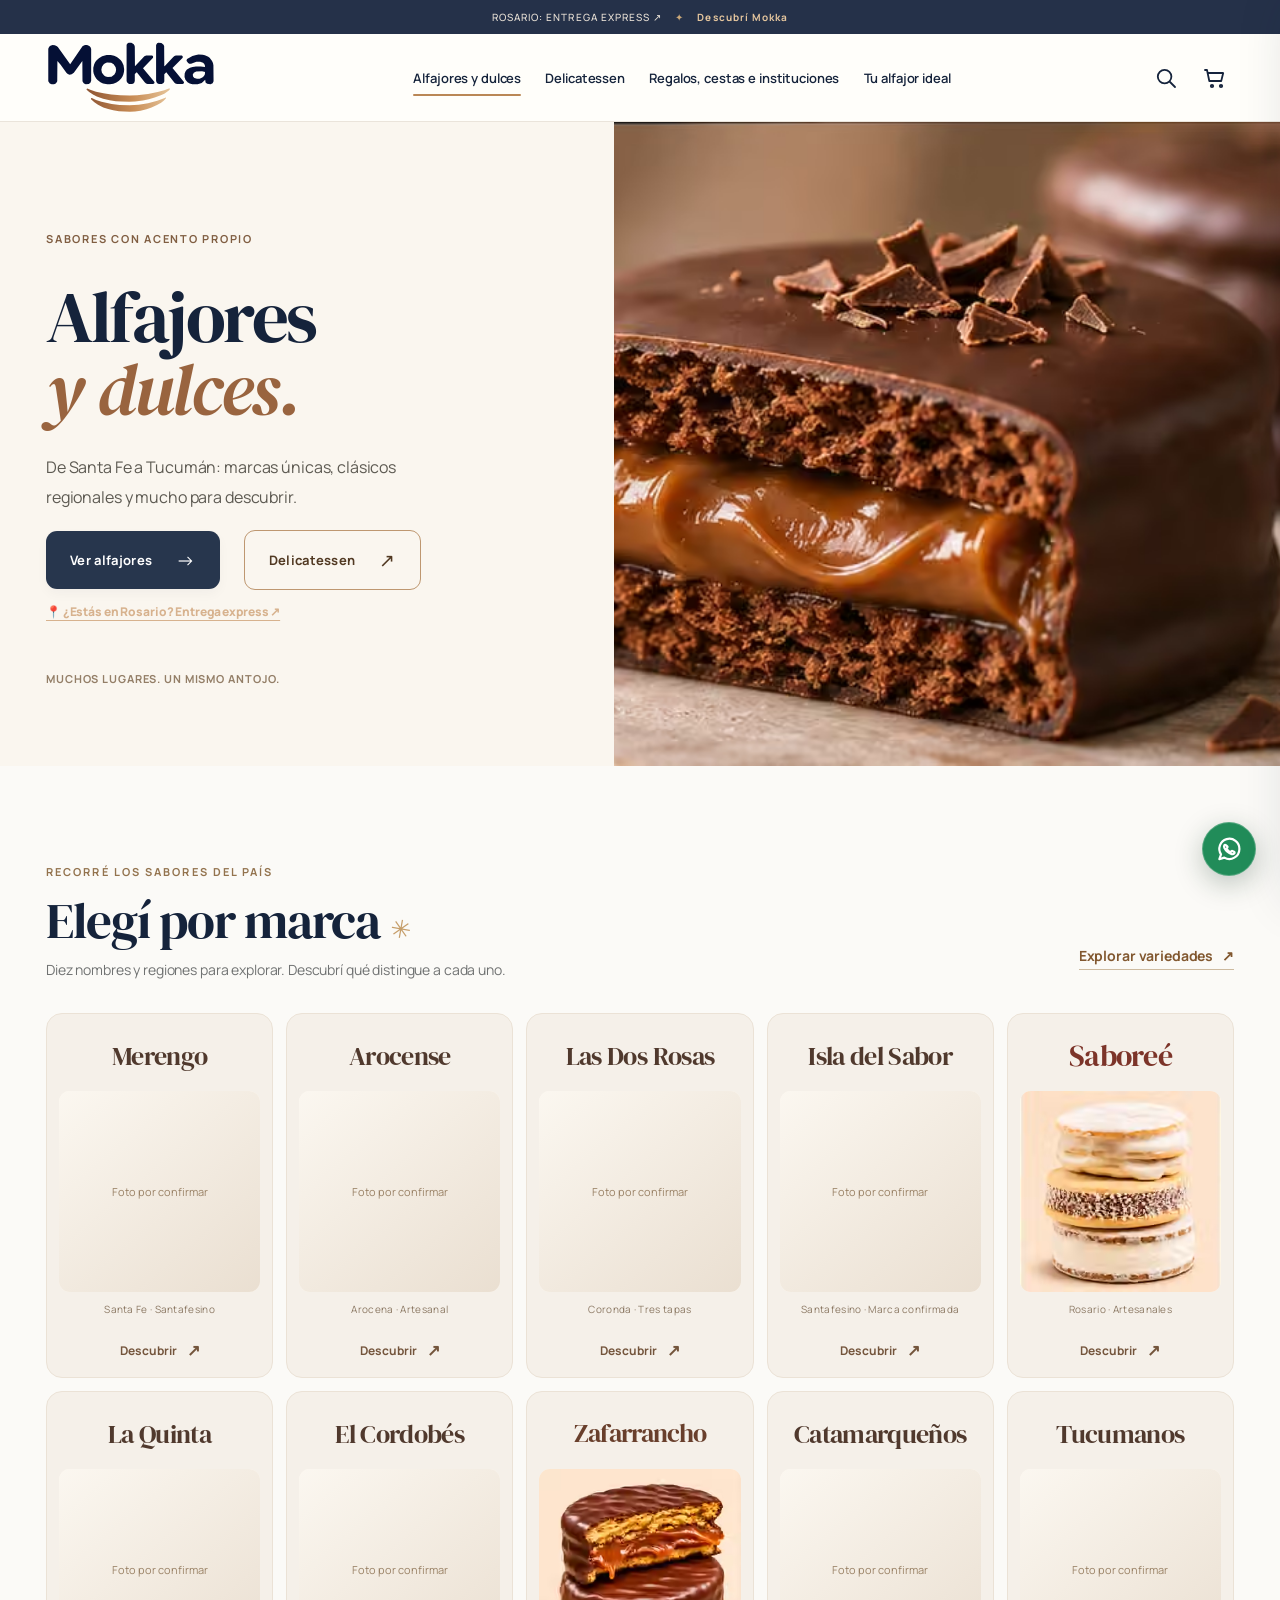
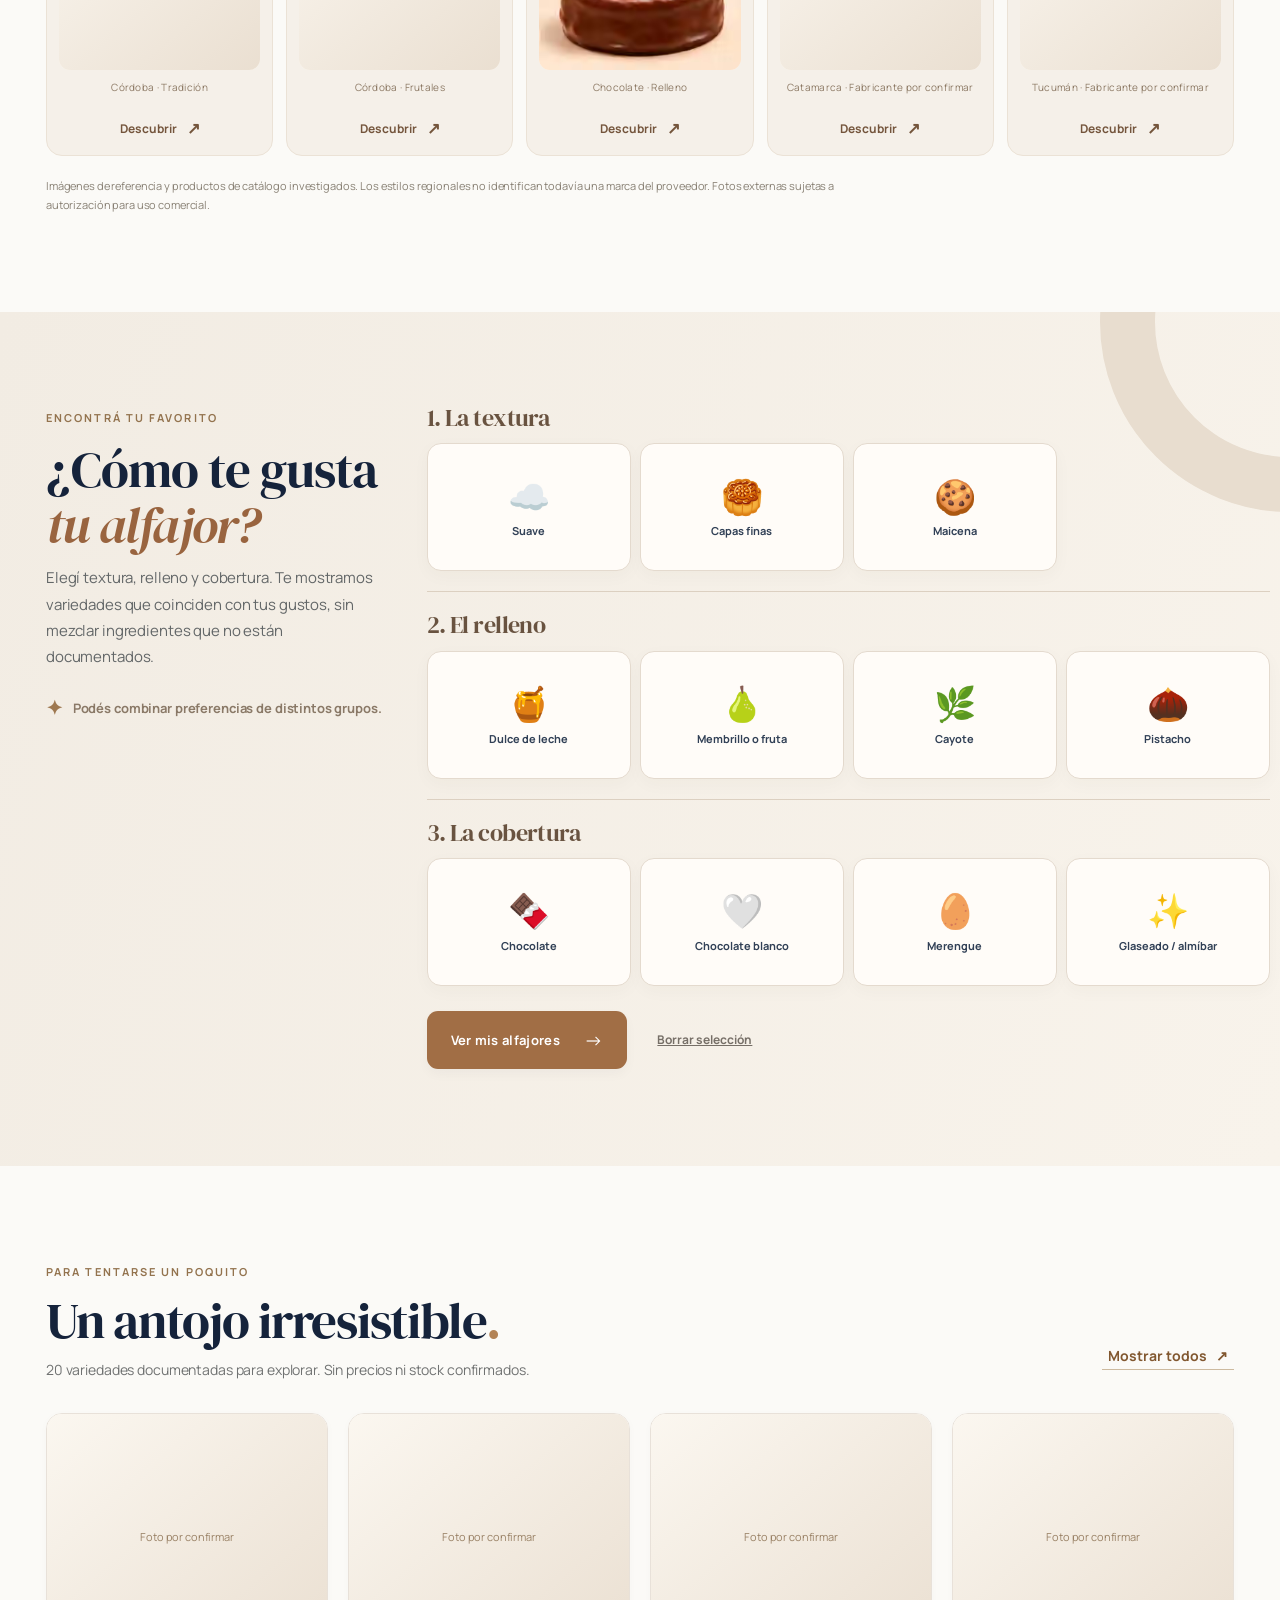
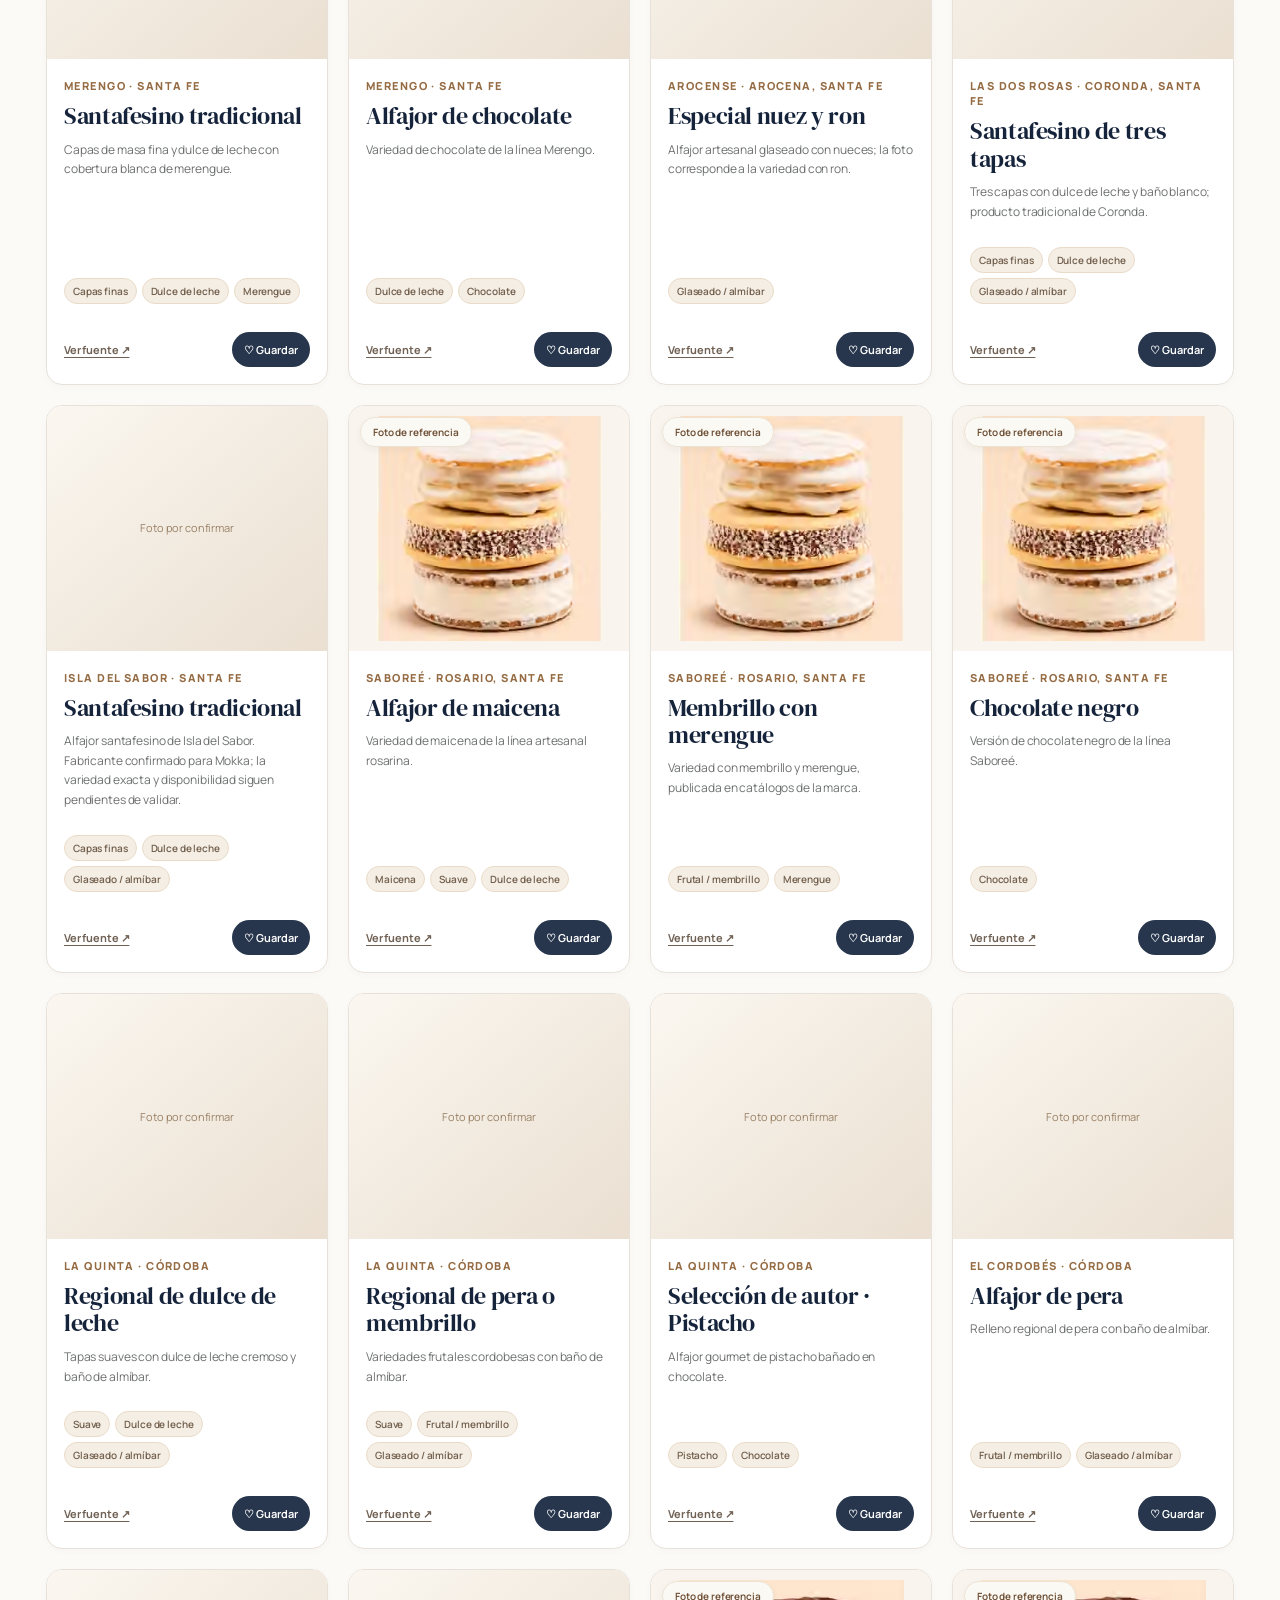
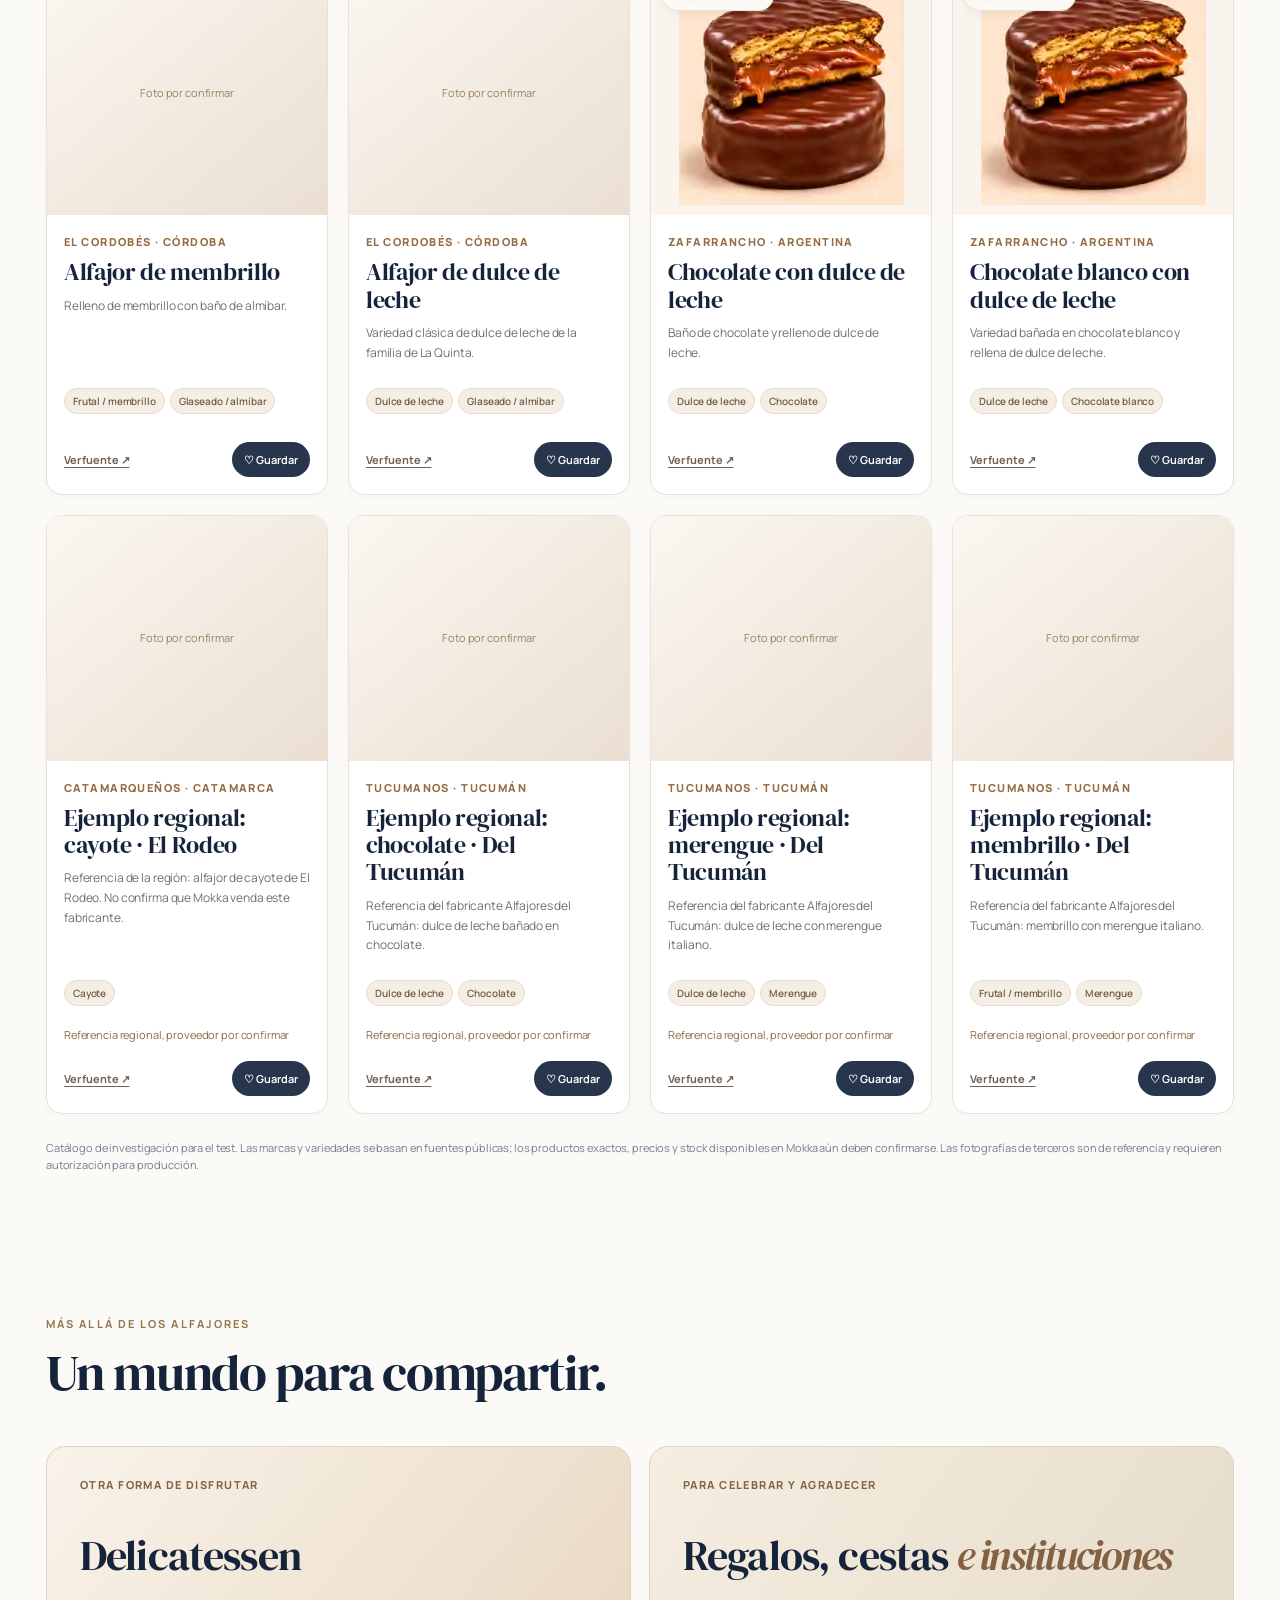
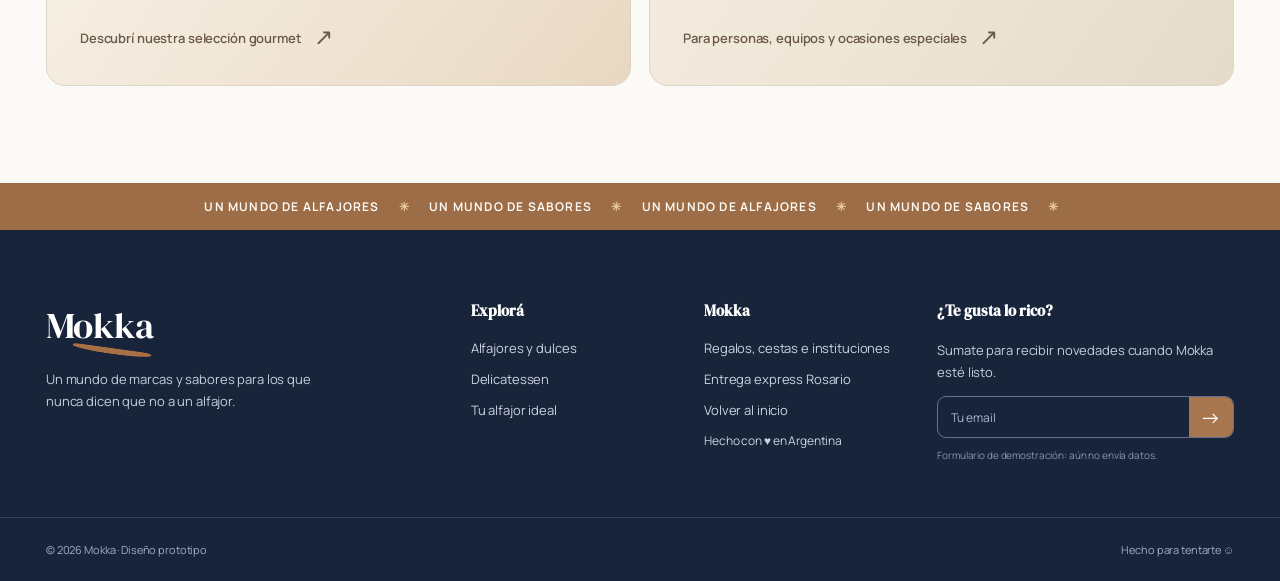
==== index.html @ 33eb1a37 "Keep national desktop header compact; surface Rosario delivery via hero and announcement" ====
<!doctype html>
<html lang="es-AR">
<head>
  <meta charset="utf-8">
  <meta name="viewport" content="width=device-width,initial-scale=1">
  <meta name="theme-color" content="#fbfaf7">
  <meta name="description" content="Mokka: una selección especial de alfajores, marcas y delicatessen. Descubrí tu alfajor ideal.">
  <title>Mokka — Alfajores y dulces</title>
  <link rel="preconnect" href="https://fonts.googleapis.com">
  <link rel="preconnect" href="https://fonts.gstatic.com" crossorigin>
  <link href="https://fonts.googleapis.com/css2?family=Manrope:wght@400;500;600;700;800&family=DM+Serif+Display:ital@0;1&display=swap" rel="stylesheet">
  <link rel="stylesheet" href="styles.css">
  <script src="app.js" defer></script>
</head>
<body>
  <div class="announcement"><a class="announce-local-link" href="rosario.html">ROSARIO: ENTREGA EXPRESS <span aria-hidden="true">↗</span></a> <span class="star">✦</span> <strong>Descubrí Mokka</strong></div>
  <header class="site-header" id="inicio">
    <div class="nav-shell wrap">
      <a class="brand" href="#inicio" aria-label="Mokka, ir al inicio">
        <img src="assets/mokka-logo-premium.svg" alt="Mokka" width="184" height="94">
      </a>
      <nav class="desktop-nav" aria-label="Navegación principal">
        <a href="index.html" class="active" aria-current="page">Alfajores y dulces</a>
        <a href="delicatessen.html">Delicatessen</a>
        <a href="regalos.html">Regalos, cestas e instituciones</a>
        <a href="#descubri">Tu alfajor ideal</a>
      </nav>
      <div class="nav-actions">
        <button class="icon-btn" id="search-toggle" type="button" title="Buscar alfajores" aria-label="Buscar alfajores">
          <svg viewBox="0 0 24 24" fill="none"><circle cx="10.6" cy="10.6" r="6.8"/><path d="m16 16 5 5"/></svg>
        </button>
        <button class="icon-btn cart-toggle" type="button" aria-label="Abrir carrito">
          <svg viewBox="0 0 24 24" fill="none"><path d="M2 4h2l2.3 11h11.9l2-8H5"/><circle cx="9" cy="20" r="1.2"/><circle cx="18" cy="20" r="1.2"/></svg>
          <span id="cart-count" class="cart-count">0</span>
        </button>
        <button id="menu-toggle" class="icon-btn menu-btn" aria-label="Abrir menú" type="button"><svg viewBox="0 0 24 24" fill="none"><path d="M3 6h18M3 12h18M3 18h18"/></svg></button>
      </div>
    </div>
    <div id="search-box" class="search-box" hidden><div class="wrap"><label for="site-search">¿Qué alfajor estás buscando?</label><input id="site-search" type="search" placeholder="Marca, chocolate, merengue, relleno..."><button id="search-close" type="button" aria-label="Cerrar búsqueda">×</button></div></div>
    <nav id="mobile-nav" class="mobile-nav" aria-label="Navegación móvil" hidden>
      <a href="index.html" aria-current="page">Alfajores y dulces</a><a href="delicatessen.html">Delicatessen</a><a href="regalos.html">Regalos, cestas e instituciones</a><a href="rosario.html">Entrega express Rosario</a><a href="#marcas">Marcas</a><a href="#descubri">Tu alfajor ideal</a><a href="rosario.html">Entrega express Rosario</a>
    </nav>
  </header>
  <main>
    <section class="hero" aria-label="Bienvenidos a Mokka">
      <div class="hero-text">
        <div class="hero-text-inner">
          <div class="eyebrow">SABORES CON ACENTO PROPIO</div>
          <h1>Alfajores<br><em>y dulces.</em></h1>
          <p>De Santa Fe a Tucumán: marcas únicas, clásicos regionales y mucho para descubrir.</p>
          <div class="hero-buttons">
            <a href="#marcas" class="btn btn-hot">Ver alfajores <span aria-hidden="true">→</span></a>
            <a class="btn btn-hero-secondary" href="delicatessen.html">Delicatessen <span aria-hidden="true">↗</span></a>
          </div>
          <a class="hero-local-link" href="rosario.html">📍 ¿Estás en Rosario? Entrega express ↗</a>
        </div>
        <div class="hero-foot">Muchos lugares. Un mismo antojo.</div>
      </div>
      <div class="hero-image">
        <img src="assets/hero/alfajor-editorial.avif" alt="Primer plano de un alfajor de chocolate cortado, con dulce de leche cremoso y virutas de chocolate" width="720" height="405" fetchpriority="high">
      </div>
      <div class="hero-bottom-wave" aria-hidden="true"></div>
    </section>

    <section class="brands-section wrap section" id="marcas">
  <div class="section-heading"><div><span class="eyebrow mini">RECORRÉ LOS SABORES DEL PAÍS</span><h2>Elegí por marca <span class="wiggle">✳</span></h2><p>Diez nombres y regiones para explorar. Descubrí qué distingue a cada uno.</p></div><a href="#alfajores" class="link-arrow" id="all-brands">Explorar variedades <span>↗</span></a></div>
  <div class="brands-grid" id="brand-grid">
    <button type="button" class="brand-card brand-merengo" data-brand="Merengo" aria-label="Explorar Merengo"><span class="brand-title">Merengo</span><span class="brand-photo"><img src="https://acdn-us.mitiendanube.com/stores/001/390/554/products/121-bcd2af953701cf7c6916035891072508-480-0.png" loading="lazy" alt="Alfajores Merengo santafesinos" onerror="this.style.display='none';this.parentElement.classList.add('photo-unavailable')"></span><span class="brand-origin">Santa Fe · Santafesino</span><span class="brand-link">Descubrir <b>↗</b></span></button>
    <button type="button" class="brand-card brand-arocense" data-brand="Arocense" aria-label="Explorar Arocense"><span class="brand-title">Arocense</span><span class="brand-photo"><img src="https://elsantafesino.com/wp-content/uploads/ALFAJOR-AROCENSE-1.jpg" loading="lazy" alt="Alfajor Arocense artesanal con nuez y ron" onerror="this.style.display='none';this.parentElement.classList.add('photo-unavailable')"></span><span class="brand-origin">Arocena · Artesanal</span><span class="brand-link">Descubrir <b>↗</b></span></button>
    <button type="button" class="brand-card brand-dos-rosas" data-brand="Las Dos Rosas" aria-label="Explorar Las Dos Rosas"><span class="brand-title">Las Dos Rosas</span><span class="brand-photo"><img src="https://acdn-us.mitiendanube.com/stores/006/727/377/products/diseno-sin-titulo-53-15e15ef16d153cd4ef17627929345099-480-0.webp" loading="lazy" alt="Las Dos Rosas alfajores santafesinos" onerror="this.style.display='none';this.parentElement.classList.add('photo-unavailable')"></span><span class="brand-origin">Coronda · Tres tapas</span><span class="brand-link">Descubrir <b>↗</b></span></button>
    <button type="button" class="brand-card brand-la-isla" data-brand="Isla del Sabor" aria-label="Explorar Isla del Sabor"><span class="brand-title">Isla del Sabor</span><span class="brand-photo"><img src="https://acdn.mitiendanube.com/stores/001/147/879/products/9-cd84f162d2a1f80b1b17072577643518-640-0.png" loading="lazy" alt="La Isla del Sabor alfajores santafesinos" onerror="this.style.display='none';this.parentElement.classList.add('photo-unavailable')"></span><span class="brand-origin">Santafesino · Marca confirmada</span><span class="brand-link">Descubrir <b>↗</b></span></button>
    <button type="button" class="brand-card brand-saboree" data-brand="Saboreé" aria-label="Explorar Saboreé"><span class="brand-title">Saboreé</span><span class="brand-photo"><img src="assets/brands/saboree/alfajores.avif" loading="lazy" alt="Alfajores surtidos Saboreé" onerror="this.style.display='none';this.parentElement.classList.add('photo-unavailable')"></span><span class="brand-origin">Rosario · Artesanales</span><span class="brand-link">Descubrir <b>↗</b></span></button>
    <button type="button" class="brand-card brand-la-quinta" data-brand="La Quinta" aria-label="Explorar La Quinta"><span class="brand-title">La Quinta</span><span class="brand-photo"><img src="https://www.alfajor-argentino.com.ar/116/alfajor-la-quinta-chocolate-blanco.jpg" loading="lazy" alt="Alfajor La Quinta Córdoba" onerror="this.style.display='none';this.parentElement.classList.add('photo-unavailable')"></span><span class="brand-origin">Córdoba · Tradición</span><span class="brand-link">Descubrir <b>↗</b></span></button>
    <button type="button" class="brand-card brand-el-cordobes" data-brand="El Cordobés" aria-label="Explorar El Cordobés"><span class="brand-title">El Cordobés</span><span class="brand-photo"><img src="https://www.alfajoreslaquinta.com/wp-content/uploads/pera.jpg" loading="lazy" alt="El Cordobés alfajor de pera" onerror="this.style.display='none';this.parentElement.classList.add('photo-unavailable')"></span><span class="brand-origin">Córdoba · Frutales</span><span class="brand-link">Descubrir <b>↗</b></span></button>
    <button type="button" class="brand-card brand-zafarrancho" data-brand="Zafarrancho" aria-label="Explorar Zafarrancho"><span class="brand-title">Zafarrancho</span><span class="brand-photo"><img src="assets/brands/zafarrancho/alfajor.avif" loading="lazy" alt="Alfajor Zafarrancho de chocolate" onerror="this.style.display='none';this.parentElement.classList.add('photo-unavailable')"></span><span class="brand-origin">Chocolate · Relleno</span><span class="brand-link">Descubrir <b>↗</b></span></button>
    <button type="button" class="brand-card brand-catamarquenos" data-brand="Catamarqueños" aria-label="Explorar Catamarqueños"><span class="brand-title">Catamarqueños</span><span class="brand-photo"><img src="https://cdn.tasteatlas.com/images/products/53d347e7f9244415a2e5afdc189068c3.jpg?mw=670" loading="lazy" alt="Alfajor de cayote El Rodeo como referencia de Catamarca" onerror="this.style.display='none';this.parentElement.classList.add('photo-unavailable')"></span><span class="brand-origin">Catamarca · Fabricante por confirmar</span><span class="brand-link">Descubrir <b>↗</b></span></button>
    <button type="button" class="brand-card brand-tucumanos" data-brand="Tucumanos" aria-label="Explorar Tucumanos"><span class="brand-title">Tucumanos</span><span class="brand-photo"><img src="https://alfajoresdeltucuman.com.ar/img/productos/pack-chocolate.webp" loading="lazy" alt="Alfajor de dulce de leche y chocolate Alfajores del Tucumán como referencia" onerror="this.style.display='none';this.parentElement.classList.add('photo-unavailable')"></span><span class="brand-origin">Tucumán · Fabricante por confirmar</span><span class="brand-link">Descubrir <b>↗</b></span></button>
  </div><p class="brand-disclaimer">Imágenes de referencia y productos de catálogo investigados. Los estilos regionales no identifican todavía una marca del proveedor. Fotos externas sujetas a autorización para uso comercial.</p>
</section>

    <section class="quiz-section section" id="descubri">
  <div class="wrap quiz-layout">
    <div class="quiz-top"><span class="eyebrow mini">ENCONTRÁ TU FAVORITO</span><h2>¿Cómo te gusta <br><em>tu alfajor?</em></h2><p>Elegí textura, relleno y cobertura. Te mostramos variedades que coinciden con tus gustos, sin mezclar ingredientes que no están documentados.</p><div class="quiz-tip"><span>✦</span> Podés combinar preferencias de distintos grupos.</div></div>
    <div class="quiz-content">
      <div class="quiz-group"><h3>1. La textura</h3><div class="preference-grid" role="group" aria-label="Textura preferida">
        <button class="preference" type="button" data-group="textura" data-preference="suave" aria-pressed="false"><span class="preference-emoji">☁️</span><strong>Suave</strong><span class="option-check">✓</span></button>
        <button class="preference" type="button" data-group="textura" data-preference="capas" aria-pressed="false"><span class="preference-emoji">🥮</span><strong>Capas finas</strong><span class="option-check">✓</span></button>
        <button class="preference" type="button" data-group="textura" data-preference="maicena" aria-pressed="false"><span class="preference-emoji">🍪</span><strong>Maicena</strong><span class="option-check">✓</span></button>
      </div></div>
      <div class="quiz-group"><h3>2. El relleno</h3><div class="preference-grid" role="group" aria-label="Relleno preferido">
        <button class="preference" type="button" data-group="relleno" data-preference="ddl" aria-pressed="false"><span class="preference-emoji">🍯</span><strong>Dulce de leche</strong><span class="option-check">✓</span></button>
        <button class="preference" type="button" data-group="relleno" data-preference="membrillo" aria-pressed="false"><span class="preference-emoji">🍐</span><strong>Membrillo o fruta</strong><span class="option-check">✓</span></button>
        <button class="preference" type="button" data-group="relleno" data-preference="cayote" aria-pressed="false"><span class="preference-emoji">🌿</span><strong>Cayote</strong><span class="option-check">✓</span></button>
        <button class="preference" type="button" data-group="relleno" data-preference="pistacho" aria-pressed="false"><span class="preference-emoji">🌰</span><strong>Pistacho</strong><span class="option-check">✓</span></button>
      </div></div>
      <div class="quiz-group"><h3>3. La cobertura</h3><div class="preference-grid" role="group" aria-label="Cobertura preferida">
        <button class="preference" type="button" data-group="cobertura" data-preference="chocolate" aria-pressed="false"><span class="preference-emoji">🍫</span><strong>Chocolate</strong><span class="option-check">✓</span></button>
        <button class="preference" type="button" data-group="cobertura" data-preference="blanco" aria-pressed="false"><span class="preference-emoji">🤍</span><strong>Chocolate blanco</strong><span class="option-check">✓</span></button>
        <button class="preference" type="button" data-group="cobertura" data-preference="merengue" aria-pressed="false"><span class="preference-emoji">🥚</span><strong>Merengue</strong><span class="option-check">✓</span></button>
        <button class="preference" type="button" data-group="cobertura" data-preference="glaseado" aria-pressed="false"><span class="preference-emoji">✨</span><strong>Glaseado / almíbar</strong><span class="option-check">✓</span></button>
      </div></div>
      <div class="quiz-cta"><button id="see-matches" type="button" class="btn btn-navy">Ver mis alfajores <span>→</span></button><button id="clear-preferences" type="button" class="muted-link">Borrar selección</button></div>
    </div>
  </div>
</section>

    <section class="products-section wrap section" id="alfajores">
      <div class="section-heading"><div><span class="eyebrow mini">PARA TENTARSE UN POQUITO</span><h2>Un antojo irresistible<span class="period">.</span></h2><p id="catalog-subtitle">Variedades documentadas de cada productor, todavía sin stock ni precios confirmados.</p></div><button type="button" class="link-arrow" id="reset-filters">Mostrar todos <span>↗</span></button></div>
      <div id="active-filter" class="active-filter" hidden></div>
      <div id="products-grid" class="products-grid" aria-live="polite"></div>
      <p class="demo-disclaimer">Catálogo de investigación para el test. Las marcas y variedades se basan en fuentes públicas; los productos exactos, precios y stock disponibles en Mokka aún deben confirmarse. Las fotografías de terceros son de referencia y requieren autorización para producción.</p>
    </section>

    <section class="site-crosslinks wrap section" aria-label="Más para descubrir">
      <div class="section-heading"><div><span class="eyebrow mini">MÁS ALLÁ DE LOS ALFAJORES</span><h2>Un mundo para compartir.</h2></div></div>
      <div class="crosslinks-grid">
        <a class="crosslink-card crosslink-deli" href="delicatessen.html"><span class="crosslink-kicker">OTRA FORMA DE DISFRUTAR</span><strong>Delicatessen</strong><span>Descubrí nuestra selección gourmet <b aria-hidden="true">↗</b></span></a>
        <a class="crosslink-card crosslink-gifts" href="regalos.html"><span class="crosslink-kicker">PARA CELEBRAR Y AGRADECER</span><strong>Regalos, cestas <em>e instituciones</em></strong><span>Para personas, equipos y ocasiones especiales <b aria-hidden="true">↗</b></span></a>
      </div>
    </section>

    <section class="marquee" aria-label="Nuestro mundo"><div>UN MUNDO DE ALFAJORES <span>✳</span> UN MUNDO DE SABORES <span>✳</span> UN MUNDO DE ALFAJORES <span>✳</span> UN MUNDO DE SABORES <span>✳</span></div></section>
  </main>
  <footer class="footer">
    <div class="wrap footer-grid">
      <div class="footer-about"><div class="footer-logo">Mokka<span class="footer-smile"></span></div><p>Un mundo de marcas y sabores para los que nunca dicen que no a un alfajor.</p></div>
      <div><h3>Explorá</h3><a href="index.html">Alfajores y dulces</a><a href="delicatessen.html">Delicatessen</a><a href="#descubri">Tu alfajor ideal</a></div>
      <div><h3>Mokka</h3><a href="regalos.html">Regalos, cestas e instituciones</a><a href="rosario.html">Entrega express Rosario</a><a href="#inicio">Volver al inicio</a><span class="footer-note">Hecho con ♥ en Argentina</span></div>
      <div class="footer-news"><h3>¿Te gusta lo rico?</h3><p>Sumate para recibir novedades cuando Mokka esté listo.</p><form id="newsletter"><input type="email" required placeholder="Tu email" aria-label="Tu email"><button type="submit" aria-label="Enviar email">→</button></form><small id="news-status">Formulario de demostración: aún no envía datos.</small></div>
    </div><div class="wrap footer-bottom"><span>© 2026 Mokka · Diseño prototipo</span><span>Hecho para tentarte ☺</span></div>
  </footer>

  <div id="cart-backdrop" class="cart-backdrop" hidden></div>
  <aside id="cart-drawer" class="cart-drawer" aria-label="Carrito de demostración" aria-hidden="true">
    <div class="drawer-top"><div><span class="eyebrow mini">GUARDÁ TUS FAVORITOS</span><h2>Tu selección <span>♥</span></h2></div><button id="cart-close" aria-label="Cerrar carrito" type="button">×</button></div>
    <div id="cart-items" class="cart-items"></div>
    <div class="drawer-bottom"><div class="drawer-total"><span>Variedades seleccionadas</span><strong id="cart-total">0</strong></div><button id="demo-checkout" class="btn btn-hot" type="button">Continuar <span>→</span></button><p>Solo lista de interés para este test: sin compras ni pagos.</p></div>
  </aside>
  <div id="toast" class="toast" role="status" aria-live="polite"></div>
  <a class="whatsapp-float" href="https://wa.me/543402528810?text=Hola%2C%20quisiera%20consultar%20por%20los%20alfajores%20y%20dulces%20de%20Mokka." target="_blank" rel="noopener noreferrer" aria-label="Consultar por WhatsApp sobre Alfajores y dulces" title="Escribinos por WhatsApp">
    <svg class="whatsapp-icon" viewBox="0 0 24 24" aria-hidden="true" fill="none" stroke="currentColor" stroke-width="1.8" stroke-linecap="round" stroke-linejoin="round"><path d="M20.2 11.6a8.3 8.3 0 0 1-12.5 7.1L3.6 20l1.4-4A8.3 8.3 0 1 1 20.2 11.6Z"/><path d="M9 8.4c-.5-.5-.9-.4-1.2 0-.4.6-.5 1.3-.1 2.2 1.4 2.8 3.3 4.3 6.2 5.2.8.3 1.6 0 2.1-.6.4-.5.2-1-.3-1.3l-1.4-.7c-.3-.1-.5 0-.8.3l-.7.7c-1.5-.6-2.5-1.6-3.2-3l.6-.8c.2-.3.2-.6.1-.8L9 8.4Z"/></svg>
    <span class="whatsapp-label">WhatsApp</span>
  </a>
</body>
</html>
---- styles.css ----
:root{--ink:#15233B;--accent:#A76F43;--gold:#C89B64;--cream:#FBF9F5;--light:#F5EEE5;--muted:#6D706F;--border:#E9E2D9;--radius:18px}
*{box-sizing:border-box}html{scroll-behavior:smooth;scroll-padding-top:104px}body{margin:0;background:#FBFAF7;color:var(--ink);font-family:"DM Sans",Arial,sans-serif;-webkit-font-smoothing:antialiased}button,input{font:inherit}button{cursor:pointer}a{color:inherit;text-decoration:none}img{max-width:100%;display:block}h1,h2,h3,p{margin-top:0}h1,h2,h3{font-family:"DM Sans",Arial,sans-serif;letter-spacing:-.045em}h2{font-size:clamp(32px,3.4vw,52px);line-height:1.07;margin-bottom:12px;font-weight:900}em{font-style:normal;color:var(--accent)}.wrap{max-width:1320px;margin:0 auto;padding:0 46px}.section{padding-top:102px;padding-bottom:105px}.period{color:var(--accent)}.eyebrow{font-size:12px;letter-spacing:.2em;font-weight:800}.eyebrow.mini{font-size:11px;letter-spacing:.17em;color:#956638}.announcement{background:#15233B;color:white;text-align:center;padding:9px 10px;font-weight:600;font-size:10px;letter-spacing:.14em}.announcement .star{color:#C89B64;margin:0 10px}.announcement strong{color:#E8CDA6}.site-header{height:88px;background:white;position:sticky;top:0;z-index:40;box-shadow:0 1px 0 #e8e5df}.nav-shell{height:100%;display:flex;align-items:center;justify-content:space-between;gap:20px}.brand{width:170px;display:flex;align-items:center;align-self:stretch;flex-shrink:0}.brand img{width:174px;height:78px;object-fit:contain}.desktop-nav{display:flex;align-items:center;gap:38px;font-weight:800;font-size:14px}.desktop-nav a{position:relative;padding:36px 0}.desktop-nav a:after{content:"";height:3px;border-radius:10px;background:linear-gradient(90deg,var(--accent),var(--gold));position:absolute;left:0;right:0;bottom:26px;transform:scaleX(0);transition:transform .2s}.desktop-nav a:hover:after,.desktop-nav a.active:after{transform:scaleX(1)}.nav-actions{display:flex;align-items:center;gap:12px}.icon-btn{position:relative;width:37px;height:37px;background:transparent;border:0;display:grid;place-items:center;color:var(--ink);padding:5px}.icon-btn svg{width:24px;height:24px;stroke:currentColor;stroke-width:1.8;stroke-linecap:round;stroke-linejoin:round}.cart-count{position:absolute;right:-5px;top:-3px;background:var(--accent);color:white;min-width:19px;height:19px;border-radius:50%;display:grid;place-items:center;font-size:10px;font-weight:800}.menu-btn{display:none}.search-box{background:white;border-top:1px solid var(--border);box-shadow:0 20px 30px #1c103212;padding:24px 0}.search-box .wrap{display:flex;align-items:center;gap:18px}.search-box label{font-size:12px;font-weight:800;white-space:nowrap}.search-box input{border:1px solid #ded5d2;border-radius:99px;padding:13px 18px;flex:1;min-width:0;outline-color:var(--accent)}.search-box button{font-size:28px;border:0;background:none;color:var(--ink)}.mobile-nav{background:white;border-top:1px solid var(--border);padding:16px 28px;box-shadow:0 20px 30px #1c103212}.mobile-nav a{display:block;padding:11px 0;font-weight:800}.hero{min-height:590px;position:relative;display:grid;grid-template-columns:46% 54%;background:#F1E8DC;overflow:hidden}.hero-text{z-index:2;padding:92px 7% 84px max(46px,calc((100vw - 1228px)/2));background:linear-gradient(110deg,#FAF7F1 28%,#F1E8DC 100%);position:relative;display:flex;flex-direction:column;align-items:flex-start}.hero-text h1{font-size:clamp(50px,5.25vw,86px);line-height:1.01;letter-spacing:-.055em;font-weight:900;margin:26px 0 26px;white-space:nowrap}.hero-text p{max-width:430px;font-size:18px;line-height:1.65;color:#283652}.accent-dot{display:inline-block;background:var(--accent);border-radius:50%;height:7px;width:7px;margin-right:8px;vertical-align:2px}.hero-buttons{display:flex;align-items:center;gap:24px;flex-wrap:wrap;margin-top:17px}.btn{border:0;border-radius:100px;display:inline-flex;align-items:center;justify-content:center;gap:20px;padding:16px 28px;font-weight:800;font-size:15px;white-space:nowrap;transition:transform .2s,box-shadow .2s}.btn:hover{transform:translateY(-2px);box-shadow:0 10px 25px #A76F4330}.btn span{font-size:19px;font-weight:400}.btn-hot{background:var(--accent);color:white}.btn-navy{background:var(--ink);color:white}.text-link{font-weight:800;font-size:14px;border-bottom:1px solid;padding-bottom:5px}.text-link span,.link-arrow span{margin-left:6px}.hero-foot{margin-top:auto;padding-top:50px;font-size:12px;color:#707083;font-weight:700}.sparkle{color:var(--accent);font-size:23px;vertical-align:-4px;margin-right:8px}.hero-image{position:relative;overflow:hidden;background:#C9B098}.hero-image img{width:100%;height:100%;object-fit:cover;object-position:center;filter:saturate(1.08)}.hero-image:before{content:"";position:absolute;inset:0;background:linear-gradient(90deg,#F1E8DC29,transparent 34%);z-index:1;pointer-events:none}.floating-stamp{position:absolute;z-index:2;right:8%;bottom:14%;width:118px;height:118px;background:#F5E9D8;color:var(--accent);border-radius:50%;transform:rotate(13deg);display:flex;flex-direction:column;align-items:center;justify-content:center;box-shadow:0 8px 28px #2b130f20}.floating-stamp span{font-weight:900;font-size:11px;letter-spacing:.15em}.floating-stamp strong{font-family:"DM Sans",Arial,sans-serif;letter-spacing:-.05em;font-size:29px;font-weight:900}.hero-bottom-wave{position:absolute;bottom:-1px;left:0;right:0;height:40px;background:#FBFAF7;clip-path:ellipse(60% 90% at 50% 100%);z-index:3}.section-heading{display:flex;justify-content:space-between;align-items:end;gap:25px;margin-bottom:34px}.section-heading h2{margin-top:11px}.section-heading p{color:var(--muted);margin:0;font-size:15px}.link-arrow{background:none;border:0;color:var(--accent);font-size:14px;text-decoration:underline;font-weight:800;white-space:nowrap;margin-bottom:9px}.wiggle{font-size:33px;color:#C79B68;display:inline-block;transform:rotate(10deg)}.brands-grid{display:grid;grid-template-columns:repeat(4,minmax(0,1fr));gap:17px}.brand-card{border:0;text-align:center;border-radius:24px;background:#F7F1E9;padding:23px 12px 18px;min-height:330px;display:flex;flex-direction:column;align-items:center;justify-content:space-between;overflow:hidden;transition:transform .2s,box-shadow .2s}.brand-card:hover{transform:translateY(-6px);box-shadow:0 14px 28px #15233B14}.brand-merengo{background:#F5EFE6}.brand-zafarrancho{background:#F4EBDD}.brand-quinta{background:#f5eee6}.brand-entredos{background:#ebf3ec}.brand-havanna{background:#F2EADF}.brand-title{font-size:31px;line-height:1.1;min-height:50px;display:flex;align-items:center;justify-content:center;letter-spacing:-.055em;font-weight:900;color:#55211c}.brand-title.cursive{font-family:Georgia,serif;font-style:italic;letter-spacing:-.08em}.brand-zafarrancho .brand-title{color:#bd2320;font-size:26px}.brand-entredos .brand-title{color:#142c3c}.brand-havanna .brand-title{font-size:25px;letter-spacing:.03em}.brand-photo{display:block;height:170px;width:100%;border-radius:17px;overflow:hidden;mix-blend-mode:multiply}.brand-photo img{width:100%;height:100%;object-fit:cover;transition:transform .3s}.brand-card:hover img{transform:scale(1.07)}.brand-link{font-weight:800;font-size:12px;display:flex;gap:10px;align-items:center}.brand-link b{font-size:16px}.quiz-section{background:linear-gradient(111deg,#F6F0E8 0%,#F6F1E9 100%);position:relative;overflow:hidden}.quiz-section:before{content:"";position:absolute;width:330px;height:330px;border:55px solid #E7D9C7;border-radius:50%;right:-240px;top:-180px}.quiz-layout{display:grid;grid-template-columns:29% 71%;gap:36px;position:relative}.quiz-top h2{font-size:clamp(35px,3.5vw,57px);margin-top:14px}.quiz-top p{font-size:15px;line-height:1.75;color:#36415f;max-width:340px}.quiz-tip{font-size:13px;color:#816C57;font-weight:700;margin-top:24px}.quiz-tip span{color:var(--accent);font-size:20px;vertical-align:-2px;margin-right:7px}.preference-grid{display:grid;grid-template-columns:repeat(5,minmax(0,1fr));gap:11px}.preference{background:#FAF7F1;border:2px solid transparent;position:relative;border-radius:22px;min-height:164px;padding:16px 8px;display:flex;flex-direction:column;justify-content:center;align-items:center;gap:13px;transition:transform .16s,border-color .16s,background .16s}.preference:hover{transform:translateY(-3px)}.preference[aria-pressed=true]{border-color:var(--accent);background:white}.preference-emoji{font-size:50px;line-height:1.2}.preference strong{font-size:13px;line-height:1.3;text-align:center;font-weight:900}.option-check{position:absolute;right:-8px;top:-10px;background:var(--accent);color:white;border-radius:50%;height:26px;width:26px;place-items:center;font-weight:900;display:none}.preference[aria-pressed=true] .option-check{display:grid}.quiz-cta{display:flex;align-items:center;gap:24px;margin-top:26px}.muted-link{background:none;border:0;color:#776A5A;text-decoration:underline;font-weight:700;font-size:12px}.products-section{padding-bottom:115px}.products-grid{display:grid;grid-template-columns:repeat(4,minmax(0,1fr));gap:24px}.product-card{border:1px solid var(--border);border-radius:20px;background:white;overflow:hidden;display:flex;flex-direction:column;transition:box-shadow .2s,transform .2s}.product-card:hover{transform:translateY(-4px);box-shadow:0 14px 30px #15233B13}.product-photo{height:245px;overflow:hidden;position:relative;background:#F5EEE6}.product-photo img{width:100%;height:100%;object-fit:cover;transition:transform .3s}.product-card:hover img{transform:scale(1.05)}.product-tag{position:absolute;top:13px;left:13px;background:#fffdf7;color:var(--ink);border-radius:99px;padding:7px 12px;font-size:10px;font-weight:800;box-shadow:0 3px 9px #0000000c}.product-body{padding:20px 18px 18px;display:flex;flex-direction:column;flex:1}.product-brand{font-size:11px;letter-spacing:.1em;color:var(--accent);font-weight:900;text-transform:uppercase}.product-title{font-size:20px;line-height:1.18;margin:9px 0 10px;font-weight:900}.product-desc{font-size:12px;line-height:1.5;color:var(--muted);flex:1}.product-bottom{display:flex;align-items:center;justify-content:space-between;gap:8px;margin-top:15px}.product-bottom strong{font-size:18px}.add-cart{background:var(--ink);color:white;border:0;border-radius:99px;padding:10px 13px;font-size:12px;font-weight:800}.add-cart:hover{background:var(--accent)}.demo-disclaimer{color:#777b8a;font-size:11px;line-height:1.6;margin:25px 0 0}.active-filter{font-size:12px;font-weight:800;background:#F6EEE4;color:#845B39;padding:8px 15px;border-radius:99px;width:max-content;margin:-10px 0 20px}.empty-products{grid-column:1/-1;padding:55px;border:1px dashed #CCB99F;border-radius:25px;text-align:center;color:#525a70}.gift-section{background:#F5EEE3;padding:0}.gift-layout{display:grid;grid-template-columns:1fr 1fr;align-items:stretch;min-height:465px;padding:0}.gift-photo{min-height:465px;overflow:hidden}.gift-photo img{width:100%;height:100%;object-fit:cover}.gift-text{padding:70px 8%;display:flex;flex-direction:column;align-items:flex-start;justify-content:center}.gift-text h2{font-size:clamp(38px,4vw,61px);max-width:500px;margin:13px 0 23px}.gift-text p{max-width:460px;line-height:1.8;color:#40506b;font-size:16px;margin-bottom:30px}.tiny-note{color:#8E7560;font-size:12px;margin-top:25px;font-weight:800}.marquee{background:#A76F43;color:white;overflow:hidden;font-family:"DM Sans",Arial,sans-serif;font-weight:900;font-size:22px;letter-spacing:.035em;white-space:nowrap;padding:17px 0}.marquee div{width:max-content;margin:auto}.marquee span{color:#E3C598;margin:0 16px}.footer{background:#15233B;color:white;padding:70px 0 24px}.footer-grid{display:grid;grid-template-columns:2fr 1fr 1fr 1.55fr;gap:42px}.footer h3{font-size:15px;letter-spacing:0;font-weight:900;margin:0 0 18px}.footer p{color:#c6cee0;line-height:1.7;font-size:13px}.footer a,.footer-note{display:block;color:#cbd2e5;font-size:13px;margin-bottom:13px}.footer a:hover{color:white}.footer-logo{font-family:"DM Sans",Arial,sans-serif;font-weight:900;font-size:37px;position:relative;display:inline-block;margin:0 0 18px;letter-spacing:-.05em}.footer-smile{height:8px;width:80px;position:absolute;bottom:-4px;left:26px;border-bottom:6px solid var(--accent);border-radius:50%;transform:rotate(8deg)}.footer-about p{max-width:290px}.footer-news form{display:flex;border:1px solid #647091;border-radius:9px;height:42px;overflow:hidden}.footer-news input{min-width:0;flex:1;background:transparent;color:white;border:0;padding:0 13px;outline:0;font-size:12px}.footer-news input::placeholder{color:#abb7d5}.footer-news button{background:var(--accent);color:white;border:0;width:44px;font-size:21px}.footer-news small{display:block;font-size:10px;color:#8894b4;margin-top:10px}.footer-bottom{border-top:1px solid #344066;margin-top:55px;padding-top:24px;display:flex;align-items:center;justify-content:space-between;font-size:11px;color:#9facc9}.footer-note{font-size:12px}.cart-backdrop{position:fixed;inset:0;background:#15233B7c;z-index:60}.cart-drawer{position:fixed;top:0;bottom:0;right:0;width:min(465px,100%);z-index:61;background:white;display:flex;flex-direction:column;transform:translateX(104%);transition:transform .26s ease;box-shadow:-10px 0 50px #15233B23}.cart-drawer.open{transform:translateX(0)}.drawer-top{display:flex;justify-content:space-between;align-items:center;border-bottom:1px solid #eee;padding:30px}.drawer-top h2{font-size:28px;margin:8px 0 0}.drawer-top h2 span{color:var(--accent)}.drawer-top button{background:none;border:0;font-size:31px}.cart-items{padding:20px 30px;flex:1;overflow:auto}.cart-line{display:flex;justify-content:space-between;gap:12px;padding:17px 0;border-bottom:1px solid #eee}.cart-line strong{font-size:15px}.cart-line small{display:block;color:#70758a;margin:7px 0}.cart-line button{background:none;border:0;color:var(--accent);font-weight:800;font-size:12px}.drawer-bottom{padding:25px 30px 32px;border-top:1px solid #eee}.drawer-total{display:flex;justify-content:space-between;margin-bottom:17px}.drawer-total strong{font-size:22px}.drawer-bottom .btn{width:100%}.drawer-bottom p{font-size:11px;color:#71778c;margin:14px 0 0;text-align:center}.toast{position:fixed;bottom:30px;left:50%;transform:translate(-50%,90px);background:#15233B;color:white;border-radius:99px;padding:13px 22px;z-index:75;font-size:13px;font-weight:800;box-shadow:0 10px 35px #15233B30;opacity:0;transition:all .2s;pointer-events:none}.toast.show{opacity:1;transform:translate(-50%,0)}[hidden]{display:none!important}
@media(max-width:1180px){.wrap{padding:0 28px}.desktop-nav{gap:22px}.hero-text{padding-left:50px;padding-right:20px}.hero-text h1{font-size:clamp(48px,5.1vw,70px)}.quiz-layout{grid-template-columns:1fr}.quiz-top p{max-width:700px}.preference-grid{max-width:100%}.product-photo{height:210px}.brand-photo{height:140px}.brand-card{min-height:305px}}
@media(max-width:850px){.site-header{height:76px}.brand{width:150px}.brand img{width:150px;height:70px}.desktop-nav{display:none}.menu-btn{display:grid}.hero{grid-template-columns:1fr;min-height:0}.hero-text{padding:55px 28px 42px}.hero-text h1{font-size:clamp(46px,8.5vw,75px);white-space:normal;margin:18px 0}.hero-image{height:410px}.hero-foot{padding-top:35px}.hero-bottom-wave{height:22px}.section{padding-top:70px;padding-bottom:70px}.brands-grid{grid-template-columns:repeat(3,minmax(0,1fr))}.preference-grid{grid-template-columns:repeat(3,minmax(0,1fr))}.products-grid{grid-template-columns:repeat(2,minmax(0,1fr))}.gift-layout{grid-template-columns:1fr}.gift-photo{min-height:380px;height:380px}.gift-text{padding:60px 28px}.footer-grid{grid-template-columns:repeat(2,1fr)}}
@media(max-width:560px){.announcement{font-size:9px;letter-spacing:.045em}.wrap{padding:0 19px}.site-header{height:66px}.brand{width:129px}.brand img{width:129px;height:59px}.nav-actions{gap:5px}.icon-btn{width:33px;height:33px}.hero-text{padding:41px 23px 37px}.hero-text h1{font-size:clamp(43px,10vw,62px);margin:17px 0}.hero-text p{font-size:15px}.hero-buttons{gap:18px}.btn{padding:14px 22px;font-size:13px}.hero-foot{padding-top:27px;font-size:11px}.hero-image{height:325px}.floating-stamp{width:90px;height:90px;right:6%;bottom:10%}.floating-stamp strong{font-size:24px}.section{padding-top:55px;padding-bottom:65px}.section-heading{align-items:start;flex-direction:column;gap:16px}.section-heading h2{font-size:34px}.brands-grid{grid-template-columns:repeat(2,minmax(0,1fr));gap:11px}.brand-card{min-height:265px;padding:18px 8px 14px;border-radius:19px}.brand-title{font-size:25px;min-height:45px}.brand-zafarrancho .brand-title{font-size:21px}.brand-photo{height:132px}.brand-link{font-size:11px}.quiz-layout{gap:19px}.quiz-top h2{font-size:39px}.preference-grid{grid-template-columns:repeat(2,minmax(0,1fr));gap:10px}.preference{min-height:135px}.preference-emoji{font-size:36px}.preference strong{font-size:12px}.quiz-cta{gap:12px;flex-wrap:wrap}.products-grid{gap:12px}.product-photo{height:165px}.product-body{padding:12px}.product-title{font-size:16px}.product-desc{font-size:11px}.product-bottom{align-items:flex-start;flex-direction:column}.product-bottom strong{font-size:15px}.add-cart{width:100%;padding:9px}.gift-photo{min-height:270px;height:270px}.gift-text h2{font-size:39px}.gift-text{padding:48px 22px}.footer{padding-top:55px}.footer-grid{grid-template-columns:1fr 1fr;gap:30px 18px}.footer-about,.footer-news{grid-column:span 2}.footer-bottom{gap:10px;flex-direction:column;align-items:flex-start}.search-box .wrap{flex-wrap:wrap}.search-box label{width:100%}.search-box input{flex:1}.cart-items{padding:15px 22px}.drawer-top,.drawer-bottom{padding:22px}}
@media(prefers-reduced-motion:reduce){*,*:before,*:after{scroll-behavior:auto!important;transition:none!important}}


.deli-section{padding-top:0}.deli-block{background:#e9edf3;border-radius:30px;min-height:240px;display:grid;grid-template-columns:250px 1fr auto;gap:32px;align-items:center;padding:35px 45px}.deli-icon{font-size:76px;white-space:nowrap}.deli-icon span{font-size:30px;color:var(--accent)}.deli-block h2{font-size:clamp(29px,3vw,44px);margin:11px 0}.deli-block p{font-size:14px;line-height:1.65;max-width:560px;margin:0;color:#4b5570}.deli-coming{color:#876039;font-size:11px;letter-spacing:.12em;font-weight:900;align-self:start;white-space:nowrap}.brand-card.selected{outline:3px solid var(--accent);outline-offset:2px}
@media(max-width:1000px){.deli-block{grid-template-columns:140px 1fr;gap:20px}.deli-coming{grid-column:2;align-self:auto}.deli-icon{font-size:46px}}
@media(max-width:560px){.deli-block{grid-template-columns:1fr;padding:27px 24px;border-radius:24px;gap:12px}.deli-icon{font-size:46px}.deli-coming{grid-column:auto}}

.brand-saboree{background:#fff2e8}.brand-saboree .brand-title{color:#7c3429;font-family:Georgia,serif;font-size:30px}.brand-santafesino{background:#fcf3e9}.brand-santafesino .brand-title{font-family:Georgia,serif;font-size:26px;color:#945237}


/* MOKKA / premium 2026 theme
   Warm ivory, toasted caramel and espresso accents — original layout and mechanics retained. */
body{background:#FBFAF7;color:var(--ink);font-weight:400}
h1,h2,h3{font-family:"DM Sans",Arial,sans-serif;letter-spacing:-.045em}
h2{font-weight:800;letter-spacing:-.045em}
em{color:#94643B;font-family:"Fraunces",Georgia,serif;font-style:italic;font-weight:500;letter-spacing:-.065em}
a:focus-visible,button:focus-visible,input:focus-visible{outline:2px solid #9C714A;outline-offset:4px}
.announcement{background:#253149;color:#EAE2D7;letter-spacing:.105em;font-weight:500;padding:10px}
.announcement strong{color:#E5C69E;font-weight:700}
.announcement .star{color:#CBA879}
.site-header{background:#fffefa;box-shadow:none;border-bottom:1px solid #EAE4DB}
.desktop-nav{font-weight:650;gap:31px}
.desktop-nav a:after{height:2px;background:#BA8756;bottom:27px}
.brand img{filter:none}
.cart-count{background:#A8764A}
.hero{min-height:600px;background:#F3EBE0}
.hero-text{background:linear-gradient(110deg,#FCFAF6 17%,#F5EEE5 100%);padding-top:100px;padding-bottom:84px}
.hero-text h1{font-weight:800;line-height:1.06;letter-spacing:-.055em;font-size:clamp(48px,5.1vw,80px);margin:29px 0 26px}
.hero-text p{color:#515B65;line-height:1.75;font-size:17px}
.hero-foot{color:#827666;font-size:12px}
.eyebrow{color:#6F5D4D;font-weight:700;letter-spacing:.165em}
.eyebrow.mini{color:#93734E}
.accent-dot{background:#B38356}
.sparkle,.period{color:#B38356}
.btn{border-radius:11px;padding:16px 24px;gap:24px;font-weight:650;letter-spacing:.005em;box-shadow:0 5px 12px #15233B09}
.btn:hover{box-shadow:0 14px 24px #15233B1a;transform:translateY(-2px)}
.btn-hot{background:#27364D;color:#fff}
.btn-hot:hover{background:#182943}
.btn-navy{background:#A16E45;color:#fff}
.btn-navy:hover{background:#86552F}
.text-link{border-bottom-color:#BFA98C;font-weight:650}
.hero-image{background:#CDAF94}
.hero-image img{filter:saturate(.97) contrast(1.02)}
.floating-stamp{background:#FAF6EE;color:#765333;width:102px;height:102px;transform:rotate(8deg);box-shadow:0 9px 28px #4A30231F;border:1px solid #E7DAC6}
.floating-stamp strong{font-size:25px;font-weight:700}
.hero-bottom-wave{background:#FBFAF7;height:27px}
.section{padding-top:93px;padding-bottom:97px}
.section-heading h2{font-weight:800}
.section-heading p{color:#707272}
.wiggle{color:#C69E6A;font-size:25px}
.link-arrow{color:#81572F;text-decoration:none;border-bottom:1px solid #CDBA9F;padding-bottom:4px;font-weight:700}
.brands-grid{gap:18px}
.brand-card,.brand-merengo,.brand-zafarrancho,.brand-quinta,.brand-entredos,.brand-havanna,.brand-saboree,.brand-santafesino{background:#F5F0E9;border:1px solid #EBE2D6;border-radius:16px;padding:23px 12px 16px}
.brand-card:hover{box-shadow:0 15px 28px #18294312;transform:translateY(-3px);border-color:#CDBCA4}
.brand-card.selected{outline:2px solid #A77A4D;outline-offset:3px}
.brand-title{color:#50392D;font-weight:800}
.brand-zafarrancho .brand-title{color:#693F2C}
.brand-entredos .brand-title{color:#303F40}
.brand-photo{border-radius:10px;mix-blend-mode:normal}
.brand-link{font-weight:650;color:#6F5138}
.quiz-section{background:linear-gradient(110deg,#F2ECE3 0%,#F8F3EB 100%)}
.quiz-section:before{border-color:#E8DDCF;width:270px;height:270px;right:-200px;top:-180px}
.quiz-top p{color:#636768}
.quiz-tip{color:#8A7967}
.quiz-tip span{color:#9E7850}
.preference{background:#FFFCF8;border:1px solid #E4DACE;border-radius:15px;box-shadow:0 5px 17px #473A2908}
.preference:hover{border-color:#C5A984}
.preference[aria-pressed=true]{border:2px solid #A97B4C;background:#FEFDF9;box-shadow:0 8px 24px #7153351B}
.preference-emoji{font-size:39px}
.preference strong{font-weight:700;color:#314056}
.option-check{background:#A67A50}
.muted-link{color:#766F67}
.products-grid{gap:20px}
.product-card{border-radius:16px;border:1px solid #E8E1D9;box-shadow:0 2px 9px #27231A06}
.product-card:hover{transform:translateY(-3px);box-shadow:0 15px 30px #16213712}
.product-photo{background:#F6F0E7}
.product-tag{background:#FBF9F3;color:#6F5138;font-weight:650;border:1px solid #EDE3D4}
.product-brand{color:#956B43;letter-spacing:.13em}
.product-title{font-weight:750}
.add-cart{background:#27364D;font-weight:650}
.add-cart:hover{background:#9C7046}
.active-filter{color:#7D5636;background:#F1E7DB}
.deli-block{background:#EFEBE4}
.deli-coming{color:#9B704C}
.gift-section{background:#F4EEE5}
.gift-text p{color:#696963}
.tiny-note{color:#7A6858}
.marquee{background:#9C6D47;color:#FFFCF8;font-size:16px;letter-spacing:.10em;padding:15px 0;font-weight:650}
.marquee span{color:#E9CB9C}
.footer{background:#172439}
.footer-news button{background:#A7764E}
.footer-news button:hover{background:#8B5E3C}
.toast{background:#27364D}
@media(max-width:850px){.hero-text{padding:55px 28px 42px}.hero-text h1{font-size:clamp(46px,8.5vw,75px)}.section{padding-top:70px;padding-bottom:70px}.floating-stamp{width:90px;height:90px}}
@media(max-width:560px){.hero-text{padding:41px 23px 37px}.hero-text h1{font-size:clamp(43px,10vw,61px)}.hero-text p{font-size:15px}.section{padding-top:55px;padding-bottom:65px}.brand-card{padding:17px 8px 14px}.preference-emoji{font-size:34px}.product-card{border-radius:13px}}


/* Nov 2026: editorial storefront refresh — alfajor-led hero and more refined typography. */
:root{
  --heading-font:"DM Serif Display", Georgia, "Times New Roman", serif;
  --body-font:"Manrope", Arial, Helvetica, sans-serif;
}
html,body{font-family:var(--body-font)}
body{font-weight:400;letter-spacing:-.008em}
button,input,textarea,select{font-family:var(--body-font)}
h1,h2,h3{font-family:var(--heading-font);font-weight:400;letter-spacing:-.023em}
h2{font-weight:400;letter-spacing:-.022em;line-height:1.1}
h2 em,h1 em,.gift-text h2 em,.quiz-top h2 em{font-family:var(--heading-font);font-style:italic;font-weight:400;letter-spacing:-.028em;color:#99643f}
.eyebrow,.eyebrow.mini{font-family:var(--body-font);font-weight:700;letter-spacing:.19em}
.desktop-nav{font-family:var(--body-font);font-size:13px;font-weight:600}
.section-heading h2{font-family:var(--heading-font);font-weight:400;letter-spacing:-.025em;font-size:clamp(39px,4vw,61px)}
.section-heading p{font-size:14px}
.hero{
  min-height:615px;
  grid-template-columns:48% 52%;
  background:#f4ebdf;
}
.hero-text{
  background:#faf6ef;
  padding-top:109px;
  padding-bottom:80px;
  padding-right:6%;
}
.hero-text h1{
  font-family:var(--heading-font);
  font-size:clamp(61px,5.7vw,91px);
  font-weight:400;
  letter-spacing:-.034em;
  line-height:.99;
  margin:34px 0 29px;
  white-space:normal;
}
.hero-text h1 em{
  display:inline-block;
  font-weight:400;
  font-style:italic;
  white-space:nowrap;
}
.hero-text p{
  font-family:var(--body-font);
  color:#5d5a52;
  font-size:16px;
  line-height:1.85;
  max-width:405px;
}
.hero-text .eyebrow{color:#805e42;font-size:11px;letter-spacing:.16em}
.hero-image{
  position:relative;
  background:radial-gradient(ellipse at 48% 44%,#fff3e6 0%,#f0ddc6 55%,#e4cfb5 100%);
  display:flex;
  align-items:center;
  justify-content:center;
  padding:55px 42px 62px;
}
.hero-image:before{
  content:"";
  position:absolute;
  pointer-events:none;
  z-index:0;
  width:min(64vw,475px);
  height:min(64vw,475px);
  background:#f9ecda;
  border:1px solid #e5d0b4;
  opacity:.5;
  border-radius:50%;
  top:50%;left:50%;
  transform:translate(-50%,-50%);
}
.hero-image img{
  position:relative;
  z-index:1;
  width:min(100%,525px);
  height:auto;
  max-height:490px;
  aspect-ratio:1/1;
  object-fit:contain;
  object-position:center;
  border-radius:12px;
  filter:contrast(1.02) saturate(.96);
  mix-blend-mode:multiply;
  box-shadow:none;
}
.hero-image-caption{
  position:absolute;
  z-index:2;
  bottom:41px;
  right:40px;
  font-size:11px;
  letter-spacing:.09em;
  text-transform:uppercase;
  color:#816447;
  background:#fffaf4dc;
  padding:9px 13px;
  border:1px solid #ead8c5;
}
.hero-bottom-wave{display:none}
.hero-foot{padding-top:50px;font-family:var(--body-font);font-size:11px;letter-spacing:.08em;text-transform:uppercase;color:#937e67}
.btn{font-family:var(--body-font);font-size:13px;font-weight:700;letter-spacing:.025em}
.text-link,.brand-link,.link-arrow,.product-brand{font-family:var(--body-font)}
.brand-title{font-family:var(--heading-font);letter-spacing:-.035em;font-weight:400}
.brand-title.cursive{font-family:var(--heading-font);font-style:italic;font-weight:400;letter-spacing:-.06em}
.brand-saboree .brand-title,.brand-santafesino .brand-title{font-family:var(--heading-font);font-weight:400}
.quiz-top h2,.gift-text h2{font-family:var(--heading-font);font-weight:400;letter-spacing:-.02em}
.quiz-top h2{font-size:clamp(44px,4vw,62px)}
.gift-text h2{font-size:clamp(46px,4.5vw,72px)}
.product-title{font-family:var(--heading-font);font-size:24px;font-weight:400;letter-spacing:-.015em;line-height:1.14}
.deli-block h2{font-family:var(--heading-font)}
.footer-logo{font-family:var(--heading-font);font-weight:400;letter-spacing:-.02em}
.marquee{font-family:var(--body-font);font-size:12px}
@media(max-width:1180px){
  .hero-text h1{font-size:clamp(53px,5.3vw,77px)}
  .hero-image{padding:42px 25px 58px}
}
@media(max-width:850px){
  .hero{grid-template-columns:1fr;min-height:0}
  .hero-text{padding:55px 28px 46px}
  .hero-text h1{font-size:clamp(60px,9.5vw,82px);margin:22px 0}
  .hero-image{height:475px;padding:24px}
  .hero-image img{width:min(82%,410px);max-height:410px}
  .hero-image:before{width:390px;height:390px}
  .hero-image-caption{bottom:25px;right:27px}
}
@media(max-width:560px){
  .hero-text{padding:46px 23px 38px}
  .hero-text h1{font-size:clamp(50px,12vw,68px);line-height:1.02}
  .hero-text h1 em{white-space:normal}
  .hero-text p{font-size:15px;line-height:1.7}
  .hero-foot{padding-top:34px;font-size:10px}
  .hero-image{height:365px;padding:20px}
  .hero-image img{width:min(94%,335px);max-height:335px}
  .hero-image:before{width:310px;height:310px}
  .hero-image-caption{bottom:15px;right:14px;font-size:9px;padding:6px 8px}
  .section-heading h2{font-size:clamp(34px,9vw,44px)}
  .quiz-top h2{font-size:43px}
  .product-title{font-size:20px}
}

/* Use the actual editorial alfajor photograph full-bleed, as in the approved mockup. */
.hero-image{padding:0;display:block;overflow:hidden;background:#e8d2bc}
.hero-image:before{display:none;content:none}
.hero-image img{display:block;width:100%;height:100%;max-width:none;max-height:none;aspect-ratio:auto;object-fit:cover;object-position:52% center;border:0;border-radius:0;mix-blend-mode:normal;filter:none;box-shadow:none}
@media(max-width:850px){.hero-image{height:425px;padding:0}.hero-image img{width:100%;height:100%;max-width:none;max-height:none;object-position:center}}
@media(max-width:560px){.hero-image{height:310px;padding:0}.hero-image img{width:100%;height:100%;max-width:none;max-height:none;object-position:center}}


/* Mobile brand cards: use nearly the full screen width while retaining two columns. */
@media(max-width:560px){
  .brands-section.wrap{
    padding-left:9px;
    padding-right:9px;
  }
  .brands-grid{
    grid-template-columns:repeat(2,minmax(0,1fr));
    gap:8px;
  }
  .brands-grid .brand-card{
    min-width:0;
    padding:16px 7px 14px;
    border-radius:16px;
  }
  .brands-grid .brand-title{
    font-size:clamp(22px,6.4vw,30px);
    max-width:100%;
    overflow-wrap:break-word;
  }
  .brands-grid .brand-zafarrancho .brand-title{
    font-size:clamp(20px,5.8vw,28px);
  }
  .brands-grid .brand-photo{
    width:100%;
    height:auto;
    aspect-ratio:1/1;
    border-radius:11px;
  }
  .brands-grid .brand-photo img{
    width:100%;
    height:100%;
    object-fit:cover;
  }
}


/* MOKKA RESEARCH CATALOG — nov 2026 */
.brands-grid{grid-template-columns:repeat(5,minmax(0,1fr));gap:13px}
.brand-card,.brand-merengo,.brand-zafarrancho,.brand-quinta,.brand-entredos,.brand-havanna,.brand-saboree,.brand-santafesino{
  min-height:298px;
  gap:11px;
  padding:18px 12px 16px;
}
.brand-card{justify-content:flex-start}
.brand-title{
  min-height:48px;
  font-family:var(--heading-font);
  font-size:clamp(19px,2.05vw,27px);
  font-style:normal;
  font-weight:400;
  line-height:1.07;
  letter-spacing:-.025em;
  overflow-wrap:anywhere;
  display:flex;align-items:center;justify-content:center;
}
.brand-photo{height:auto;aspect-ratio:1/1;border-radius:11px;background:#fff8ef;mix-blend-mode:normal;width:100%;display:block;position:relative}
.brand-photo img{width:100%;height:100%;object-fit:contain;object-position:center}
.brand-origin{font-family:var(--body-font);font-size:10px;letter-spacing:.03em;line-height:1.3;color:#8c7964;margin-top:0;min-height:25px}
.brand-link{font-weight:700;margin-top:auto;color:#74553c}
.brand-disclaimer{font-family:var(--body-font);font-size:11px;line-height:1.7;color:#888074;margin:21px 0 0;max-width:850px}
.brand-card:focus-visible{outline:2px solid #b18b5f;outline-offset:3px}
.photo-unavailable:after{content:"Foto por confirmar";position:absolute;inset:0;display:grid;place-items:center;padding:12px;text-align:center;font-size:11px;color:#9a8266;line-height:1.4;background:linear-gradient(140deg,#fbf7f0,#eadfd1)}
.quiz-content{min-width:0}
.quiz-group{margin-bottom:20px}
.quiz-group h3{font-family:var(--heading-font);font-size:24px;font-weight:400;line-height:1.1;margin:0 0 12px;color:#695340}
.quiz-group+.quiz-group{border-top:1px solid #dcd0c1;padding-top:20px}
.quiz-group .preference-grid{grid-template-columns:repeat(4,minmax(0,1fr));gap:9px}
.quiz-group .preference{min-height:128px;padding:13px 8px;gap:8px;border-radius:14px}
.quiz-group .preference .preference-emoji{font-size:34px}
.quiz-group .preference strong{font-size:11px;line-height:1.3}
.quiz-cta{margin-top:25px}
.product-photo{display:block;position:relative;background:#f9f4ed}
.product-photo img{object-fit:contain;padding:10px}
.product-tag{font-size:10px;top:11px;left:11px}
.product-body{padding:19px 17px 17px}
.product-desc{font-size:12px;line-height:1.65}
.trait-list{display:flex;flex-wrap:wrap;gap:5px;margin:13px 0}
.trait-list span{background:#f4eee5;border:1px solid #eadbc8;border-radius:99px;padding:5px 8px;font-family:var(--body-font);font-size:10px;color:#725f4c;font-weight:600}
.catalog-caution{color:#896b45;font-family:var(--body-font);font-size:11px;line-height:1.5;margin:8px 0 2px}
.source-link{font-size:11px;font-family:var(--body-font);text-decoration:underline;text-underline-offset:3px;color:#706154;font-weight:700;white-space:nowrap}
.product-bottom{gap:10px}
.product-bottom .add-cart{font-size:11px;padding:10px 12px;white-space:nowrap}
@media(max-width:1170px){
  .brands-grid{grid-template-columns:repeat(4,minmax(0,1fr))}
  .brand-title{font-size:clamp(20px,2.6vw,27px)}
}
@media(max-width:850px){
  .brands-grid{grid-template-columns:repeat(3,minmax(0,1fr))}
  .quiz-group .preference-grid{grid-template-columns:repeat(4,minmax(0,1fr))}
}
@media(max-width:560px){
  .brands-section.wrap{padding-left:9px;padding-right:9px}
  .brands-grid{grid-template-columns:repeat(2,minmax(0,1fr));gap:8px}
  .brands-grid .brand-card{min-height:260px;padding:14px 7px 12px;gap:9px;border-radius:16px}
  .brands-grid .brand-title,
  .brands-grid .brand-zafarrancho .brand-title{font-size:clamp(19px,5.6vw,27px);min-height:45px;line-height:1.07}
  .brands-grid .brand-photo{aspect-ratio:1/1;border-radius:10px;width:100%;height:auto}
  .brands-grid .brand-photo img{object-fit:contain}
  .brand-origin{font-size:9px;min-height:25px}
  .brand-link{font-size:11px}
  .quiz-group .preference-grid{grid-template-columns:repeat(2,minmax(0,1fr))}
  .quiz-group .preference{min-height:115px}
  .quiz-group .preference .preference-emoji{font-size:29px}
  .product-bottom{flex-wrap:wrap;flex-direction:row;align-items:center}
  .product-bottom .source-link{font-size:10px}
  .product-bottom .add-cart{width:auto;min-width:94px;flex:1}
  .trait-list span{font-size:9px}
}


/* Wider research-product cards on phones: match the brand grid's edge-to-edge rhythm. */
@media(max-width:560px){
  .products-section.wrap{
    padding-left:9px;
    padding-right:9px;
  }
  .products-grid{
    grid-template-columns:repeat(2,minmax(0,1fr));
    gap:8px;
  }
  .products-grid .product-card{
    min-width:0;
    border-radius:15px;
  }
  .products-grid .product-photo{
    height:auto;
    aspect-ratio:1/1;
  }
  .products-grid .product-photo img{
    width:100%;
    height:100%;
    object-fit:contain;
    padding:6px;
  }
  .products-grid .product-body{
    min-width:0;
    padding:14px 11px 15px;
  }
  .products-grid .product-title{
    font-size:clamp(19px,5.4vw,23px);
    line-height:1.12;
    overflow-wrap:break-word;
  }
  .products-grid .product-brand{font-size:10px;line-height:1.4}
  .products-grid .product-desc{font-size:12px;line-height:1.55}
  .products-grid .product-tag{
    font-size:9px;
    top:8px;
    left:8px;
    padding:6px 8px;
    max-width:calc(100% - 16px);
    white-space:normal;
  }
  .products-grid .trait-list{gap:4px}
  .products-grid .trait-list span{padding:4px 7px}
  .products-grid .product-bottom{gap:8px}
}


/* Mobile-first visual entry — photo immediately below navigation; all text OVER the alfajor. */
@media(max-width:850px){
  .announcement{display:none}
  .hero{
    position:relative;
    isolation:isolate;
    display:block;
    width:100%;
    height:calc(100vh - 76px);
    height:calc(100svh - 76px);
    min-height:560px;
    max-height:800px;
    overflow:hidden;
    background:#3f2b23;
  }
  .hero-image{
    position:absolute;
    z-index:0;
    inset:0;
    width:100%;
    height:100%;
    padding:0;
    background:#4a3226;
  }
  .hero-image img{
    display:block;
    position:absolute;
    inset:0;
    width:100%;
    height:100%;
    max-width:none;
    max-height:none;
    object-fit:cover;
    object-position:54% center;
    filter:none;
  }
  .hero-image::after{
    content:"";
    position:absolute;
    z-index:2;
    inset:0;
    background:linear-gradient(180deg,
      rgba(24,17,15,0.03) 0%,
      rgba(24,17,15,0.04) 28%,
      rgba(24,17,15,0.16) 48%,
      rgba(24,17,15,0.63) 70%,
      rgba(24,17,15,0.94) 100%);
    pointer-events:none;
  }
  .hero-text{
    position:absolute;
    z-index:3;
    inset:0;
    display:flex;
    flex-direction:column;
    align-items:flex-start;
    justify-content:flex-end;
    padding:35px 30px 46px;
    background:transparent;
    color:#fffaf3;
  }
  .hero-text .eyebrow{
    font-size:10px;
    color:#f6ddbb;
    font-weight:700;
    letter-spacing:.16em;
  }
  .hero-text h1{
    margin:17px 0 19px;
    max-width:750px;
    color:#fffaf3;
    font-size:clamp(54px,8vw,78px);
    line-height:1.02;
    font-weight:400;
    letter-spacing:-.025em;
    text-wrap:balance;
  }
  .hero-text h1 em{color:#e6bb88;font-weight:400}
  .hero-text p{
    color:#fff6eb;
    max-width:490px;
    font-size:15px;
    line-height:1.65;
    margin-bottom:15px;
    text-shadow:0 1px 8px #1a141273;
  }
  .hero-buttons{margin-top:9px;gap:18px}
  .hero .btn-hot{
    background:#fff8eb;
    color:#172439;
    border-radius:10px;
    box-shadow:0 6px 19px #110c0929;
  }
  .hero .btn-hot:hover{background:#ead6b8}
  .hero .text-link{color:#fffaf3;border-color:#dac8aa}
  .hero-foot{display:none}
}
@media(max-width:560px){
  .hero{
    height:calc(100vh - 66px);
    height:calc(100svh - 66px);
    min-height:540px;
    max-height:730px;
  }
  .hero-image{height:100%}
  .hero-image img{
    width:100%;
    height:100%;
    object-position:54% 33%;
  }
  .hero-text{
    padding:25px 23px max(34px, env(safe-area-inset-bottom));
  }
  .hero-text .eyebrow{
    font-size:9px;
    letter-spacing:.11em;
  }
  .hero-text h1{
    font-size:clamp(47px,11.2vw,64px);
    line-height:1;
    margin:13px 0 15px;
    max-width:370px;
    text-wrap:initial;
  }
  .hero-text h1 em{white-space:normal}
  .hero-text p{
    max-width:345px;
    font-size:14px;
    line-height:1.56;
    margin-bottom:15px;
  }
  .hero-buttons{margin-top:0}
  .hero .btn-hot{font-size:13px;padding:14px 19px}
  .hero .text-link{display:none}
}


/* Readable translucent hero panel: mobile only, preserving the alfajor photo. */
.hero-text-inner{width:100%}
@media(max-width:850px){
  .hero-text-inner{
    width:100%;
    max-width:540px;
    background:rgba(24,17,15,.43);
    -webkit-backdrop-filter:blur(3px);
    backdrop-filter:blur(3px);
    border:1px solid rgba(255,244,222,.13);
    border-radius:18px;
    padding:22px 23px 24px;
    box-shadow:0 10px 34px rgba(18,11,8,.15);
  }
  /* The panel provides contrast, so the photograph needs less overall darkening. */
  .hero-image::after{
    background:linear-gradient(180deg,
      rgba(24,17,15,.01) 0%,
      rgba(24,17,15,.02) 38%,
      rgba(24,17,15,.13) 66%,
      rgba(24,17,15,.44) 100%);
  }
}
@media(max-width:560px){
  .hero-text{
    padding:25px 12px max(20px,env(safe-area-inset-bottom));
  }
  .hero-text-inner{
    max-width:none;
    border-radius:16px;
    padding:17px 15px 19px;
    background:rgba(24,17,15,.48);
  }
  .hero-text h1{
    font-size:clamp(43px,10.3vw,60px);
    max-width:100%;
  }
  .hero-text p{max-width:100%}
}


/* MOKKA — three editorial entry pages (Alfajores, Delicatessen, Regalos). */
.desktop-nav{gap:clamp(13px,1.9vw,28px)}
.desktop-nav a{white-space:nowrap}
.site-header .mobile-nav a[aria-current="page"]{color:#906641}
.btn-hero-secondary{
  background:transparent;
  border:1.5px solid #be9770;
  color:#513922;
  box-shadow:none;
}
.btn-hero-secondary:hover{background:#f0e2d0;box-shadow:none}
.site-crosslinks{padding-top:40px}
.crosslinks-grid,.cross-entry-wrap{display:grid;grid-template-columns:repeat(2,minmax(0,1fr));gap:18px}
.crosslink-card,.cross-entry{
  display:flex;flex-direction:column;align-items:flex-start;justify-content:space-between;
  min-height:240px;border-radius:19px;padding:30px 33px;
  border:1px solid #ded3c5;
  background:linear-gradient(130deg,#f9f3ea,#e8d8c2);
  transition:transform .2s,box-shadow .2s;
}
.crosslink-card:hover,.cross-entry:hover{transform:translateY(-3px);box-shadow:0 14px 28px #21191112}
.crosslink-gifts,.cross-entry-gifts{background:linear-gradient(125deg,#f5eee1,#e5dbc9)}
.crosslink-kicker,.cross-entry .eyebrow{font-size:11px;letter-spacing:.13em;color:#806343;font-weight:750}
.crosslink-card strong,.cross-entry strong{font:400 clamp(31px,3.3vw,49px)/1.1 var(--heading-font);letter-spacing:-.02em;max-width:520px}
.crosslink-card strong em{font-family:var(--heading-font);font-style:italic;color:#846143}
.crosslink-card>span:last-child,.cross-entry-action{
  font-size:13px;color:#6c5a47;font-weight:600;line-height:1.6
}
.crosslink-card b,.cross-entry-action b{font-size:23px;font-weight:400;margin-left:9px;vertical-align:-2px}

/* Entry pages have their own heroes, independent of homepage .hero overrides */
.editorial-hero{display:grid;grid-template-columns:47% 53%;position:relative;min-height:615px;background:#f5eee5;overflow:hidden}
.editorial-hero-media{grid-column:2;grid-row:1;min-height:615px;background:#b69a7b;overflow:hidden}
.editorial-hero-media img{width:100%;height:100%;object-fit:cover;object-position:center}
.editorial-hero-copy{
  grid-column:1;grid-row:1;z-index:2;
  padding:95px 6% 80px max(46px,calc((100vw - 1228px)/2));
  background:linear-gradient(110deg,#fbf9f5 20%,#f3ebdd 100%);
  display:flex;flex-direction:column;justify-content:center;align-items:flex-start;
}
.editorial-copy-inner{max-width:580px}
.editorial-hero-copy .eyebrow{font-size:10px;color:#85674a}
.editorial-hero-copy h1{font:400 clamp(62px,5.8vw,100px)/.97 var(--heading-font);letter-spacing:-.035em;margin:24px 0 29px}
.editorial-hero-copy h1 em{font-family:var(--heading-font);font-style:italic;font-weight:400;color:#a16e45}
.editorial-hero-copy p{color:#5d5b56;line-height:1.8;font-size:16px;max-width:460px;margin:0 0 22px}
.editorial-hero .hero-buttons{display:flex;flex-wrap:wrap;gap:12px}
.editorial-section h2{max-width:740px}
.editorial-tiles{display:grid;grid-template-columns:repeat(3,minmax(0,1fr));gap:20px}
.editorial-tile{border:1px solid #e9e1d6;border-radius:19px;overflow:hidden;background:#fffdf9}
.tile-visual{height:265px;overflow:hidden;background:#ede1d5}
.tile-visual img{width:100%;height:100%;object-fit:cover;transition:transform .35s}
.editorial-tile:hover .tile-visual img{transform:scale(1.035)}
.tile-caption{padding:25px 25px 28px}
.tile-caption>span{font:700 10px var(--body-font);letter-spacing:.16em;color:#96704f}
.tile-caption h3{font:400 31px/1.12 var(--heading-font);margin:14px 0;color:#162439}
.tile-caption p{font-size:13px;line-height:1.75;color:#66615b;margin:0}
.editorial-disclaimer{font-size:11px;color:#877d70;line-height:1.65;margin-top:23px}
.cross-entry-wrap{padding-top:14px}
.cross-entry{min-height:207px}
.cross-entry strong{font-size:clamp(31px,3vw,43px)}
.gift-offerings{display:grid;grid-template-columns:repeat(3,minmax(0,1fr));gap:18px}
.offering-card{border-radius:18px;border:1px solid #e6ddd1;background:#f8f4ec;min-height:290px;padding:30px 28px;display:flex;flex-direction:column;align-items:flex-start}
.offering-index{font:400 28px var(--heading-font);color:#b38960;margin-bottom:27px}
.offering-card h3{font:400 33px/1.08 var(--heading-font);margin:0 0 15px}
.offering-card p{font:400 13px/1.78 var(--body-font);color:#625f59}
.offering-link{font-size:12px;font-weight:750;color:#755637;border-bottom:1px solid #c6b093;padding-bottom:6px;margin-top:auto}
.offering-link span{font-size:16px;margin-left:7px}
.gift-inquiry-section{background:#f0e9e0;padding:95px 0}
.inquiry-layout{display:grid;grid-template-columns:1fr 1fr;gap:7%;align-items:center}
.inquiry-intro h2{font-size:clamp(40px,4.2vw,66px);margin:18px 0 27px}
.inquiry-intro h2 em{font-style:italic;color:#a16e45}
.inquiry-intro p{font-size:14px;line-height:1.8;color:#645d56;max-width:490px}
.inquiry-notice{font-size:11px!important;color:#8f765d!important}
.inquiry-form{padding:31px;border:1px solid #e6d8c5;background:#fffdf9;border-radius:19px;display:flex;flex-direction:column;gap:11px}
.inquiry-form label{font-size:12px;font-weight:750;color:#5b4b3c}
.inquiry-form input,.inquiry-form select,.inquiry-form textarea{width:100%;border:1px solid #dfd4c6;background:#fffcf8;border-radius:9px;padding:13px;font:400 13px var(--body-font);color:#213148;outline-color:#aa7a52}
.inquiry-form textarea{resize:vertical;min-height:80px}
.inquiry-form .btn{align-self:flex-start;margin-top:6px}
#gift-form-status{font-size:11px;line-height:1.5;color:#80705d;margin:1px 0}
@media(max-width:1100px){
  .desktop-nav{gap:15px;font-size:12px}
  .editorial-hero-copy{padding:70px 30px}
  .editorial-hero-copy h1{font-size:clamp(51px,6vw,79px)}
}
@media(max-width:850px){
  .editorial-hero{
    height:calc(100svh - 76px);min-height:580px;max-height:820px;
    display:block;isolation:isolate;background:#392820;
  }
  .editorial-hero-media{position:absolute;inset:0;width:100%;height:100%;min-height:0}
  .editorial-hero-media img{width:100%;height:100%;object-fit:cover;object-position:center}
  .editorial-hero-media:after{
    content:"";position:absolute;inset:0;pointer-events:none;
    background:linear-gradient(180deg,#1a110d08 0%,#1a110d1c 38%,#1a110d8a 78%,#1a110dc9 100%);
  }
  .editorial-hero-copy{
    position:absolute;z-index:2;inset:0;background:none;
    display:flex;align-items:flex-start;justify-content:flex-end;padding:32px 24px 42px;
    color:#fff9f0;
  }
  .editorial-copy-inner{
    border:1px solid #fff4df26;
    border-radius:16px;
    background:rgba(24,17,15,.49);
    backdrop-filter:blur(3px);
    -webkit-backdrop-filter:blur(3px);
    padding:21px;
    width:100%;max-width:570px
  }
  .editorial-hero-copy h1{color:white;font-size:clamp(53px,8vw,80px)}
  .editorial-hero-copy h1 em{color:#eac599}
  .editorial-hero-copy .eyebrow{color:#f3dfc4}
  .editorial-hero-copy p{color:#fff5e8;line-height:1.6}
  .editorial-hero .btn-hot{background:#fff9ef;color:#172439}
  .editorial-hero .btn-hero-secondary{border-color:#fbefe1;color:white}
  .editorial-tiles,.gift-offerings{grid-template-columns:repeat(2,minmax(0,1fr))}
  .inquiry-layout{grid-template-columns:1fr;gap:28px}
  .gift-inquiry-section{padding:65px 0}
}
@media(max-width:560px){
  .desktop-nav{display:none}
  .hero .hero-buttons{display:flex;flex-direction:row;gap:8px;flex-wrap:wrap;width:100%}
  .hero .btn-hot,.hero .btn-hero-secondary{font-size:12px;padding:13px 13px;gap:11px;flex:1;white-space:nowrap}
  .hero .btn-hero-secondary{
    display:inline-flex;background:rgba(255,247,230,.12);border:1px solid #f2ddc5b8;
    color:white;box-shadow:none;justify-content:center;
  }
  .hero .hero-text h1{font-size:clamp(53px,12vw,65px)}
  .hero .hero-text p{font-size:13px;margin-bottom:12px}
  .hero .hero-text-inner{padding:16px 14px 18px}
  .site-crosslinks.wrap{padding-left:14px;padding-right:14px}
  .crosslinks-grid,.cross-entry-wrap{grid-template-columns:1fr;gap:12px}
  .crosslink-card,.cross-entry{min-height:182px;padding:23px}
  .crosslink-card strong,.cross-entry strong{font-size:38px}
  .editorial-hero{height:calc(100svh - 66px);min-height:590px;max-height:780px}
  .editorial-hero-copy{padding:15px 12px 23px}
  .editorial-copy-inner{padding:18px 16px}
  .editorial-hero-copy h1{font-size:clamp(45px,11.8vw,62px);line-height:1.03;margin:15px 0 17px}
  .editorial-hero-copy p{font-size:13px;line-height:1.6;margin-bottom:16px}
  .editorial-hero .hero-buttons{gap:8px}
  .editorial-hero .hero-buttons .btn{font-size:11px;padding:13px 12px;gap:8px;flex:1;white-space:normal}
  .editorial-tiles,.gift-offerings{grid-template-columns:1fr}
  .tile-visual{height:260px}
  .tile-caption{padding:23px}
  .gift-offerings{gap:12px}
  .offering-card{min-height:210px;padding:23px}
  .offering-index{margin-bottom:14px}
  .gift-inquiry-section{padding:55px 0}
  .inquiry-form{padding:20px}
}

/* Prevent long CTAs from overflowing narrow phones; preserve both entry buttons. */
@media(max-width:560px){
  .hero .hero-buttons,
  .editorial-hero .hero-buttons{
    display:flex;
    flex-direction:column;
    align-items:stretch;
    gap:9px;
    width:100%;
  }
  .hero .hero-buttons .btn,
  .editorial-hero .hero-buttons .btn{
    flex:0 0 auto;
    width:100%;
    min-height:44px;
    justify-content:space-between;
    white-space:normal;
  }
}


/* Floating Mokka WhatsApp contact — visible on all three entry pages. */
.whatsapp-float{
  position:fixed;
  z-index:55;
  right:24px;
  bottom:calc(24px + env(safe-area-inset-bottom, 0px));
  display:inline-flex;
  justify-content:center;
  align-items:center;
  gap:10px;
  min-height:54px;
  padding:11px 19px 11px 15px;
  border-radius:100px;
  color:#fff;
  background:#218c59;
  box-shadow:0 8px 28px rgba(17,53,35,.27);
  border:1px solid rgba(255,255,255,.23);
  font:700 13px/1 var(--body-font,Arial,sans-serif);
  transition:transform .18s ease,background .18s ease,box-shadow .18s ease;
  text-decoration:none;
  -webkit-tap-highlight-color:transparent;
}
.whatsapp-float:hover{
  color:#fff;
  background:#176f46;
  box-shadow:0 10px 34px rgba(17,53,35,.32);
  transform:translateY(-2px);
}
.whatsapp-float:focus-visible{
  outline:3px solid #e1c298;
  outline-offset:3px;
}
.whatsapp-icon{width:27px;height:27px;flex-shrink:0}
.whatsapp-label{white-space:nowrap}
@media(max-width:560px){
  .whatsapp-float{
    right:14px;
    bottom:calc(18px + env(safe-area-inset-bottom, 0px));
    width:53px;
    height:53px;
    min-height:53px;
    padding:11px;
    border-radius:50%;
  }
  .whatsapp-icon{width:29px;height:29px}
  .whatsapp-label{display:none}
}
@media(prefers-reduced-motion:reduce){
  .whatsapp-float{transition:none}
}


/* WhatsApp: icon-only floating button on all screen sizes. */
.whatsapp-float{
  width:54px;
  height:54px;
  min-height:54px;
  padding:0;
  gap:0;
  border-radius:50%;
}
.whatsapp-float .whatsapp-label{display:none}
.whatsapp-float .whatsapp-icon{width:29px;height:29px}
@media(max-width:560px){
  .whatsapp-float{width:53px;height:53px;min-height:53px;padding:0}
}



/* Mokka Rosario — local campaign landing, mobile-first and product-led. */
.rosario-hero .editorial-hero-media img{object-position:52% center}
.rosario-hero .editorial-hero-copy h1{font-size:clamp(51px,5.2vw,84px);line-height:1.04;letter-spacing:-.025em}
.rosario-hero .editorial-hero-copy h1 em{display:block;color:#a16e45}
.rosario-hero .editorial-copy-inner{max-width:550px}
.rosario-hero .editorial-hero-copy p{max-width:475px}
.rosario-hero .hero-buttons .btn{white-space:normal}
.rosario-hero .rosario-delivery-note{
  font-size:11px;
  line-height:1.6;
  color:#756b60;
  margin:15px 0 0;
  max-width:425px;
}
.rosario-benefits{padding-top:35px;padding-bottom:35px}
.local-benefits-grid{display:grid;grid-template-columns:repeat(3,minmax(0,1fr));gap:13px}
.local-benefit{
  border:1px solid #e4d9cb;
  background:#fffaf2;
  border-radius:17px;
  padding:23px 21px;
  display:flex;
  align-items:flex-start;
  gap:14px;
}
.local-benefit-icon{
  width:43px;
  height:43px;
  flex-shrink:0;
  display:grid;
  place-items:center;
  font-size:24px;
  border-radius:13px;
  background:#f1e4d4;
}
.local-benefit strong{display:block;font-family:var(--body-font);font-size:13px;font-weight:800;color:#24314a;line-height:1.4}
.local-benefit p{font-size:12px;line-height:1.65;color:#726a5c;margin:8px 0 0}
.rosario-varieties{padding-top:65px}
.rosario-varieties .section-heading h2{max-width:700px}
.rosario-varieties .section-heading h2 em{font-style:italic;color:#9a6e46}
.local-brand-grid{display:grid;grid-template-columns:repeat(3,minmax(0,1fr));gap:16px}
.local-brand-card{
  min-width:0;
  display:flex;
  flex-direction:column;
  background:#fffdf8;
  border:1px solid #e8ded1;
  border-radius:19px;
  overflow:hidden;
  transition:transform .2s,box-shadow .2s;
}
.local-brand-card:hover{transform:translateY(-3px);box-shadow:0 12px 25px #1613140d}
.local-brand-card img{display:block;width:100%;aspect-ratio:1.22/1;object-fit:contain;padding:14px;background:#f5ebe0}
.local-brand-card>div{padding:24px 22px 27px;display:flex;flex-direction:column;gap:6px}
.local-brand-card span{font-weight:800;font-size:10px;color:#94704b;letter-spacing:.13em}
.local-brand-card strong{font-family:var(--heading-font);font-weight:400;font-size:34px;line-height:1.1}
.local-brand-card small{font-family:var(--body-font);font-size:12px;color:#7c7063}
.rosario-how-section{background:#f5eee5;padding:85px 0}
.rosario-step-grid{display:grid;grid-template-columns:repeat(3,minmax(0,1fr));gap:24px}
.rosario-step{border-top:1px solid #bca88f;padding-top:22px}
.rosario-step>span{font:italic 400 28px var(--heading-font);color:#ad825b}
.rosario-step h3{font:400 33px var(--heading-font);margin:14px 0 8px}
.rosario-step p{font-size:13px;line-height:1.7;color:#6c6258;max-width:300px}
.rosario-cta{
  margin-top:65px;
  padding:35px;
  border-radius:19px;
  background:#253348;
  color:white;
  display:flex;
  justify-content:space-between;
  align-items:center;
  gap:24px;
}
.rosario-cta h2{font:400 clamp(32px,3.4vw,48px)/1.1 var(--heading-font);max-width:660px;margin:11px 0}
.rosario-cta p{font:400 13px/1.7 var(--body-font);color:#e6ddd0}
.rosario-cta .eyebrow{color:#d9b38b}
.rosario-cta .btn{background:#fff7e9;color:#26344a;flex-shrink:0;white-space:nowrap}
.rosario-faq{padding-top:40px}
.rosario-faq-list{max-width:950px;border-top:1px solid #e6dace}
.rosario-faq-list details{padding:21px 12px;border-bottom:1px solid #e6dace}
.rosario-faq-list summary{cursor:pointer;font-size:15px;font-weight:750;color:#26344a;line-height:1.4}
.rosario-faq-list details p{font-size:13px;line-height:1.75;color:#71685f;max-width:820px}
.rosario-pickup-link{display:inline-block;font-size:13px;font-weight:750;text-decoration:underline;text-underline-offset:5px;margin-top:25px}
.rosario-page .mobile-nav a[aria-current=page]{color:#987044}
.hero-local-link{
  display:inline-flex;
  align-items:center;
  gap:6px;
  color:#d7b28e;
  text-decoration:underline;
  text-underline-offset:4px;
  font-family:var(--body-font);
  font-weight:800;
  font-size:12px;
  margin-top:13px;
}
.hero-local-link:hover{color:#fff3df}
@media(max-width:850px){
  .rosario-hero .editorial-hero-copy h1{font-size:clamp(52px,8.2vw,77px);color:#fffdf6}
  .rosario-hero .editorial-hero-copy h1 em{color:#e9c297}
  .rosario-hero .rosario-delivery-note{color:#f5e2ce;font-size:10px}
  .local-benefits-grid{grid-template-columns:1fr;gap:9px}
  .local-benefit{padding:18px}
  .rosario-cta{align-items:flex-start;flex-direction:column}
}
@media(max-width:560px){
  .rosario-hero{min-height:615px;max-height:850px}
  .rosario-hero .editorial-hero-media img{object-position:51% center}
  .rosario-hero .editorial-hero-copy{padding:12px 11px 20px}
  .rosario-hero .editorial-copy-inner{padding:18px 15px}
  .rosario-hero .editorial-hero-copy h1{
    font-size:clamp(45px,10.7vw,59px);
    line-height:1.03;
    margin:12px 0 16px;
  }
  .rosario-hero .editorial-hero-copy p{font-size:13px}
  .rosario-hero .rosario-delivery-note{font-size:10px;line-height:1.45;margin-top:11px}
  .rosario-benefits{padding-top:23px;padding-bottom:18px}
  .local-benefit{gap:12px;padding:15px}
  .local-benefit-icon{width:39px;height:39px;font-size:22px}
  .local-benefit strong{font-size:12px}
  .local-benefit p{font-size:11px;margin-top:5px}
  .rosario-varieties{padding-top:40px}
  .local-brand-grid{grid-template-columns:repeat(2,minmax(0,1fr));gap:9px}
  .local-brand-card img{aspect-ratio:1/1;padding:6px}
  .local-brand-card>div{padding:15px 11px 19px}
  .local-brand-card span{font-size:8px}
  .local-brand-card strong{font-size:25px}
  .local-brand-card small{font-size:10px}
  .rosario-how-section{padding:55px 0}
  .rosario-step-grid{grid-template-columns:1fr;gap:12px}
  .rosario-step{display:grid;grid-template-columns:50px 1fr;gap:0 12px;padding-top:15px}
  .rosario-step>span{grid-row:1/3;align-self:start;font-size:26px}
  .rosario-step h3{font-size:27px;margin:0 0 3px}
  .rosario-step p{font-size:12px}
  .rosario-cta{margin-top:35px;padding:23px 20px}
  .rosario-cta h2{font-size:34px}
  .rosario-cta .btn{white-space:normal}
  .hero-local-link{font-size:11px;margin-top:10px;color:#e7c19b}
  .rosario-faq-list summary{font-size:13px}
}
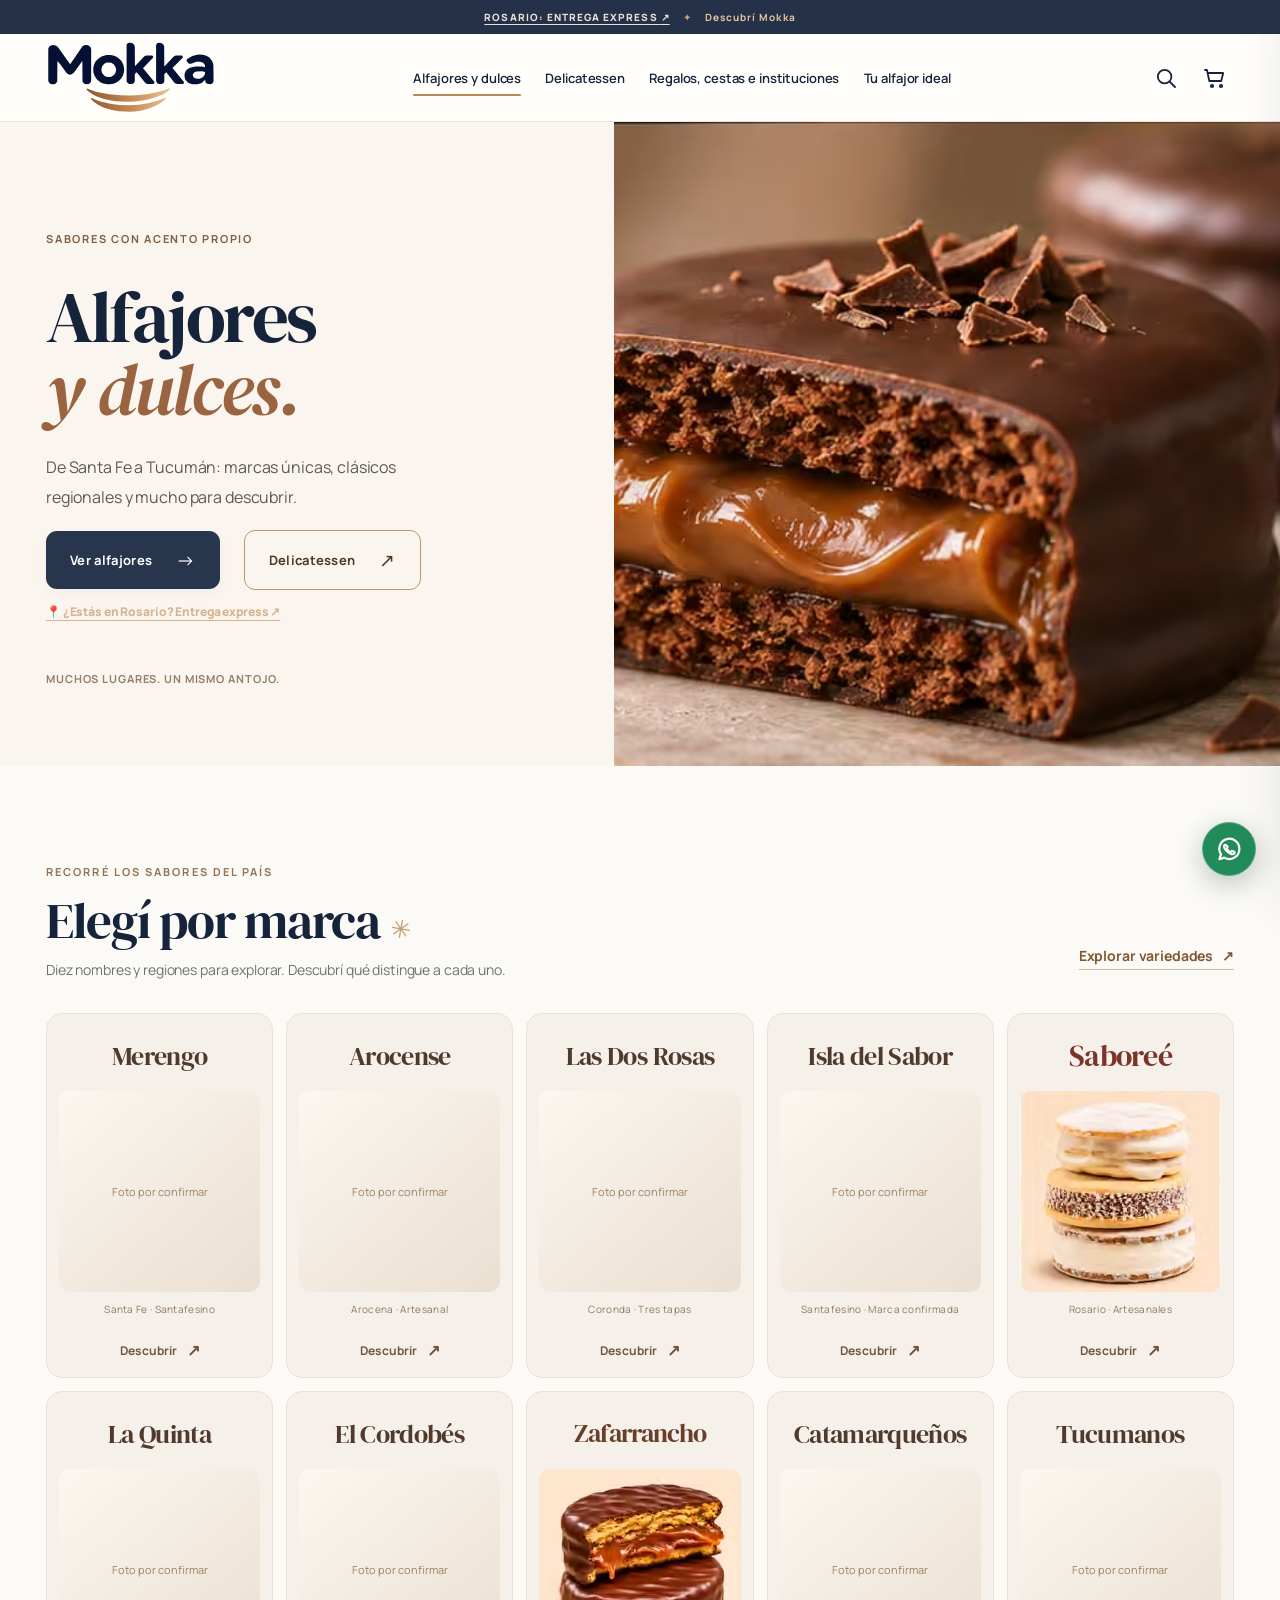
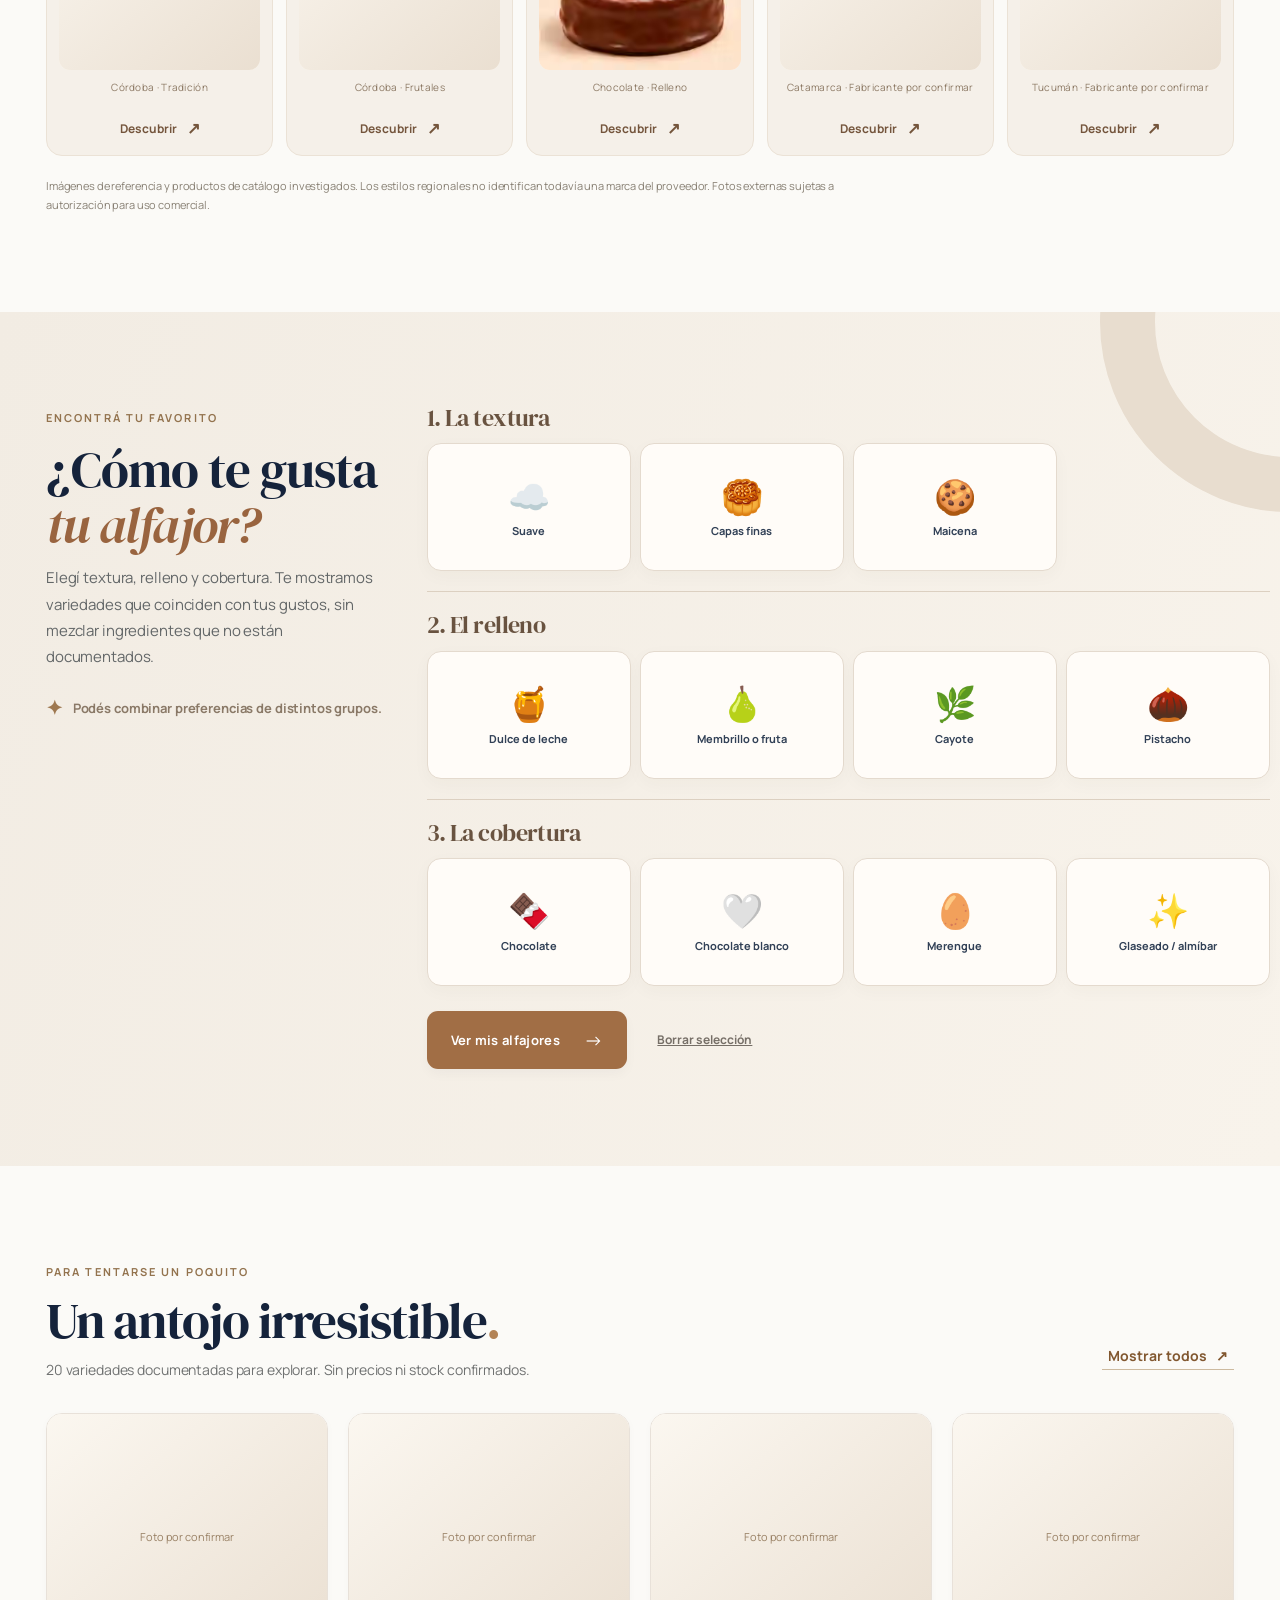
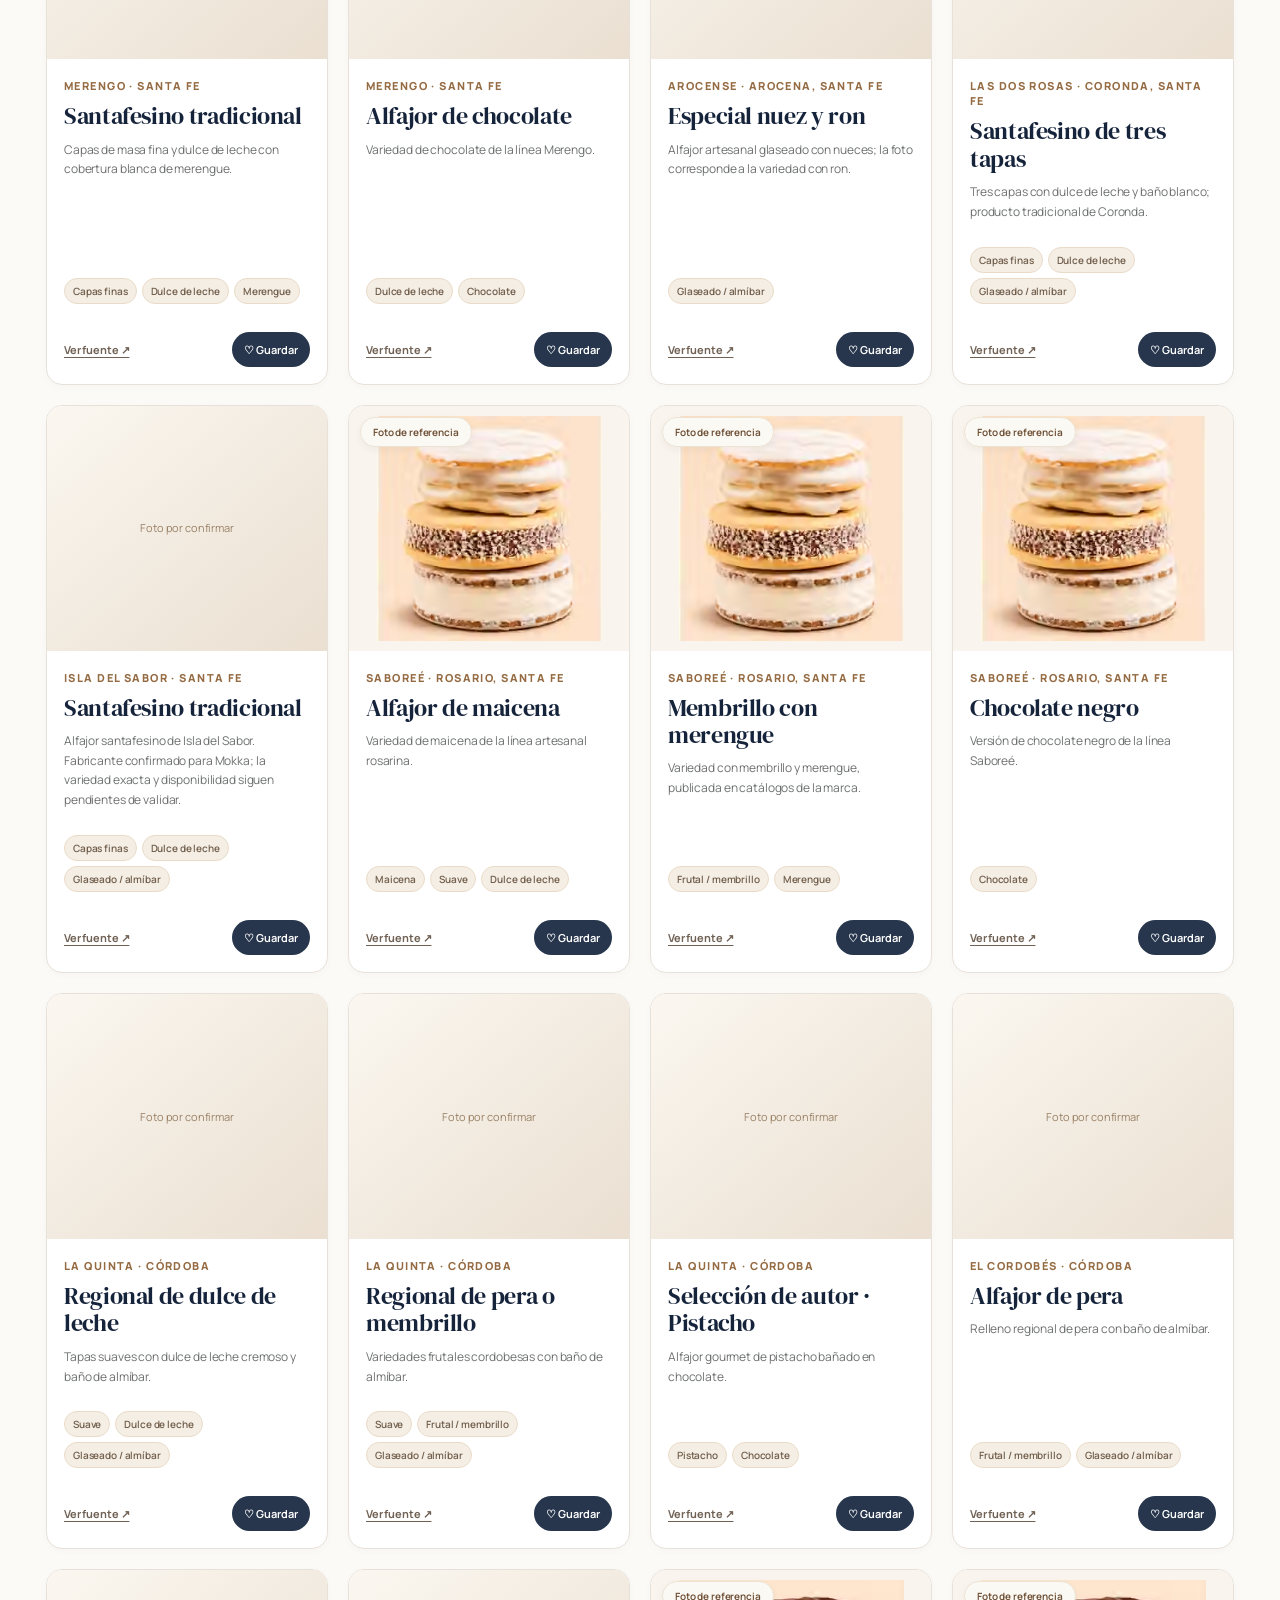
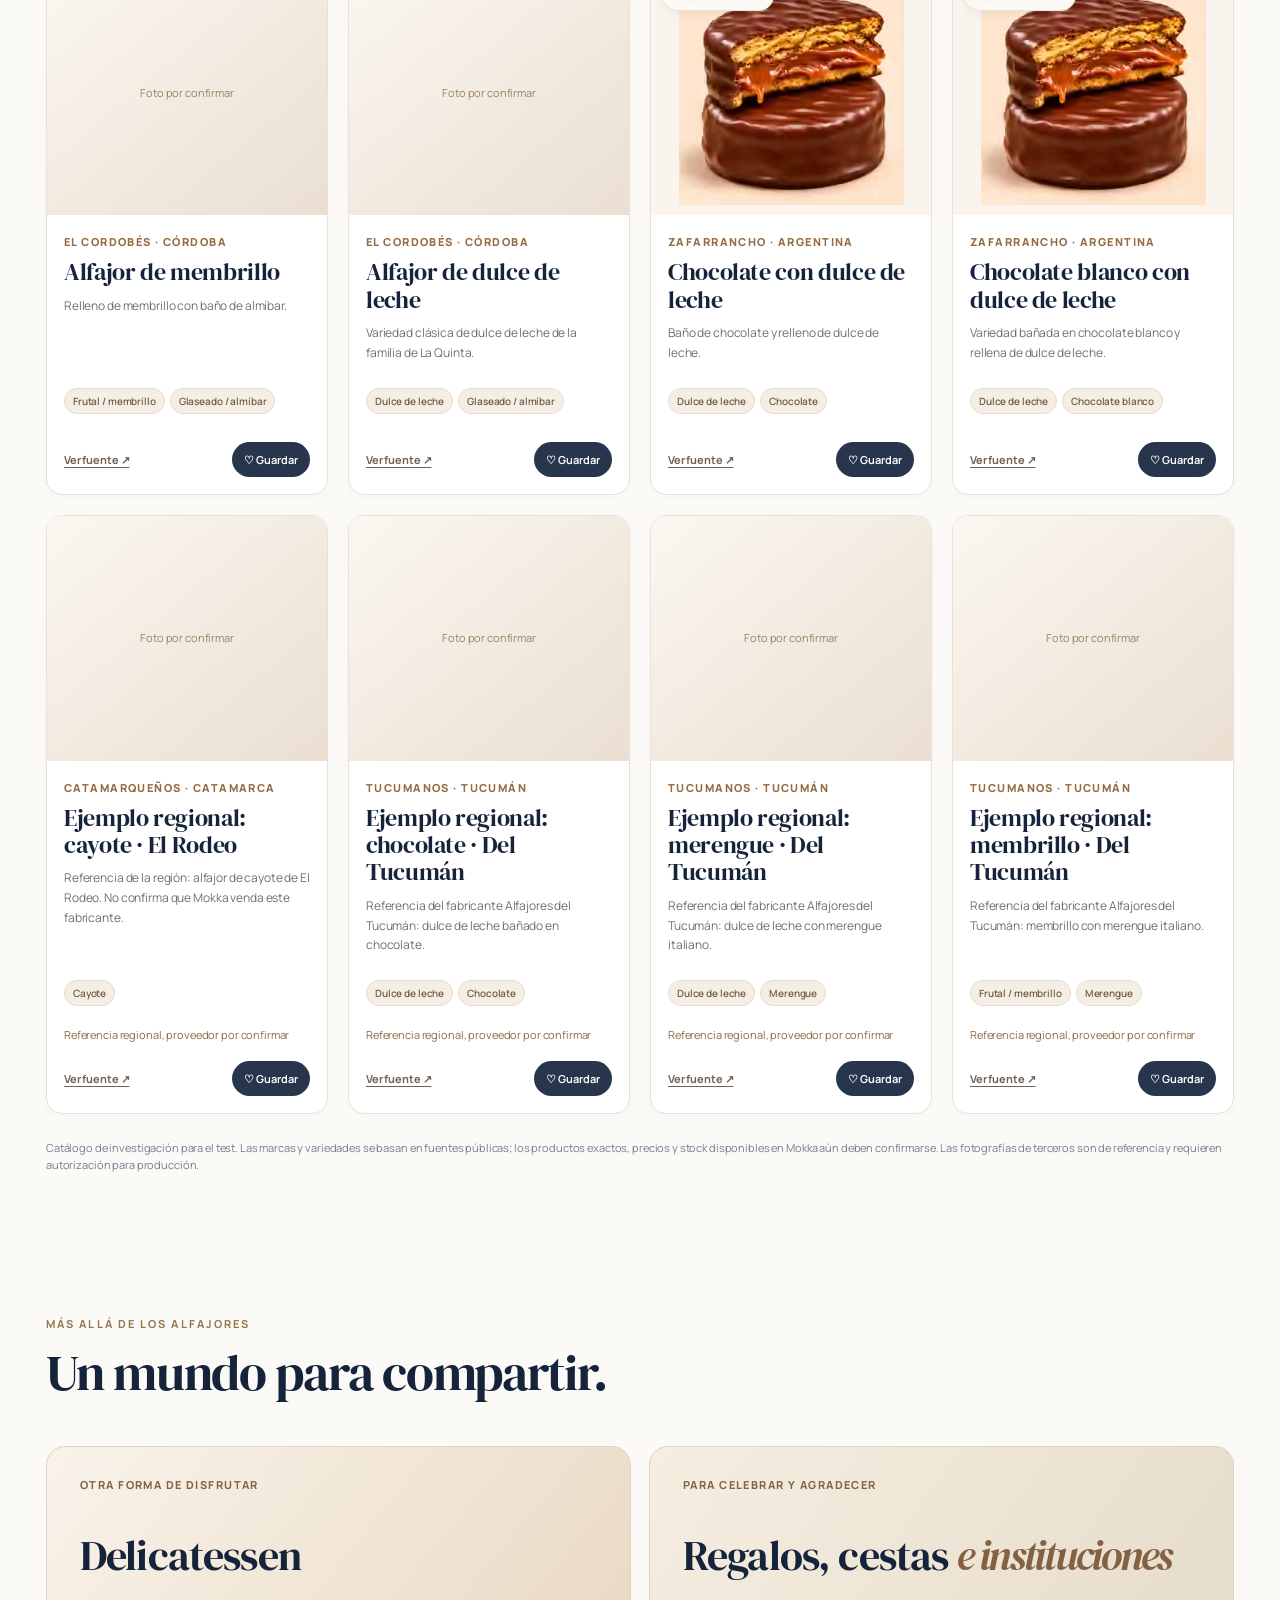
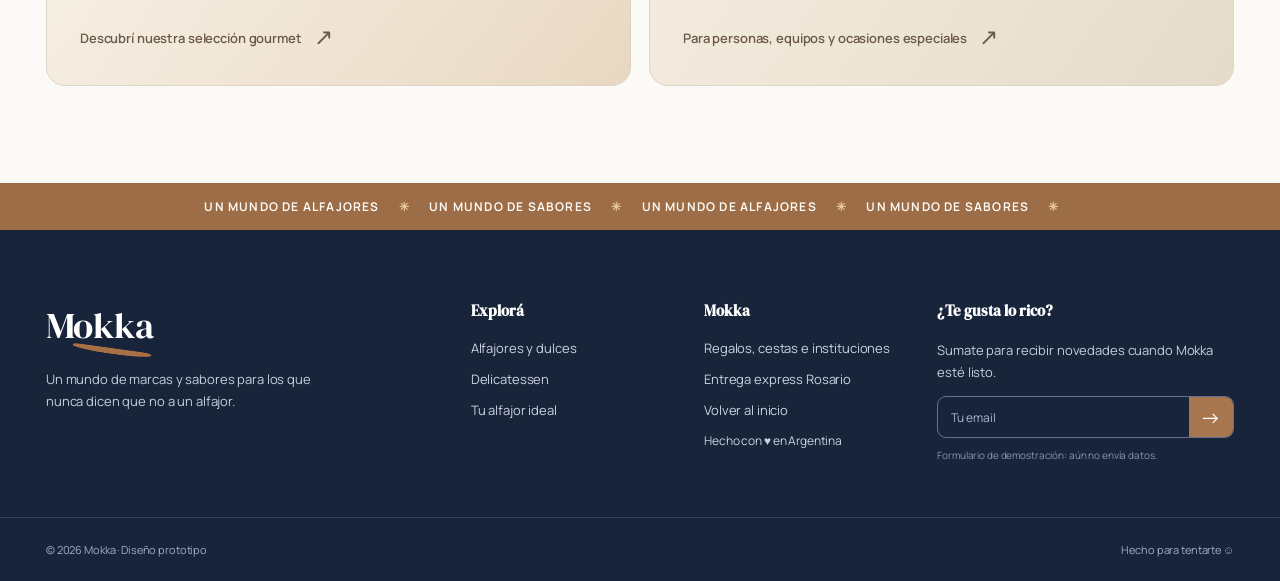
==== commit b67cf3b3: "Load shared WhatsApp lead tracking on index.html" ====
--- a/index.html
+++ b/index.html
@@ -11,6 +11,7 @@
   <link href="https://fonts.googleapis.com/css2?family=Manrope:wght@400;500;600;700;800&family=DM+Serif+Display:ital@0;1&display=swap" rel="stylesheet">
   <link rel="stylesheet" href="styles.css">
   <script src="app.js" defer></script>
+  <script src="tracking.js" defer></script>
 </head>
 <body>
   <div class="announcement"><a class="announce-local-link" href="rosario.html">ROSARIO: ENTREGA EXPRESS <span aria-hidden="true">↗</span></a> <span class="star">✦</span> <strong>Descubrí Mokka</strong></div>
--- a/styles.css
+++ b/styles.css
@@ -970,3 +970,39 @@
   .hero-local-link{font-size:11px;margin-top:10px;color:#e7c19b}
   .rosario-faq-list summary{font-size:13px}
 }
+
+
+/* Rosario delivery link in the main site's existing announcement strip. */
+.announcement .announce-local-link{
+  color:inherit;
+  text-decoration:underline;
+  text-underline-offset:3px;
+  font-weight:800;
+}
+.announcement .announce-local-link:hover{opacity:.8}
+
+/* Rosario pilot: published courier reference pricing, not a guaranteed Mokka shipping quote. */
+.rosario-zones{padding-top:45px;padding-bottom:35px}
+.delivery-zone-grid{display:grid;grid-template-columns:repeat(3,minmax(0,1fr));gap:14px}
+.delivery-zone-card{display:flex;flex-direction:column;align-items:flex-start;min-width:0;border:1px solid #e4d8c9;border-radius:19px;background:#fffdf8;padding:25px 23px 24px}
+.delivery-zone-card:nth-child(2){background:#f8f0e5}
+.delivery-zone-kicker{font:800 10px/1.4 var(--body-font);letter-spacing:.09em;color:#97714e}
+.delivery-zone-card h3{font:400 clamp(23px,2.5vw,32px)/1.15 var(--heading-font);margin:16px 0 13px}
+.delivery-zone-price{font:400 clamp(29px,3vw,41px)/1.12 var(--heading-font);letter-spacing:-.02em;color:#203049}
+.delivery-zone-card p{font-size:12px;line-height:1.7;color:#6f675e;margin:15px 0 23px;flex:1}
+.delivery-zone-card>a{display:flex;justify-content:space-between;align-items:center;gap:8px;width:100%;border-radius:10px;padding:13px 14px;background:#24364d;color:#fff;font-size:12px;font-weight:800}
+.delivery-zone-card>a:hover{background:#344c68;color:#fff}
+.delivery-zone-card>a span{font-size:18px}
+.delivery-zone-notice{font-size:11px;line-height:1.8;color:#756d61;margin:19px 0 0;max-width:1080px}
+.delivery-zone-notice a{color:#7a5437;text-decoration:underline;text-underline-offset:3px}
+@media(max-width:850px){
+  .delivery-zone-grid{grid-template-columns:1fr;gap:10px}
+  .delivery-zone-card{padding:20px}
+  .delivery-zone-card p{margin:10px 0 17px}
+}
+@media(max-width:560px){
+  .rosario-zones{padding-top:30px;padding-bottom:25px}
+  .delivery-zone-card h3{font-size:25px;margin:9px 0}
+  .delivery-zone-price{font-size:32px}
+  .delivery-zone-card{border-radius:14px}
+}
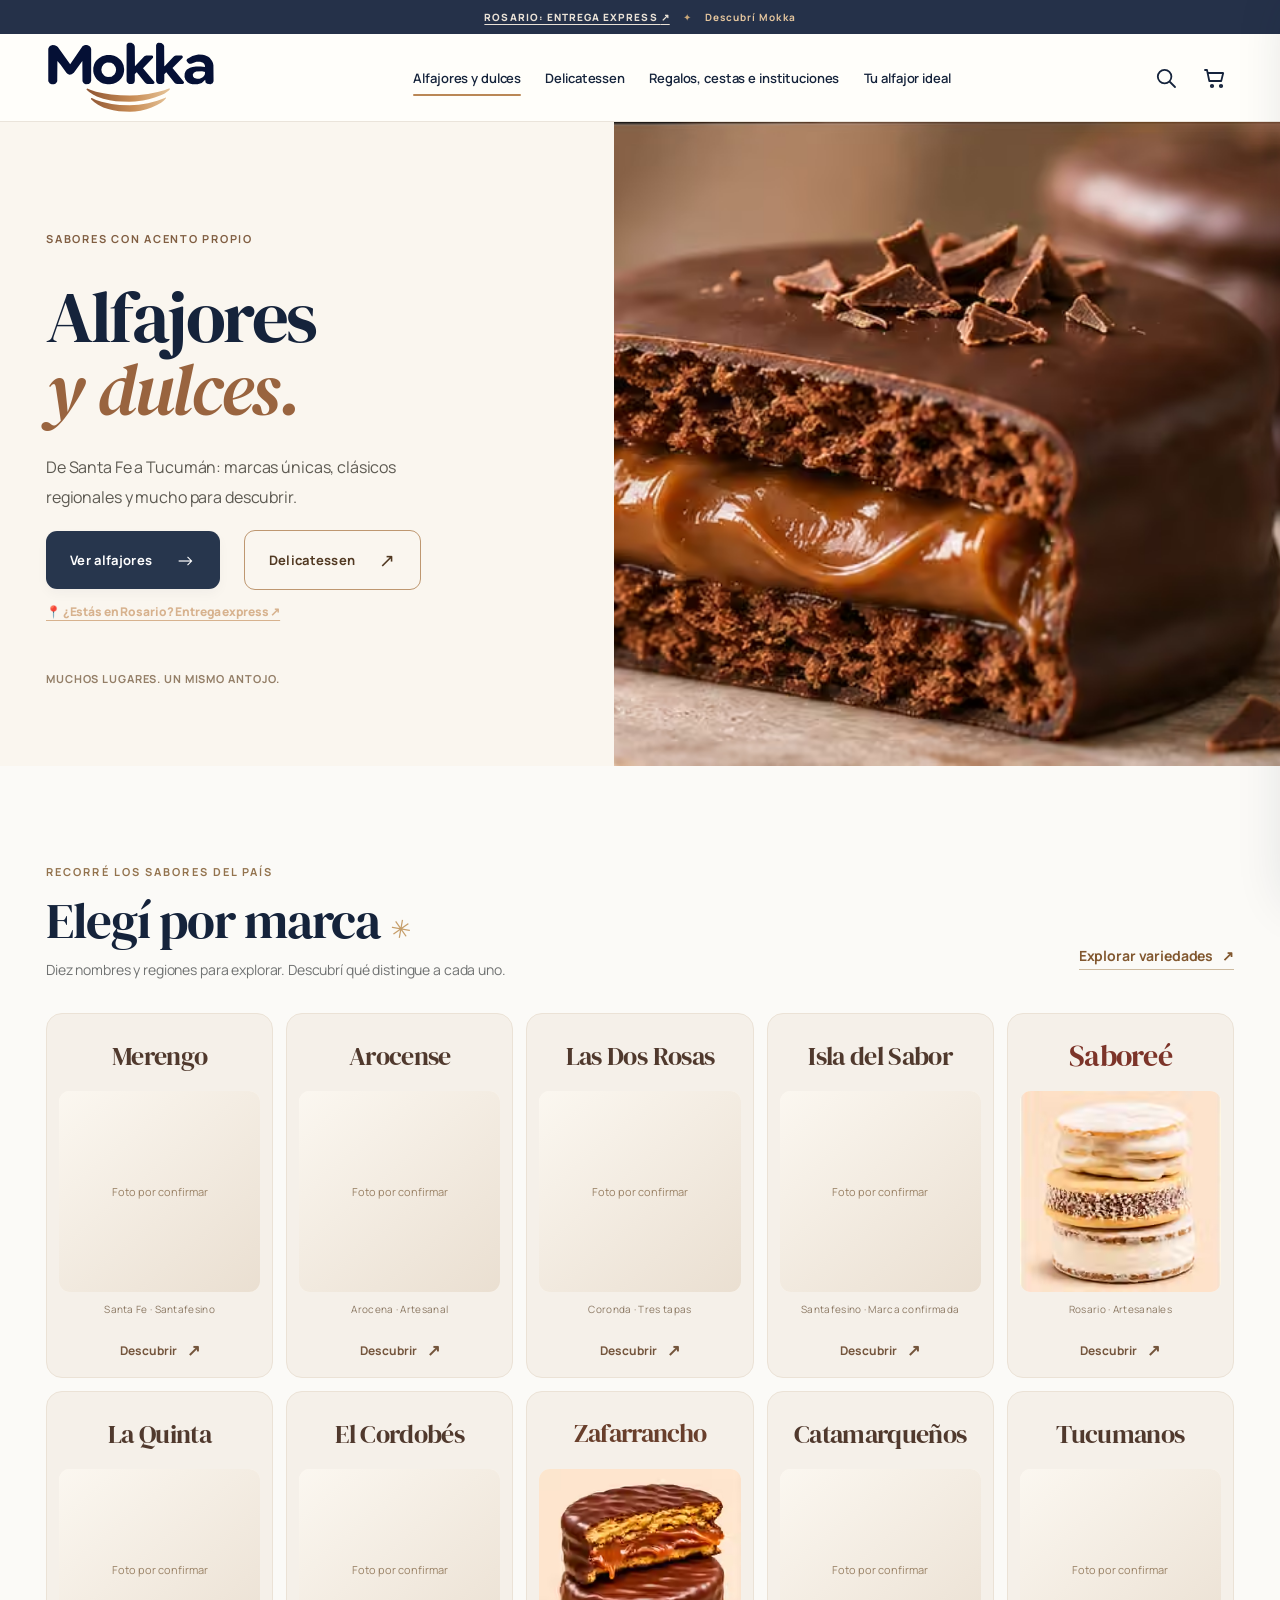
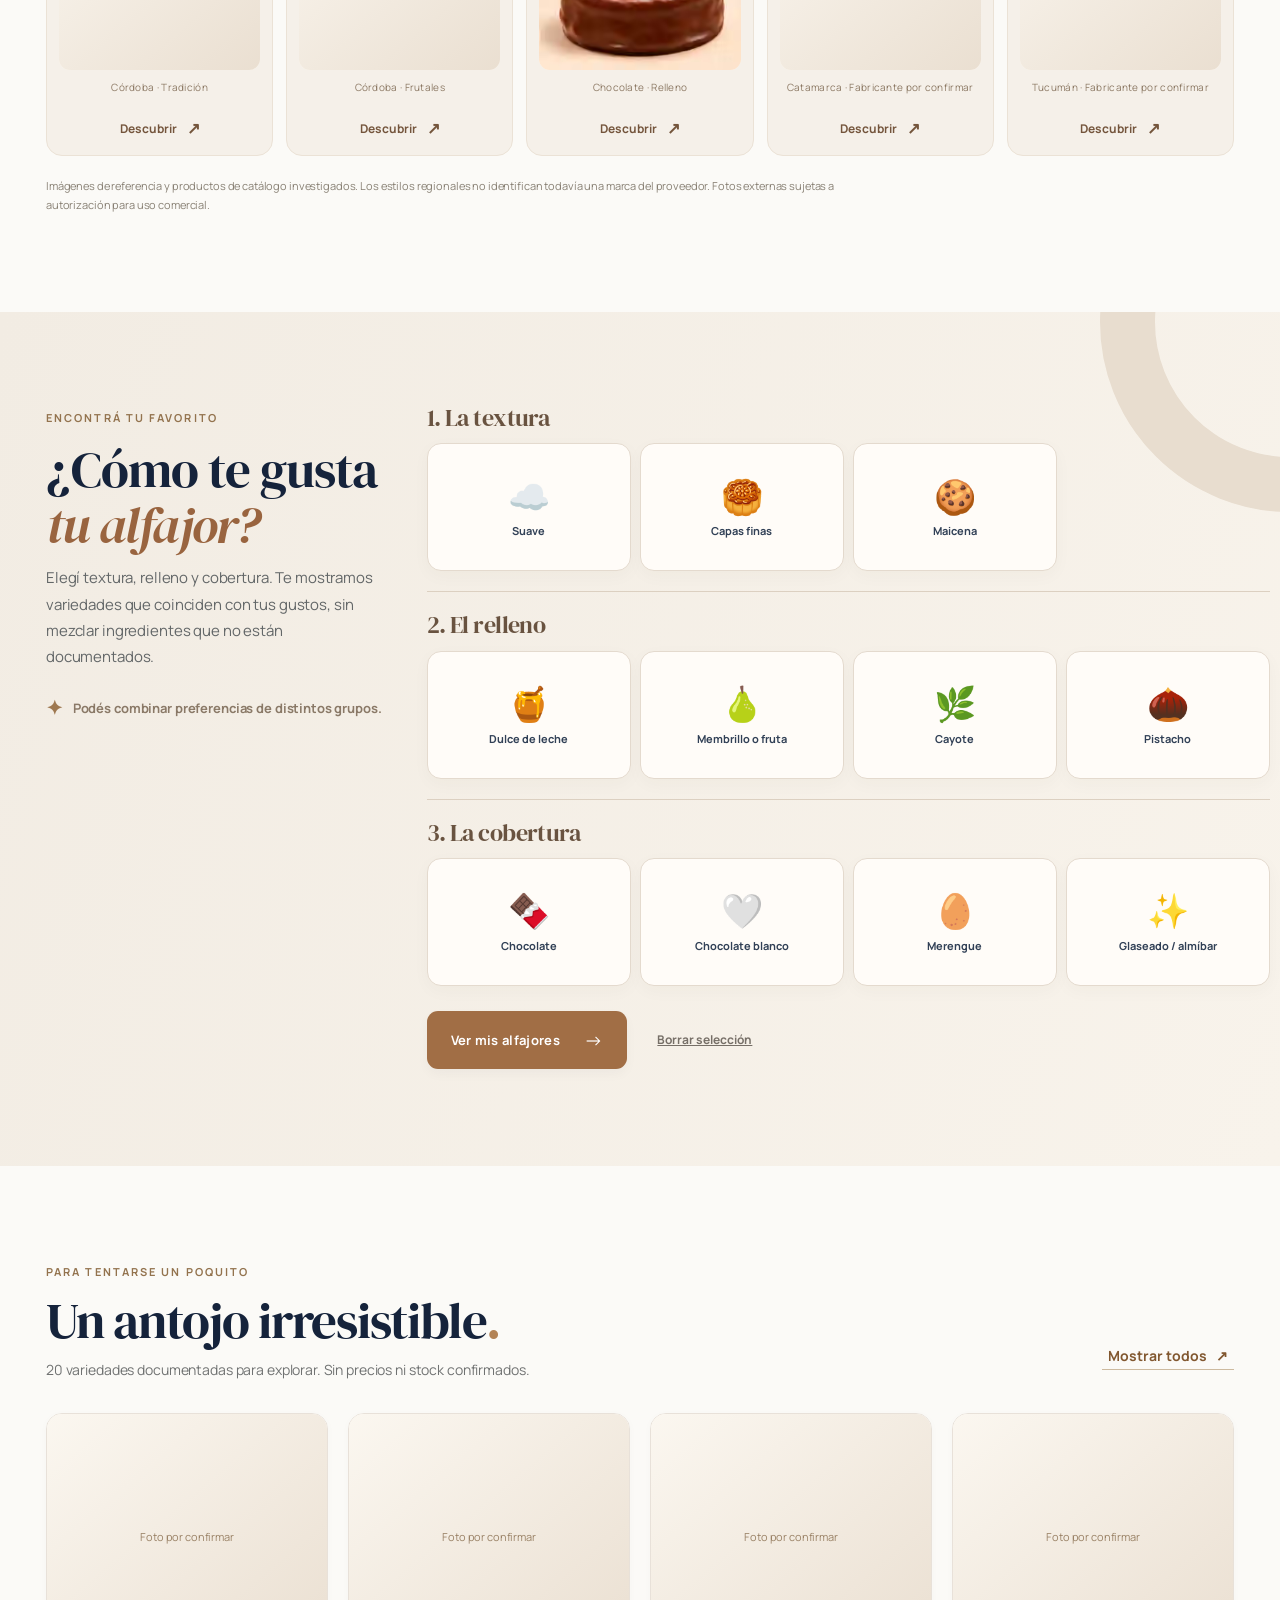
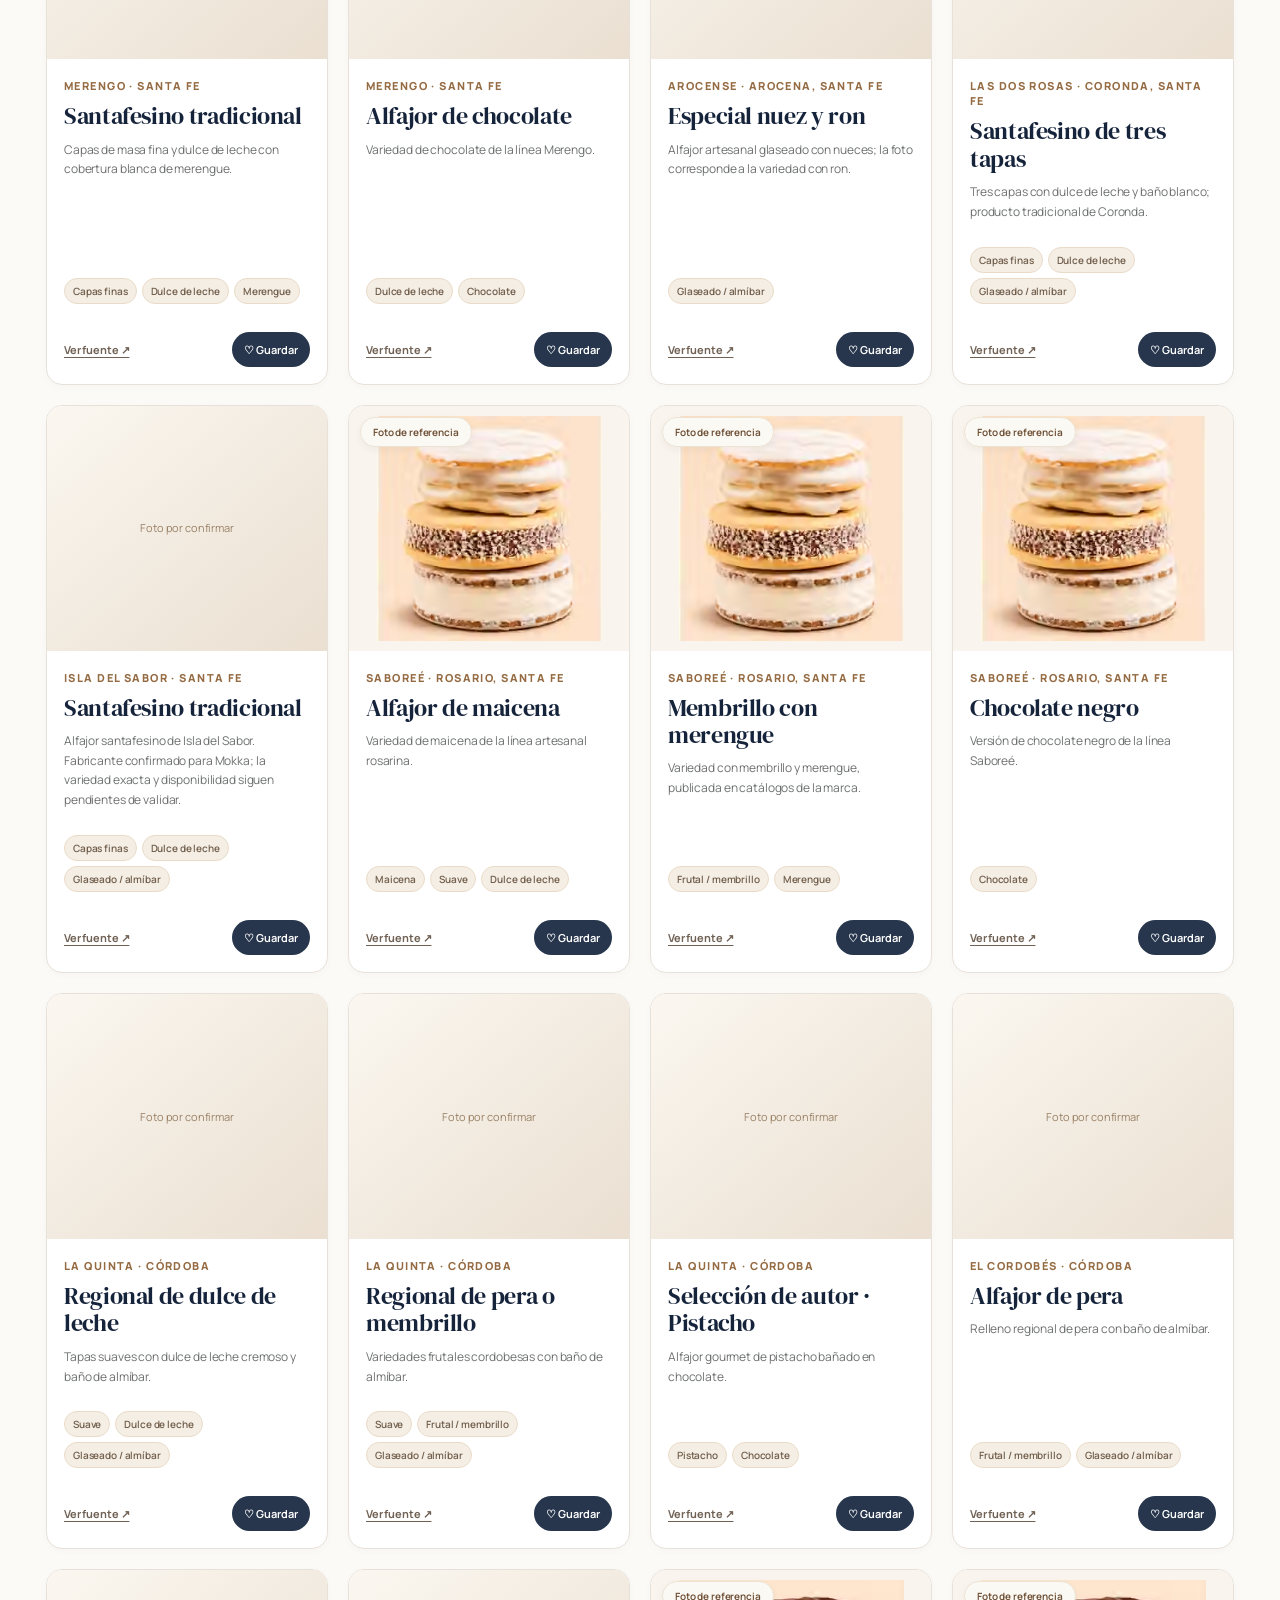
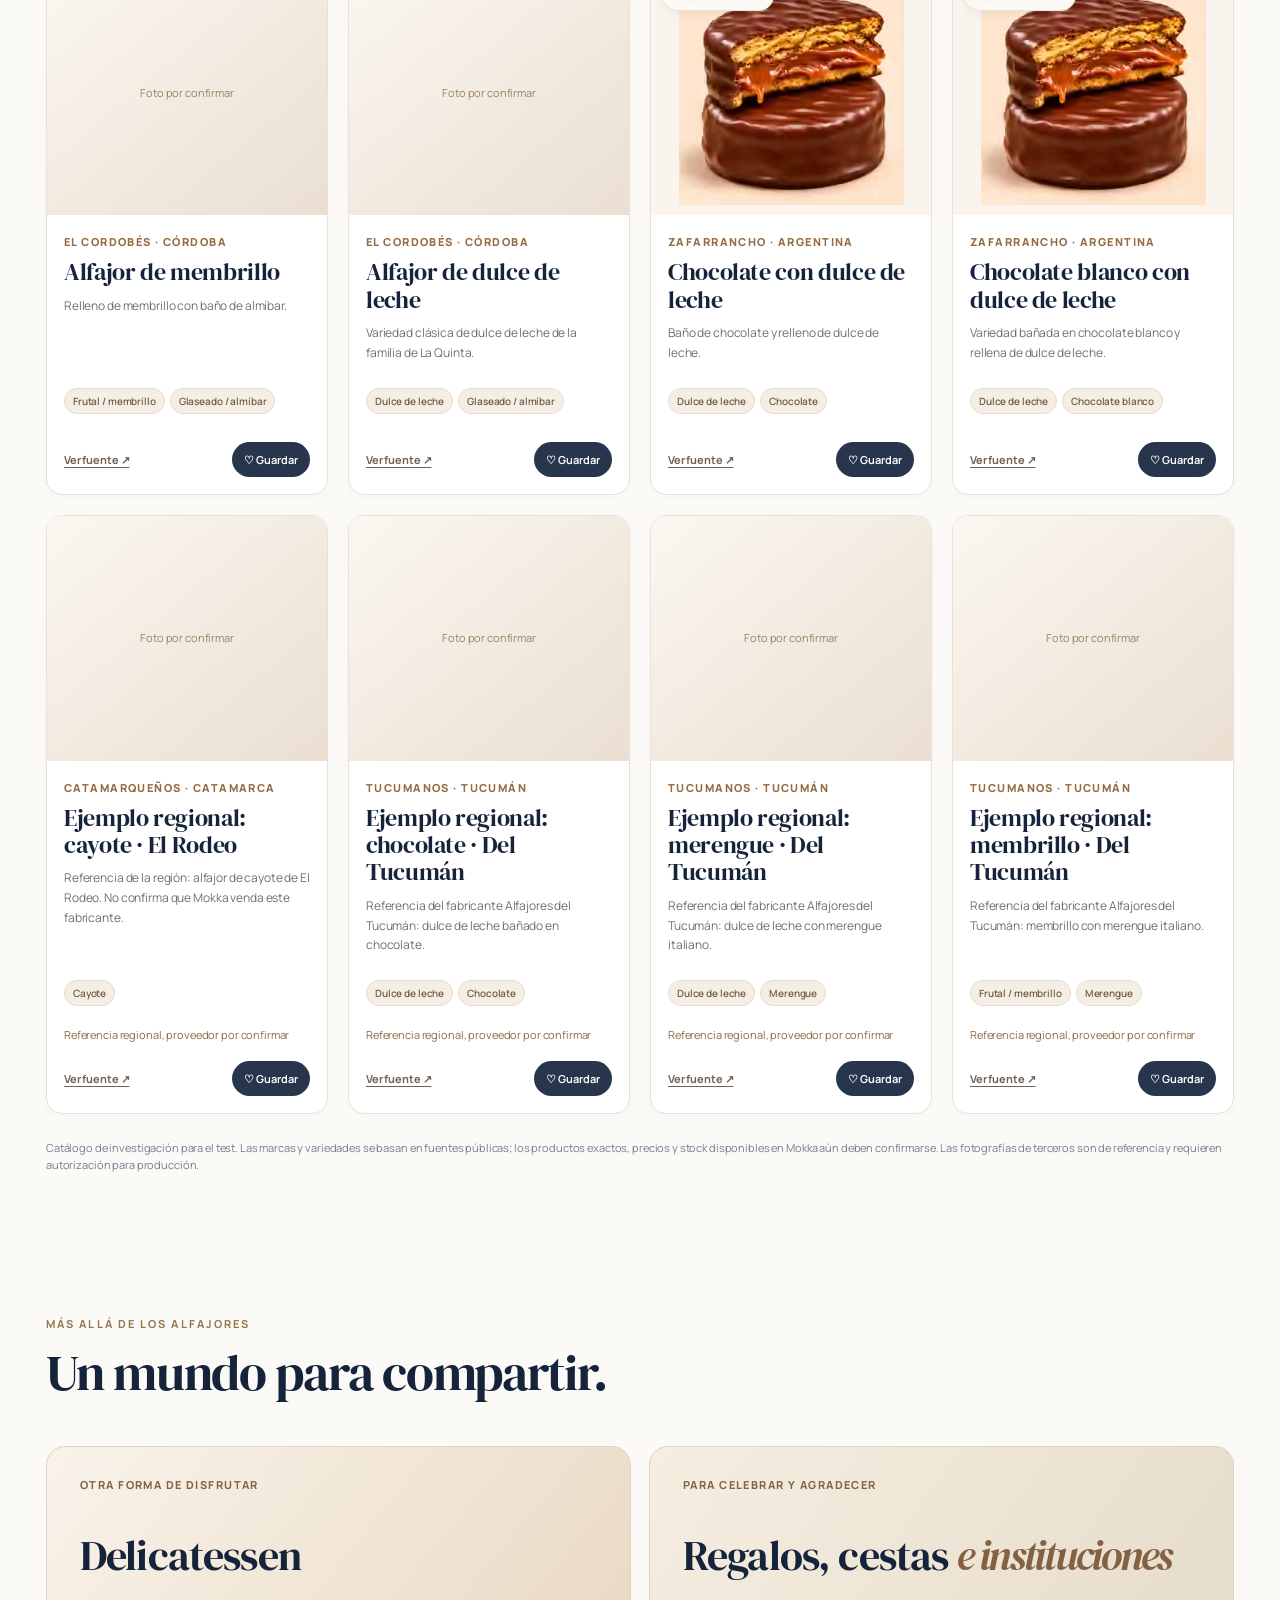
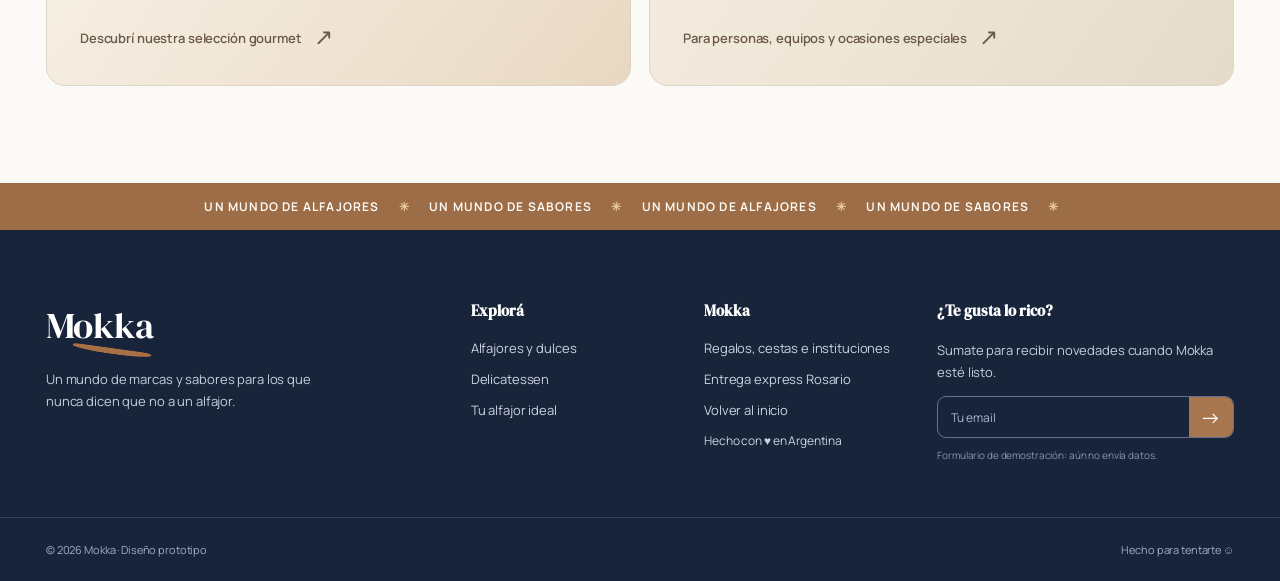
==== commit 349ef935: "Restrict WhatsApp contact to Regalos page only: index.html" ====
--- a/index.html
+++ b/index.html
@@ -11,7 +11,6 @@
   <link href="https://fonts.googleapis.com/css2?family=Manrope:wght@400;500;600;700;800&family=DM+Serif+Display:ital@0;1&display=swap" rel="stylesheet">
   <link rel="stylesheet" href="styles.css">
   <script src="app.js" defer></script>
-  <script src="tracking.js" defer></script>
 </head>
 <body>
   <div class="announcement"><a class="announce-local-link" href="rosario.html">ROSARIO: ENTREGA EXPRESS <span aria-hidden="true">↗</span></a> <span class="star">✦</span> <strong>Descubrí Mokka</strong></div>
@@ -138,9 +137,5 @@
     <div class="drawer-bottom"><div class="drawer-total"><span>Variedades seleccionadas</span><strong id="cart-total">0</strong></div><button id="demo-checkout" class="btn btn-hot" type="button">Continuar <span>→</span></button><p>Solo lista de interés para este test: sin compras ni pagos.</p></div>
   </aside>
   <div id="toast" class="toast" role="status" aria-live="polite"></div>
-  <a class="whatsapp-float" href="https://wa.me/543402528810?text=Hola%2C%20quisiera%20consultar%20por%20los%20alfajores%20y%20dulces%20de%20Mokka." target="_blank" rel="noopener noreferrer" aria-label="Consultar por WhatsApp sobre Alfajores y dulces" title="Escribinos por WhatsApp">
-    <svg class="whatsapp-icon" viewBox="0 0 24 24" aria-hidden="true" fill="none" stroke="currentColor" stroke-width="1.8" stroke-linecap="round" stroke-linejoin="round"><path d="M20.2 11.6a8.3 8.3 0 0 1-12.5 7.1L3.6 20l1.4-4A8.3 8.3 0 1 1 20.2 11.6Z"/><path d="M9 8.4c-.5-.5-.9-.4-1.2 0-.4.6-.5 1.3-.1 2.2 1.4 2.8 3.3 4.3 6.2 5.2.8.3 1.6 0 2.1-.6.4-.5.2-1-.3-1.3l-1.4-.7c-.3-.1-.5 0-.8.3l-.7.7c-1.5-.6-2.5-1.6-3.2-3l.6-.8c.2-.3.2-.6.1-.8L9 8.4Z"/></svg>
-    <span class="whatsapp-label">WhatsApp</span>
-  </a>
 </body>
 </html>
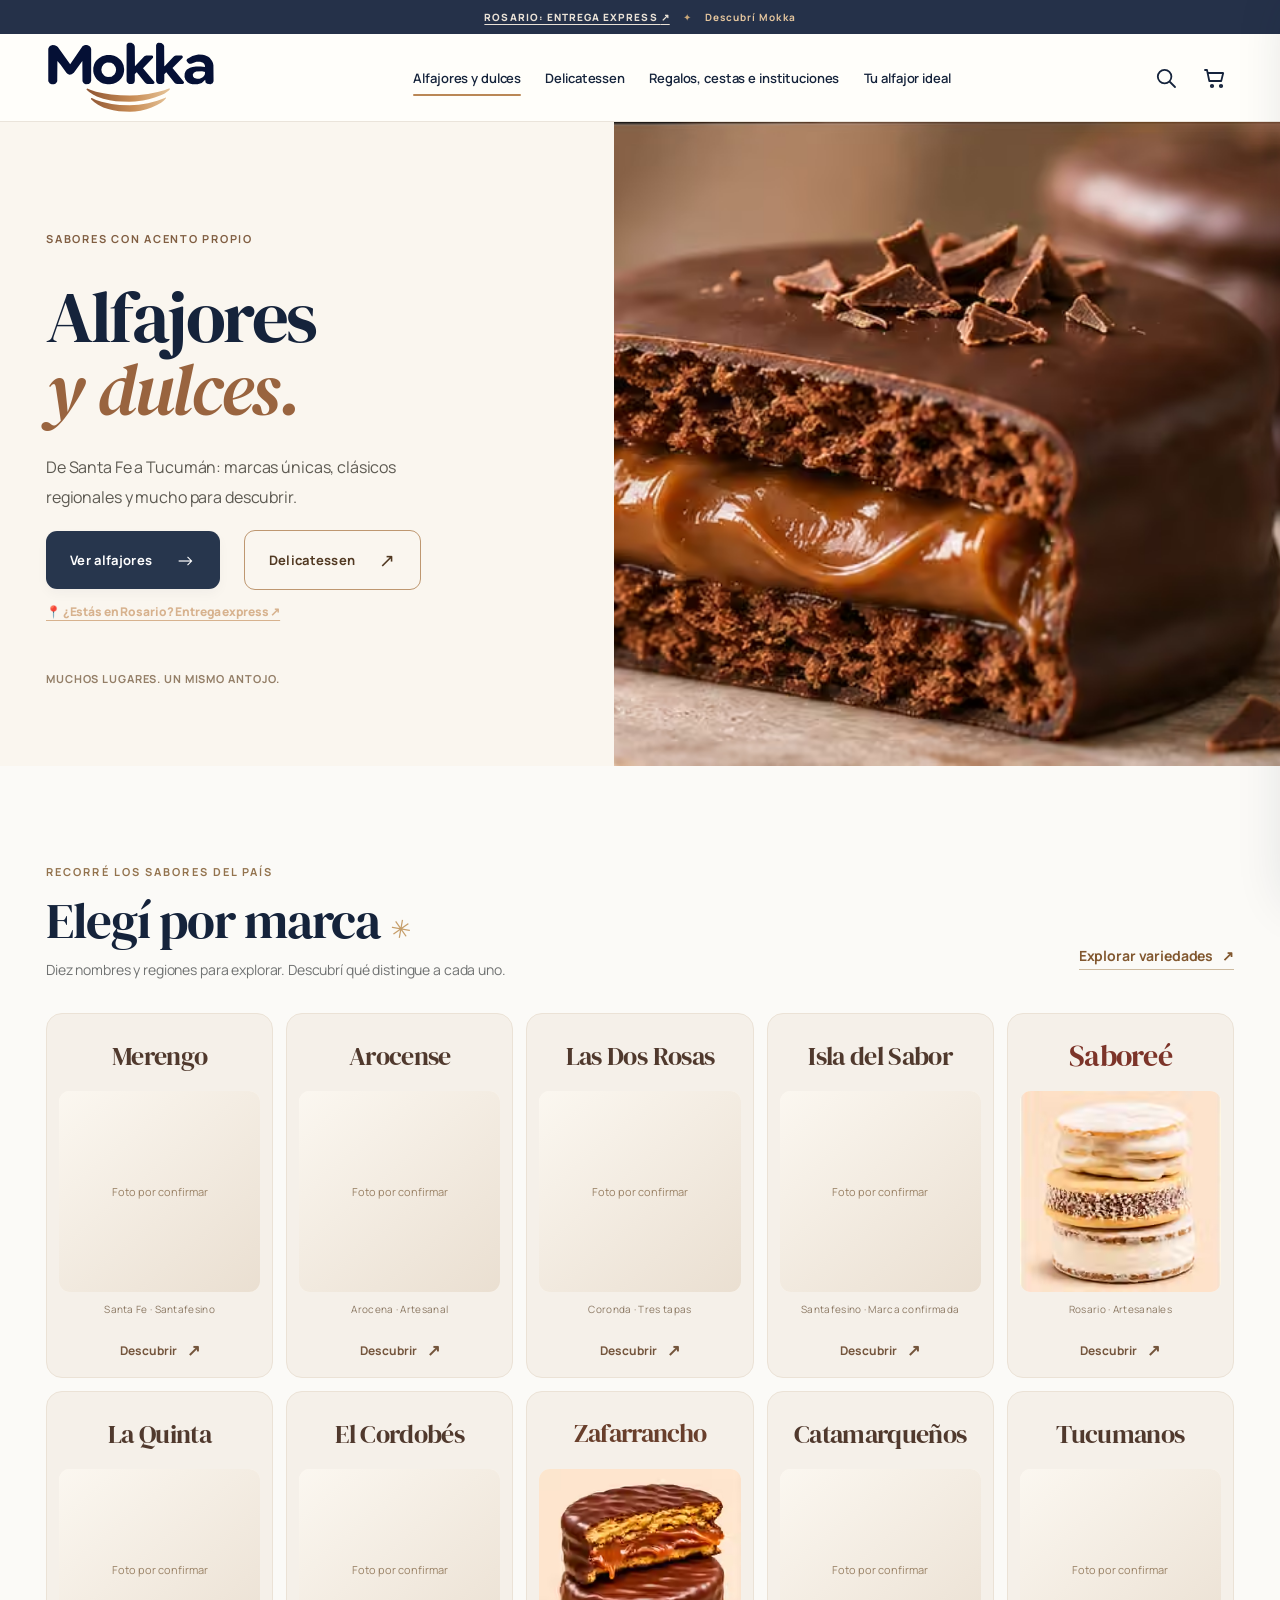
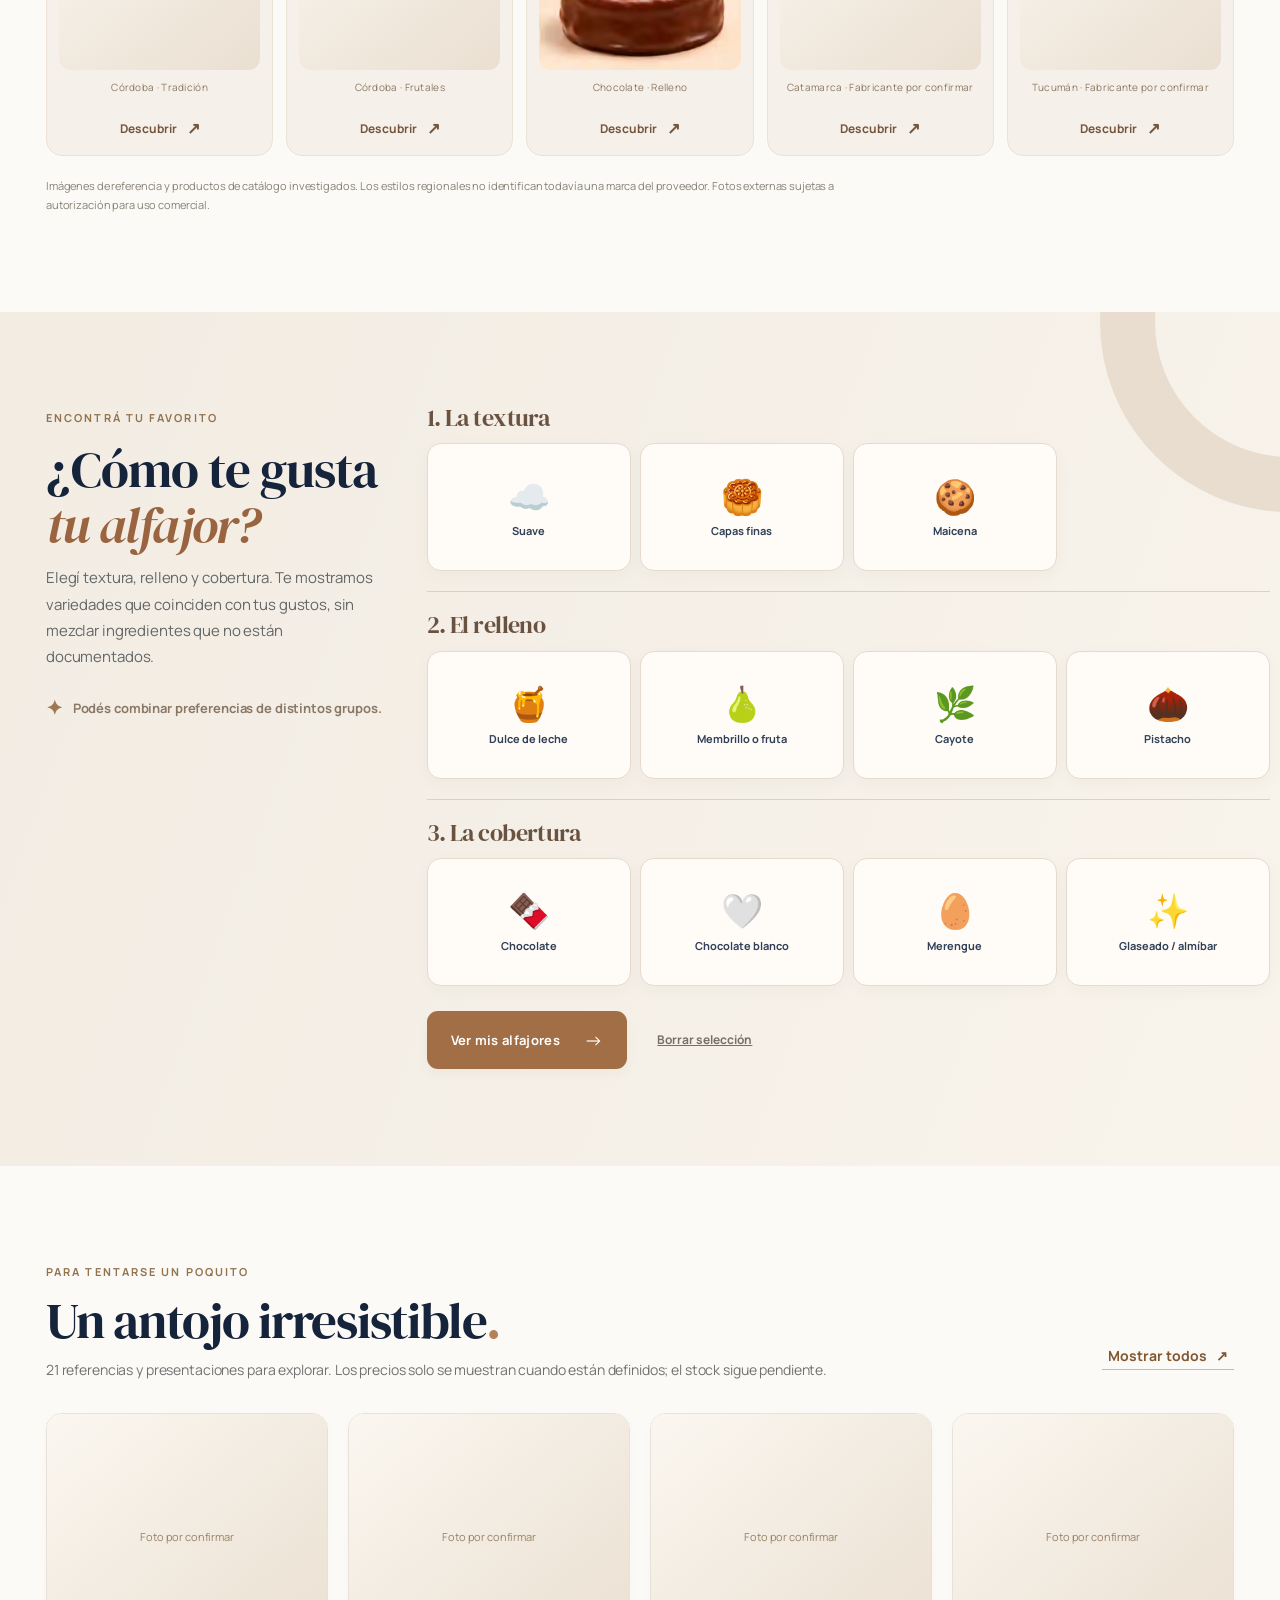
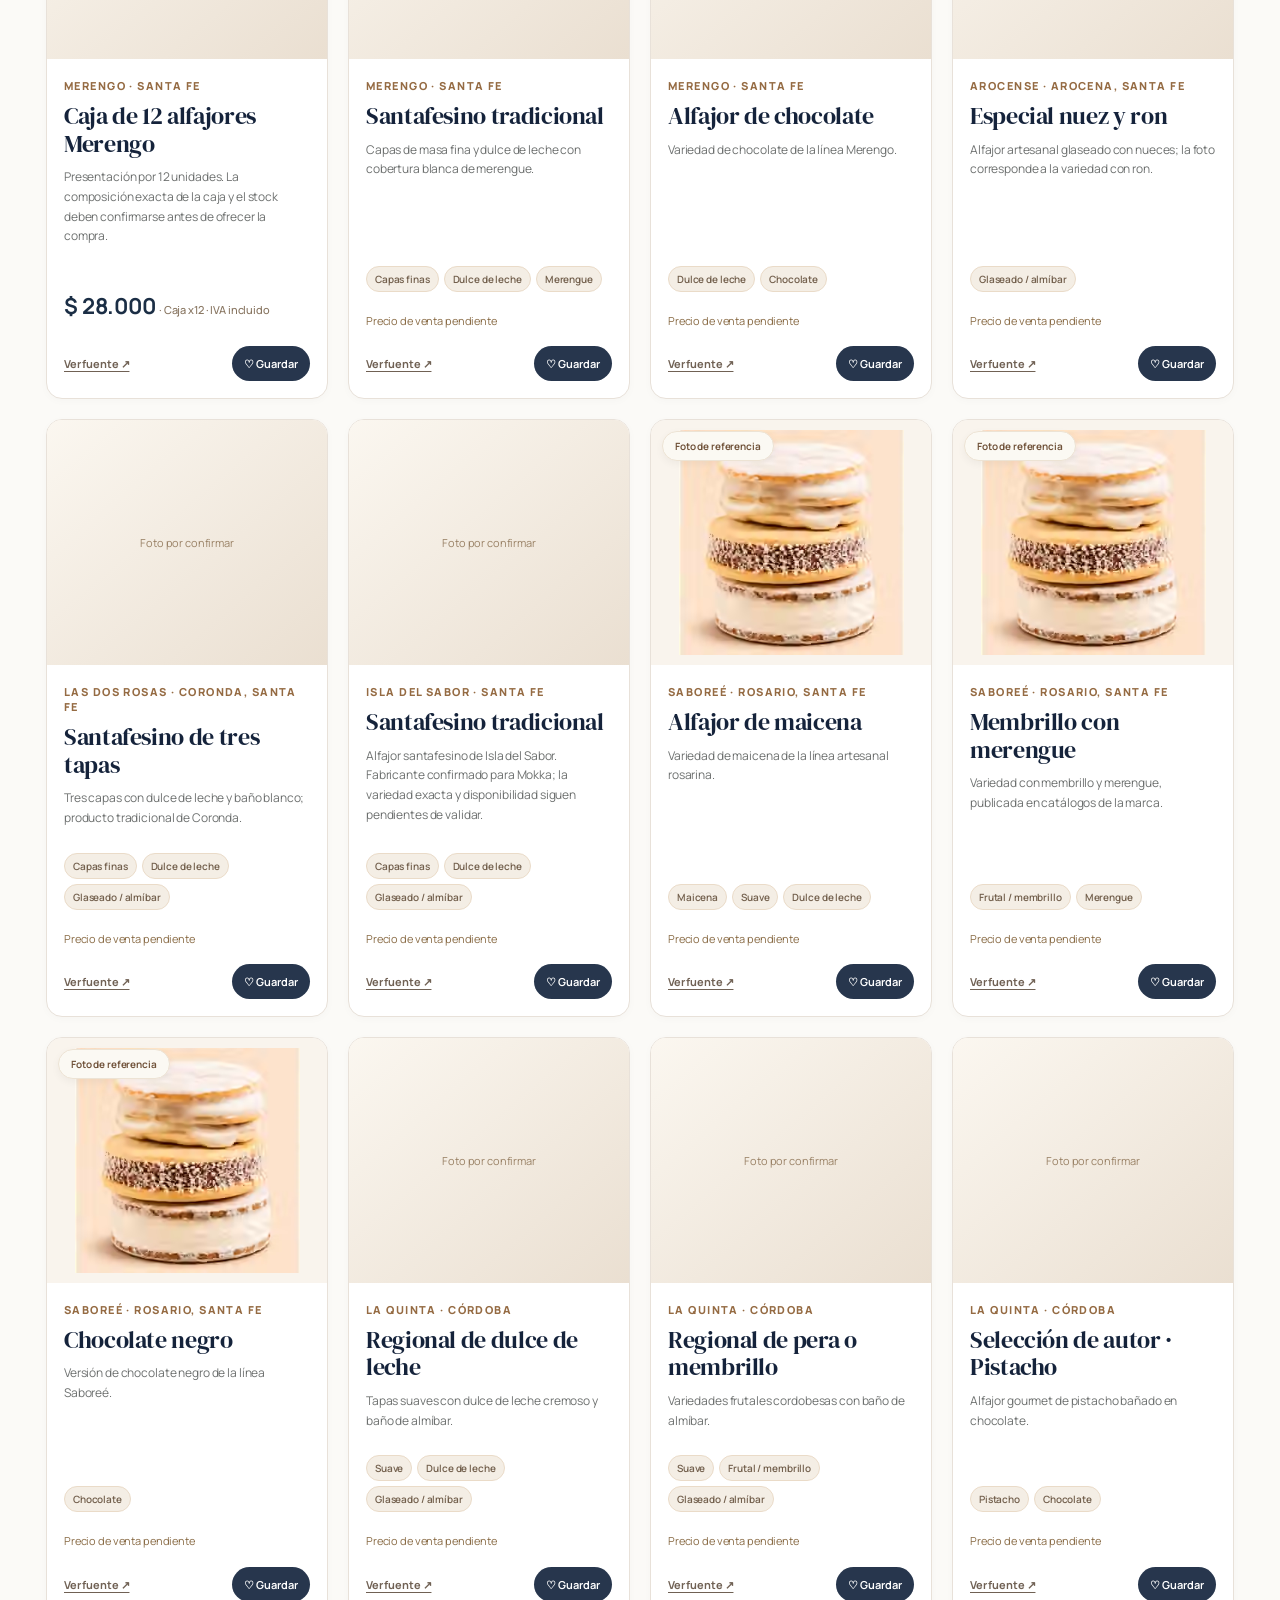
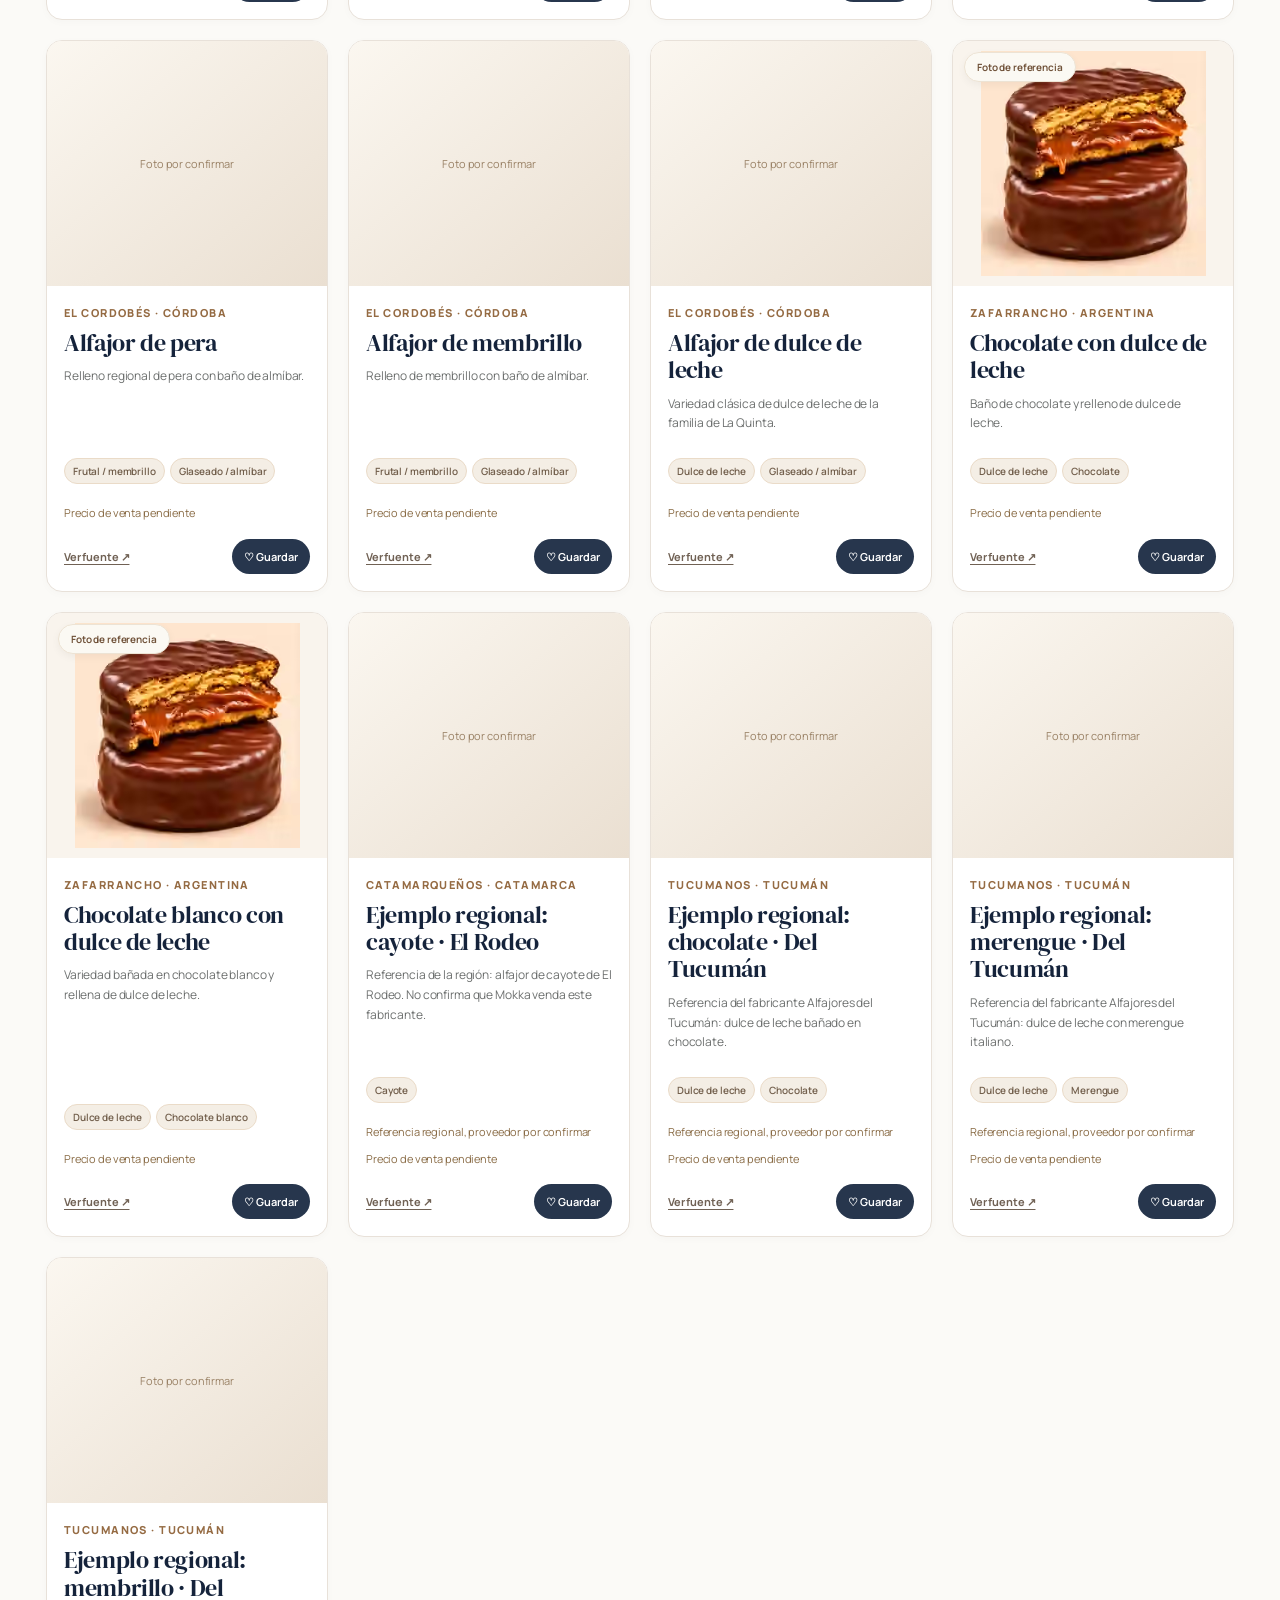
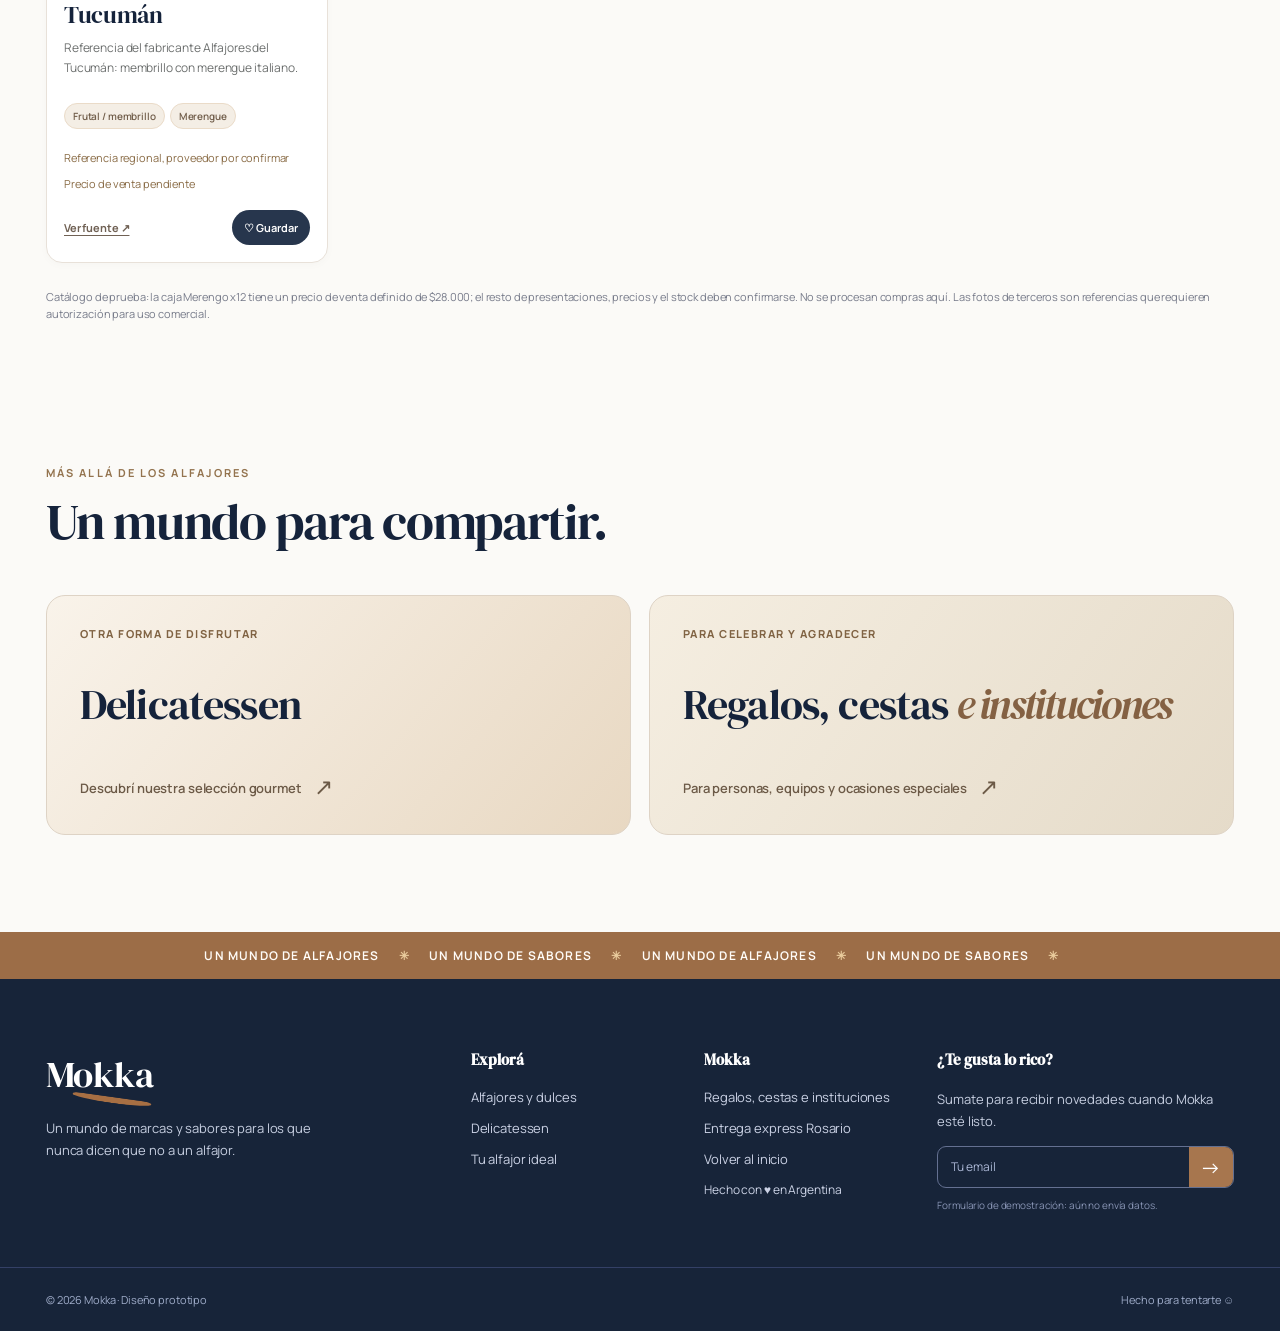
==== commit 326d75e6: "Clarify Merengo 12-pack published price and unconfirmed products on homepage" ====
--- a/index.html
+++ b/index.html
@@ -11,6 +11,7 @@
   <link href="https://fonts.googleapis.com/css2?family=Manrope:wght@400;500;600;700;800&family=DM+Serif+Display:ital@0;1&display=swap" rel="stylesheet">
   <link rel="stylesheet" href="styles.css">
   <script src="app.js" defer></script>
+  <script src="shop-links.js" defer></script>
 </head>
 <body>
   <div class="announcement"><a class="announce-local-link" href="rosario.html">ROSARIO: ENTREGA EXPRESS <span aria-hidden="true">↗</span></a> <span class="star">✦</span> <strong>Descubrí Mokka</strong></div>
@@ -49,7 +50,7 @@
           <h1>Alfajores<br><em>y dulces.</em></h1>
           <p>De Santa Fe a Tucumán: marcas únicas, clásicos regionales y mucho para descubrir.</p>
           <div class="hero-buttons">
-            <a href="#marcas" class="btn btn-hot">Ver alfajores <span aria-hidden="true">→</span></a>
+            <a href="#alfajores" class="btn btn-hot" data-shop-link="alfajores">Ver alfajores <span aria-hidden="true">→</span></a>
             <a class="btn btn-hero-secondary" href="delicatessen.html">Delicatessen <span aria-hidden="true">↗</span></a>
           </div>
           <a class="hero-local-link" href="rosario.html">📍 ¿Estás en Rosario? Entrega express ↗</a>
@@ -105,10 +106,10 @@
 </section>
 
     <section class="products-section wrap section" id="alfajores">
-      <div class="section-heading"><div><span class="eyebrow mini">PARA TENTARSE UN POQUITO</span><h2>Un antojo irresistible<span class="period">.</span></h2><p id="catalog-subtitle">Variedades documentadas de cada productor, todavía sin stock ni precios confirmados.</p></div><button type="button" class="link-arrow" id="reset-filters">Mostrar todos <span>↗</span></button></div>
+      <div class="section-heading"><div><span class="eyebrow mini">PARA TENTARSE UN POQUITO</span><h2>Un antojo irresistible<span class="period">.</span></h2><p id="catalog-subtitle">Marcas y variedades para descubrir. Los precios se muestran únicamente cuando están definidos.</p></div><button type="button" class="link-arrow" id="reset-filters">Mostrar todos <span>↗</span></button></div>
       <div id="active-filter" class="active-filter" hidden></div>
       <div id="products-grid" class="products-grid" aria-live="polite"></div>
-      <p class="demo-disclaimer">Catálogo de investigación para el test. Las marcas y variedades se basan en fuentes públicas; los productos exactos, precios y stock disponibles en Mokka aún deben confirmarse. Las fotografías de terceros son de referencia y requieren autorización para producción.</p>
+      <p class="demo-disclaimer">Catálogo de prueba: la caja Merengo x12 tiene un precio de venta definido de $28.000; el resto de presentaciones, precios y el stock deben confirmarse. No se procesan compras aquí. Las fotos de terceros son referencias que requieren autorización para uso comercial.</p>
     </section>
 
     <section class="site-crosslinks wrap section" aria-label="Más para descubrir">
--- a/styles.css
+++ b/styles.css
@@ -1006,3 +1006,24 @@
   .delivery-zone-price{font-size:32px}
   .delivery-zone-card{border-radius:14px}
 }
+
+
+/* Mokka Rosario fixed-rate delivery benefits (replaces distance-based estimate cards). */
+.delivery-rate-grid .delivery-zone-card{min-height:300px}
+.delivery-rate-grid .delivery-zone-featured{
+  background:linear-gradient(135deg,#f7efe2,#e8d6b7);
+  border-color:#d4b795;
+}
+.delivery-rate-grid .delivery-zone-featured .delivery-zone-price{color:#91632f}
+@media(max-width:850px){
+  .delivery-rate-grid .delivery-zone-card{min-height:0}
+}
+
+/* Display only commercially defined pack prices; avoid fabricated SKU pricing. */
+.product-known-price{display:flex;flex-wrap:wrap;align-items:baseline;gap:3px;margin:10px 0 13px}
+.product-known-price strong{font:700 22px/1.1 var(--body-font);color:#1b2e45}
+.product-known-price span{font:500 11px/1.4 var(--body-font);color:#86735e}
+@media(max-width:560px){
+  .product-known-price strong{font-size:19px}
+  .product-known-price span{font-size:10px}
+}
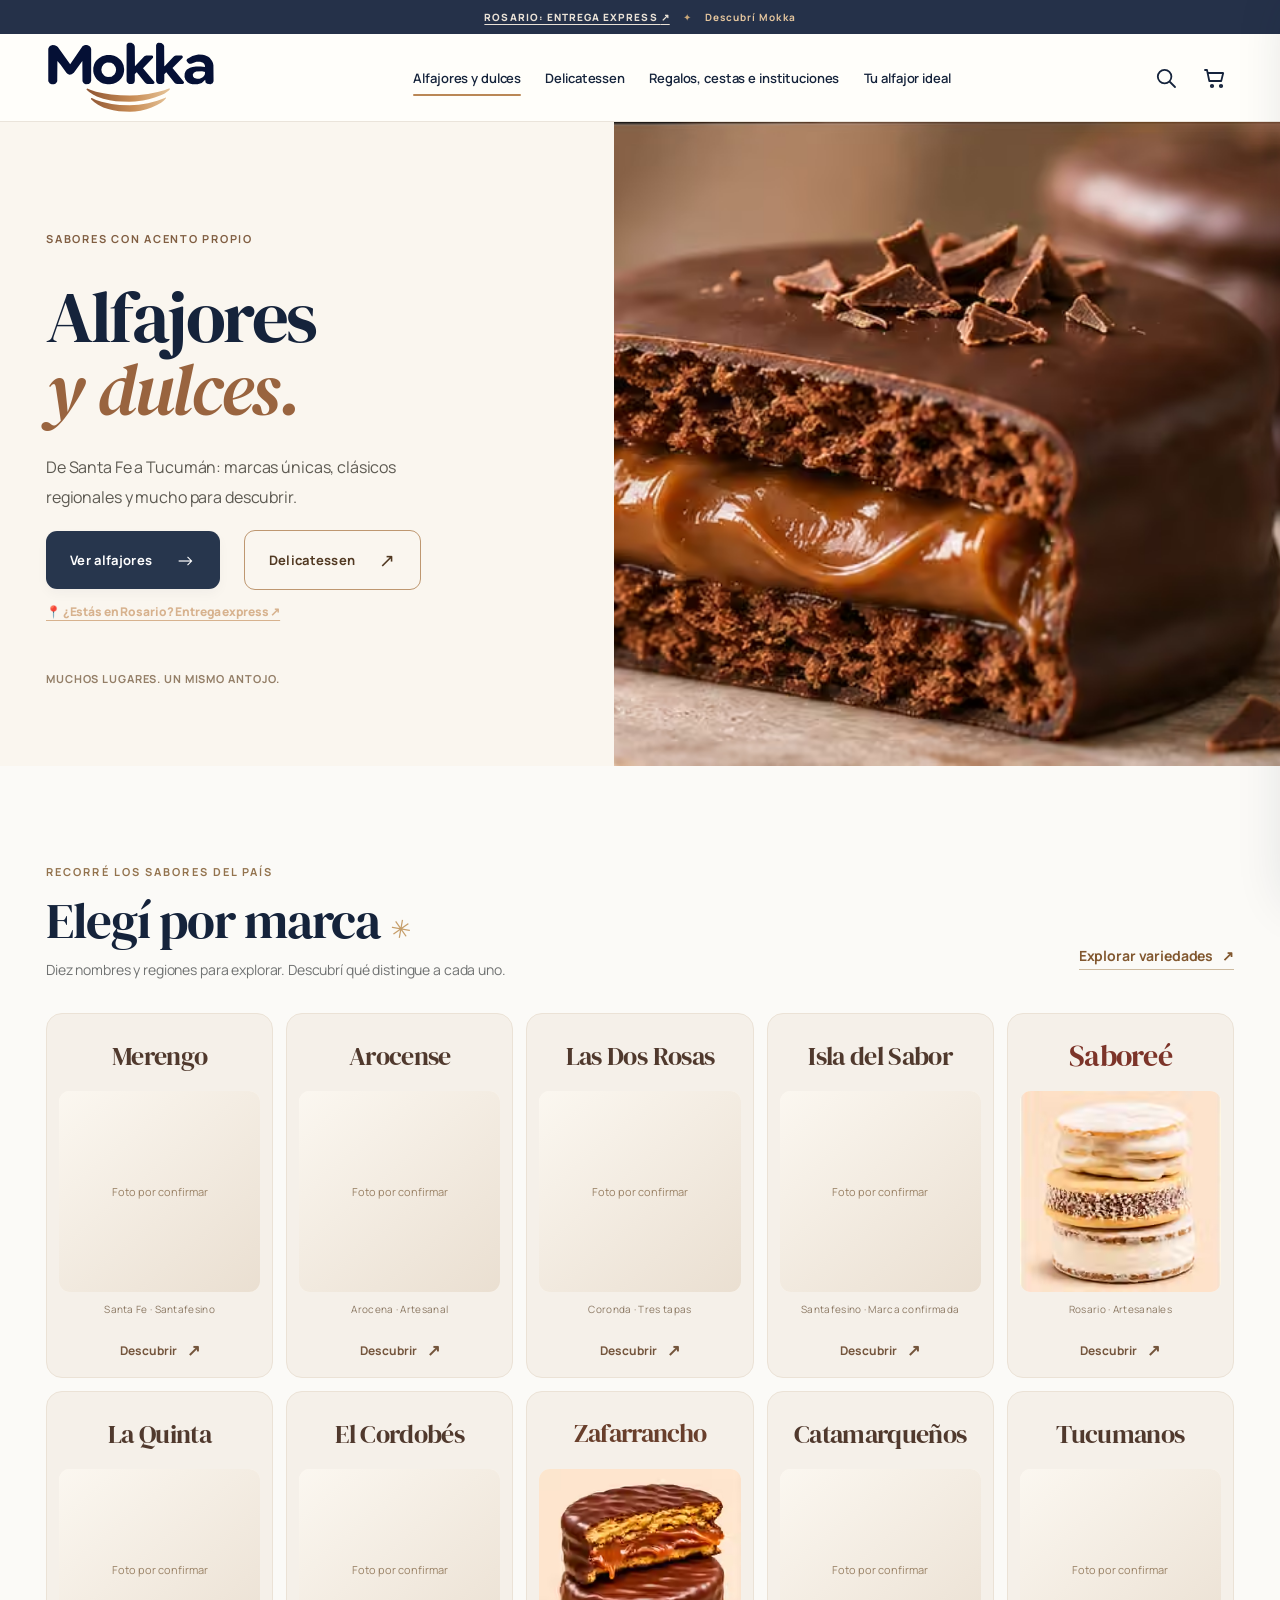
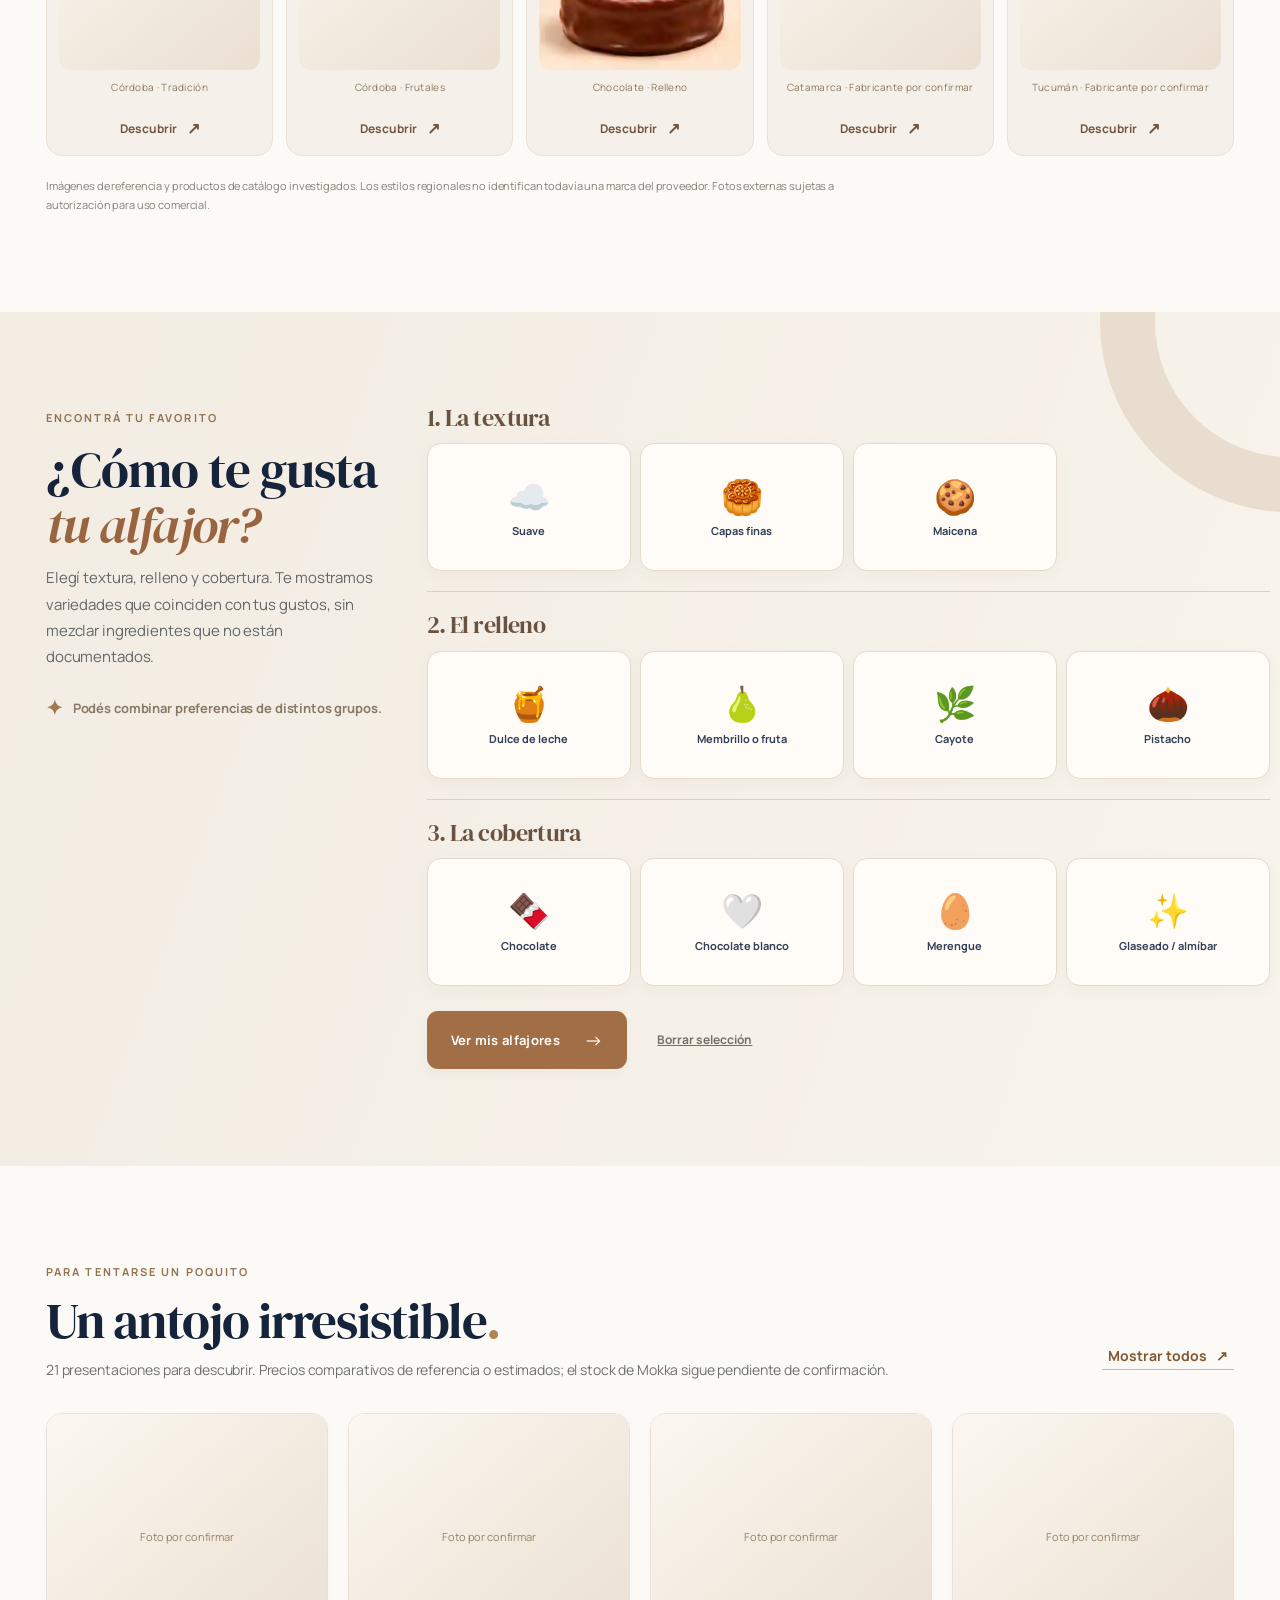
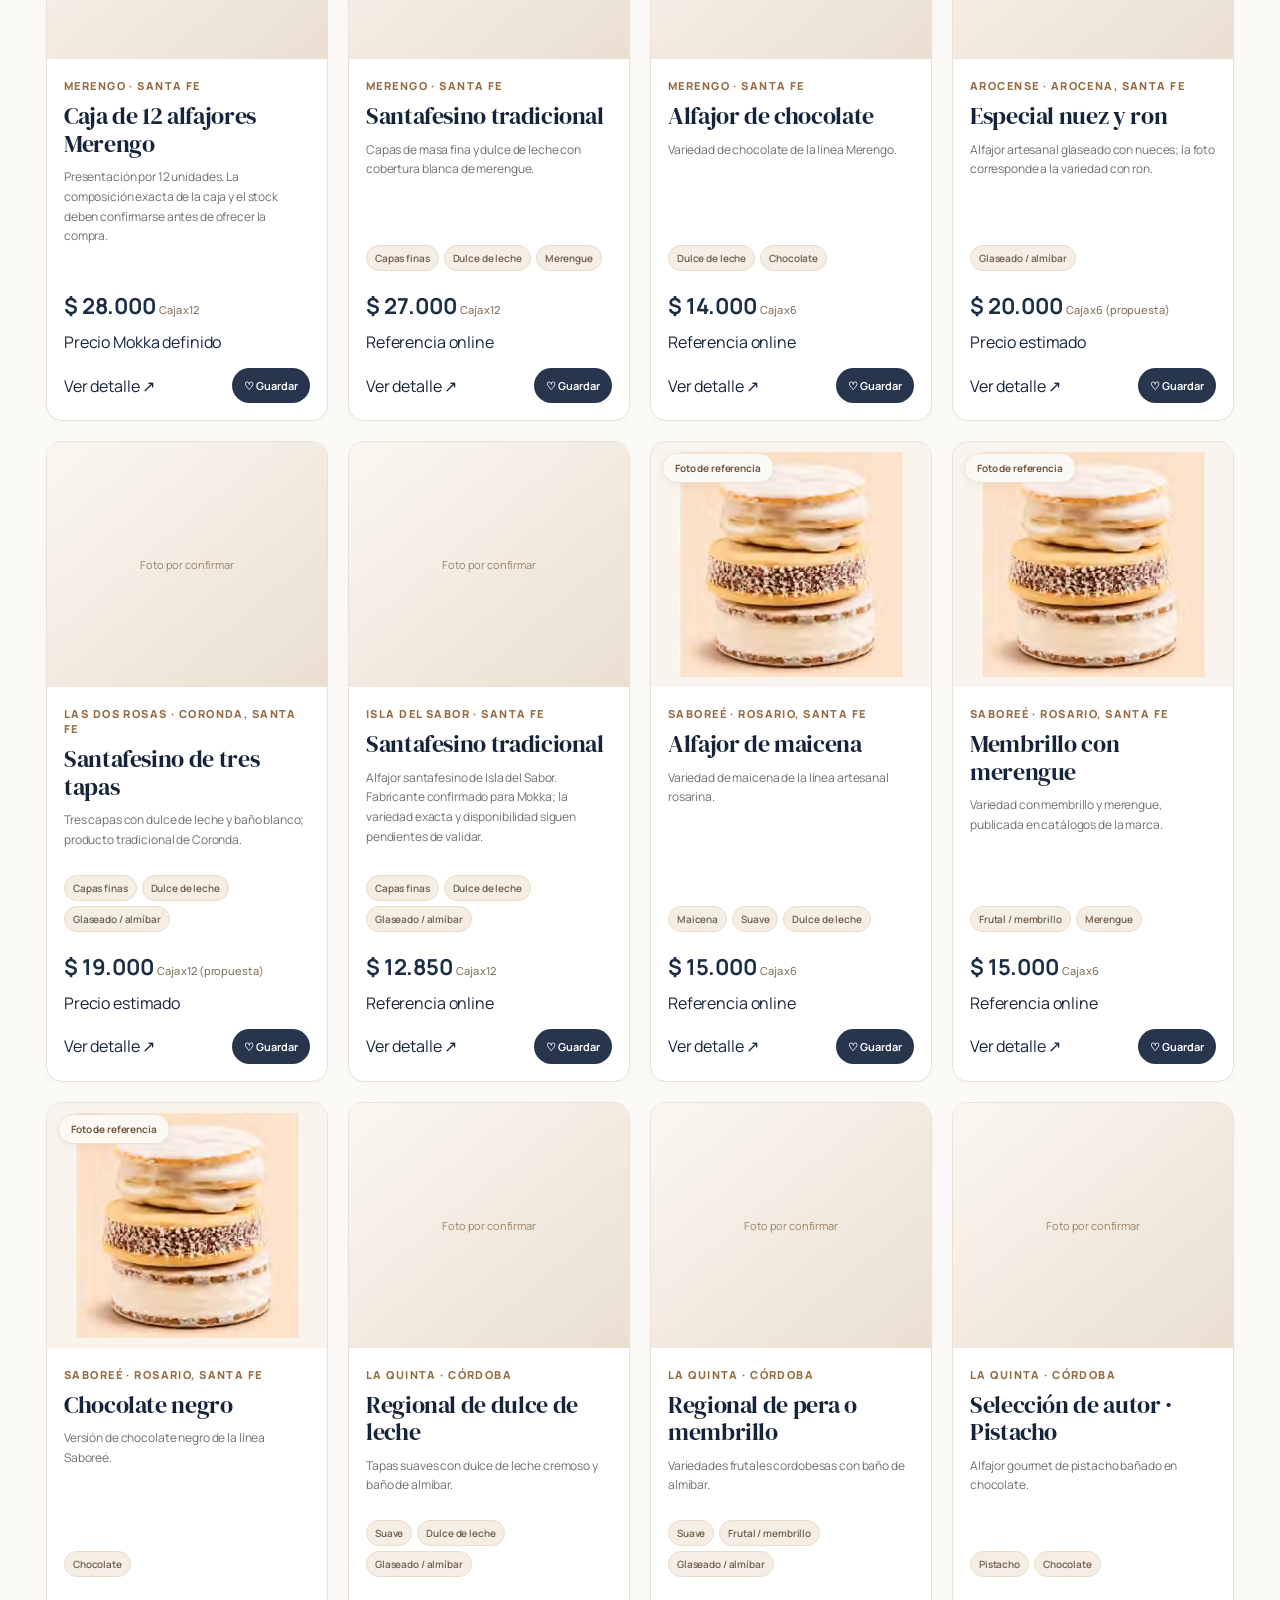
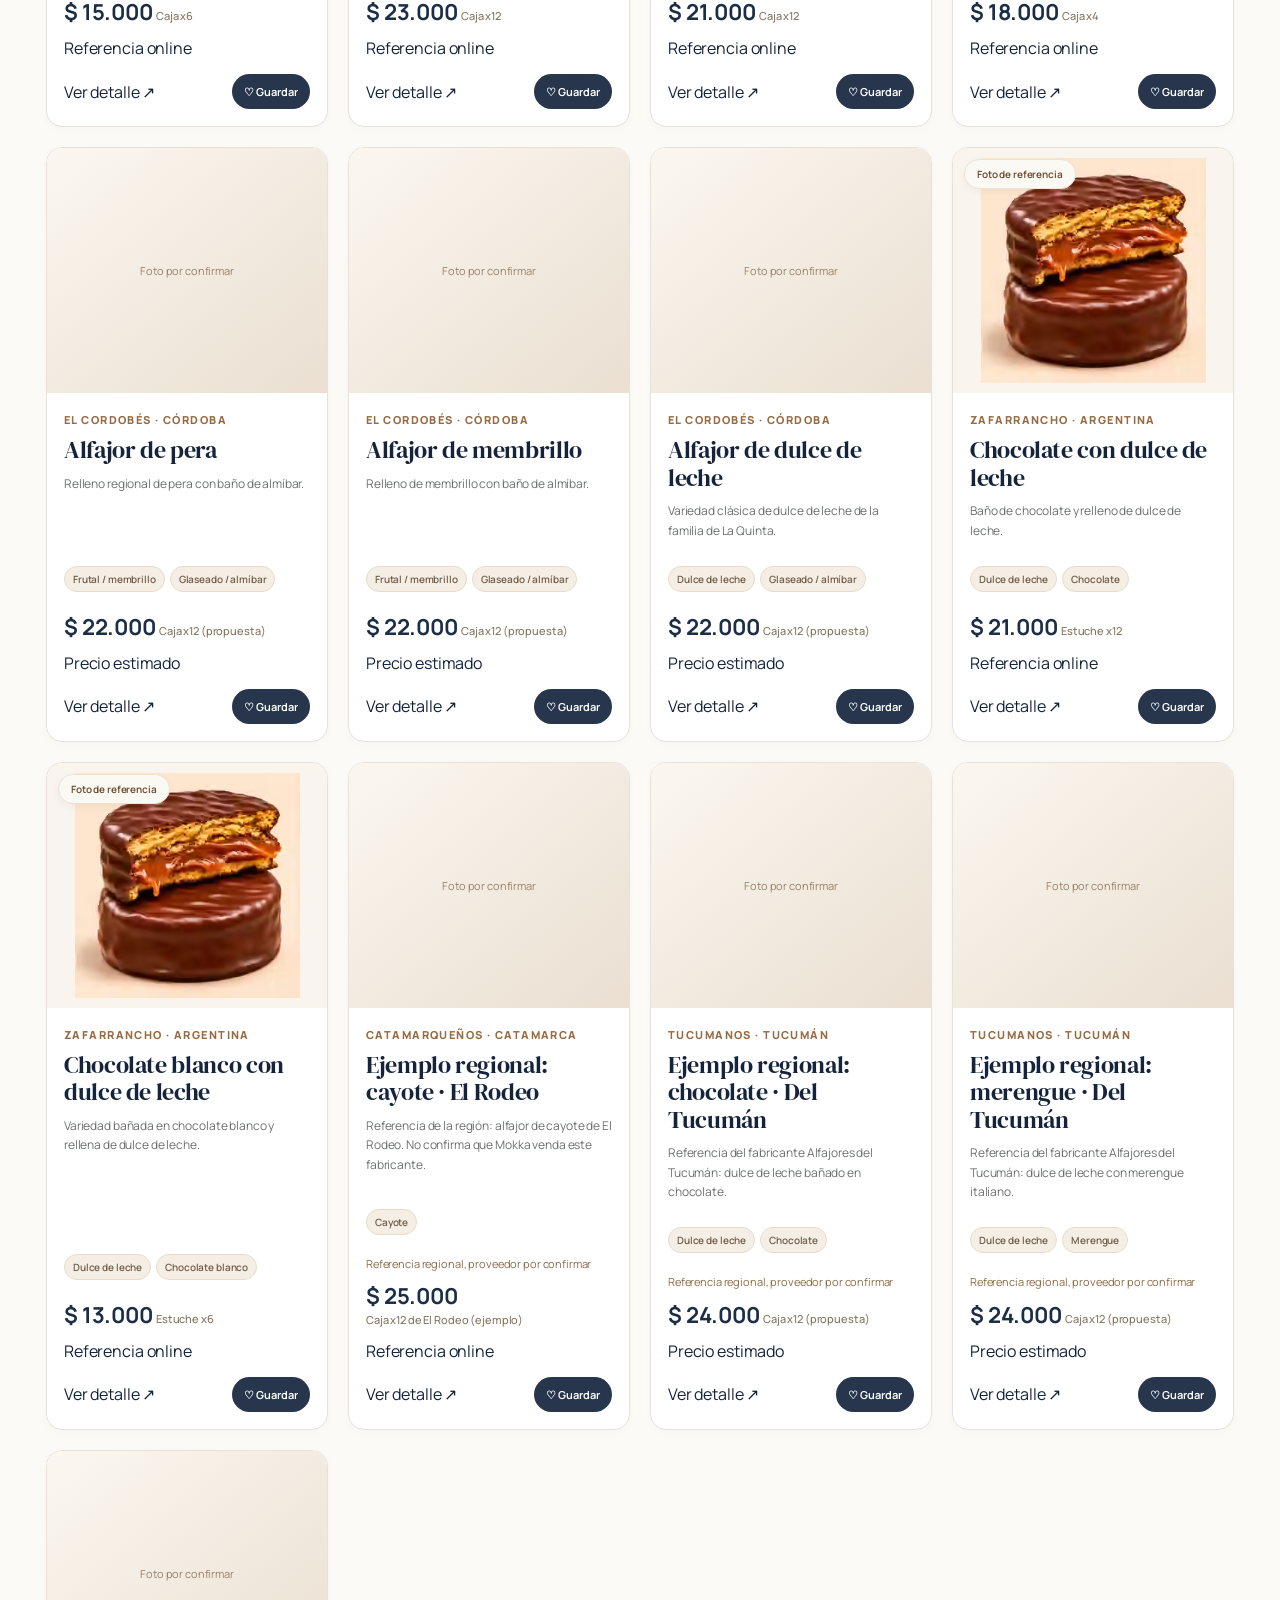
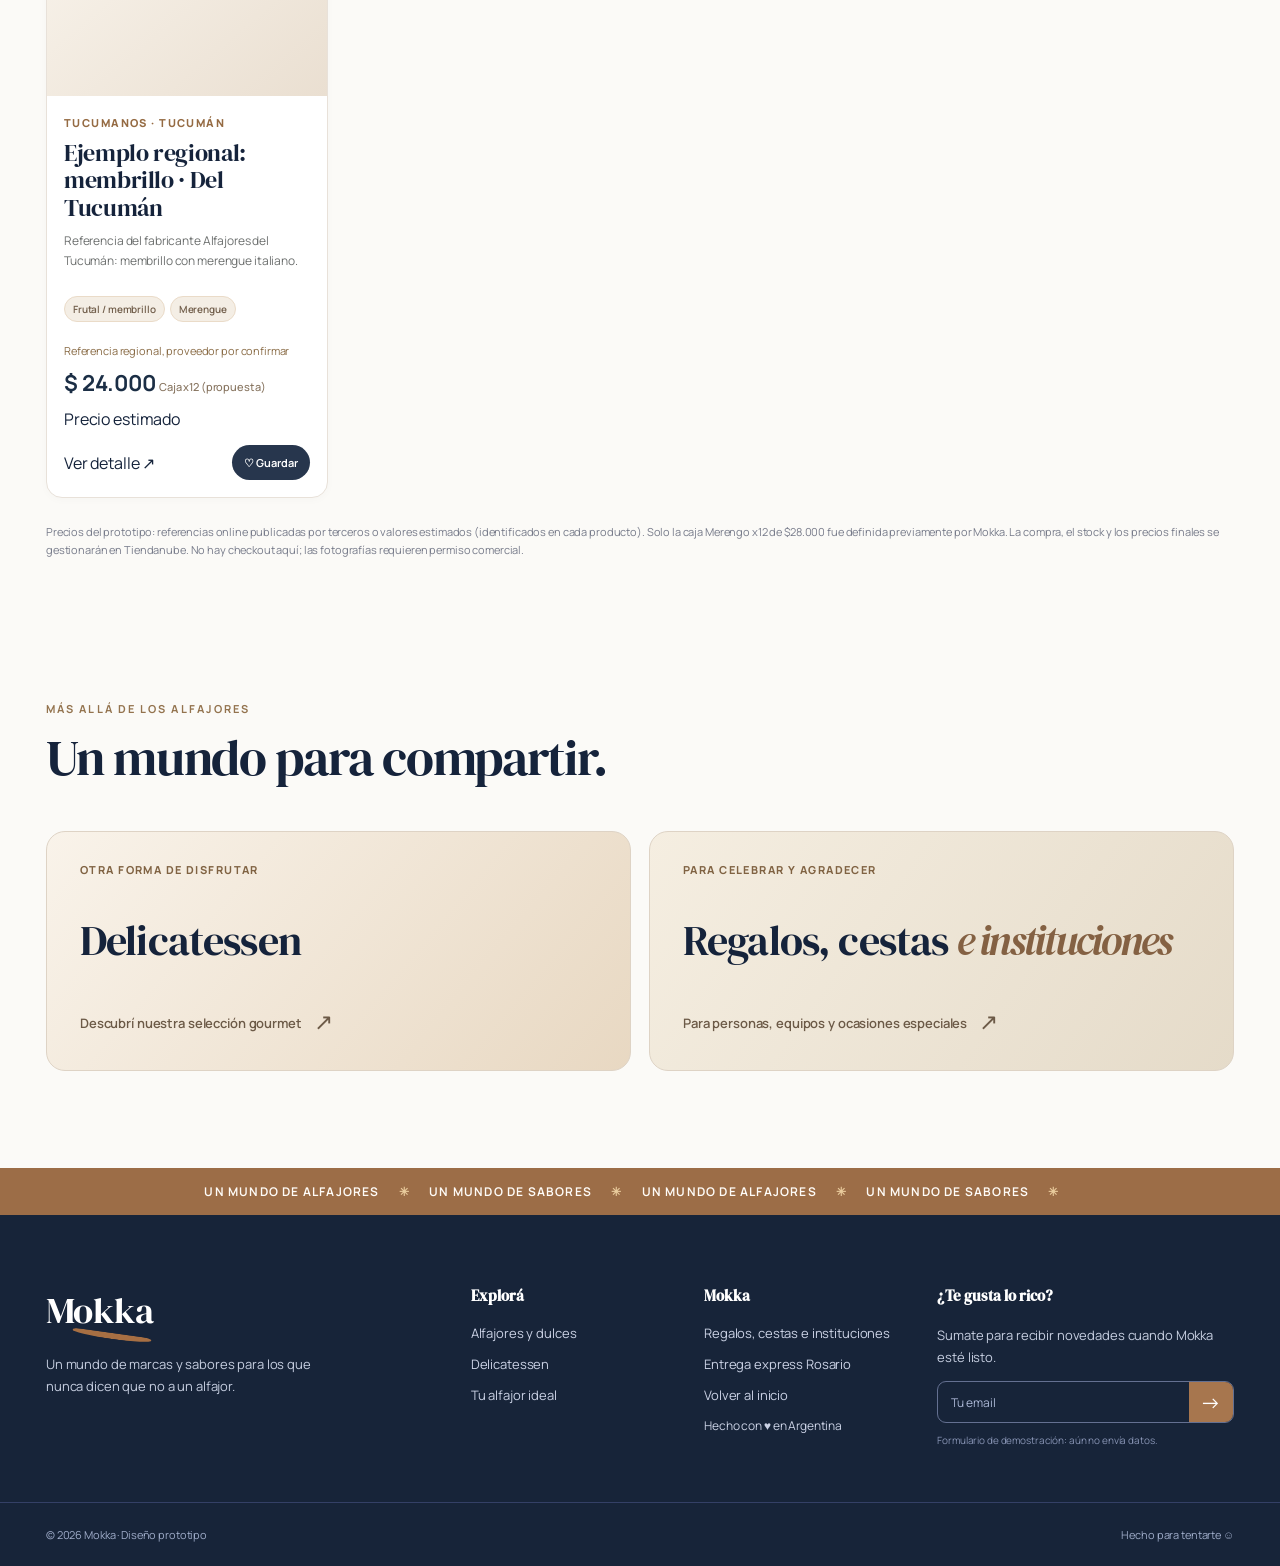
==== commit 05d96c00: "Load 21-product shared catalog and transparently explain source versus estimated prices" ====
--- a/index.html
+++ b/index.html
@@ -10,6 +10,7 @@
   <link rel="preconnect" href="https://fonts.gstatic.com" crossorigin>
   <link href="https://fonts.googleapis.com/css2?family=Manrope:wght@400;500;600;700;800&family=DM+Serif+Display:ital@0;1&display=swap" rel="stylesheet">
   <link rel="stylesheet" href="styles.css">
+  <script src="catalog-data.js" defer></script>
   <script src="app.js" defer></script>
   <script src="shop-links.js" defer></script>
 </head>
@@ -106,10 +107,10 @@
 </section>
 
     <section class="products-section wrap section" id="alfajores">
-      <div class="section-heading"><div><span class="eyebrow mini">PARA TENTARSE UN POQUITO</span><h2>Un antojo irresistible<span class="period">.</span></h2><p id="catalog-subtitle">Marcas y variedades para descubrir. Los precios se muestran únicamente cuando están definidos.</p></div><button type="button" class="link-arrow" id="reset-filters">Mostrar todos <span>↗</span></button></div>
+      <div class="section-heading"><div><span class="eyebrow mini">PARA TENTARSE UN POQUITO</span><h2>Un antojo irresistible<span class="period">.</span></h2><p id="catalog-subtitle">Precios para comparar: referencias de tiendas y estimaciones de Mokka, con su presentación indicada.</p></div><button type="button" class="link-arrow" id="reset-filters">Mostrar todos <span>↗</span></button></div>
       <div id="active-filter" class="active-filter" hidden></div>
       <div id="products-grid" class="products-grid" aria-live="polite"></div>
-      <p class="demo-disclaimer">Catálogo de prueba: la caja Merengo x12 tiene un precio de venta definido de $28.000; el resto de presentaciones, precios y el stock deben confirmarse. No se procesan compras aquí. Las fotos de terceros son referencias que requieren autorización para uso comercial.</p>
+      <p class="demo-disclaimer">Precios del prototipo: referencias online publicadas por terceros o valores estimados (identificados en cada producto). Solo la caja Merengo x12 de $28.000 fue definida previamente por Mokka. La compra, el stock y los precios finales se gestionarán en Tiendanube. No hay checkout aquí; las fotografías requieren permiso comercial.</p>
     </section>
 
     <section class="site-crosslinks wrap section" aria-label="Más para descubrir">
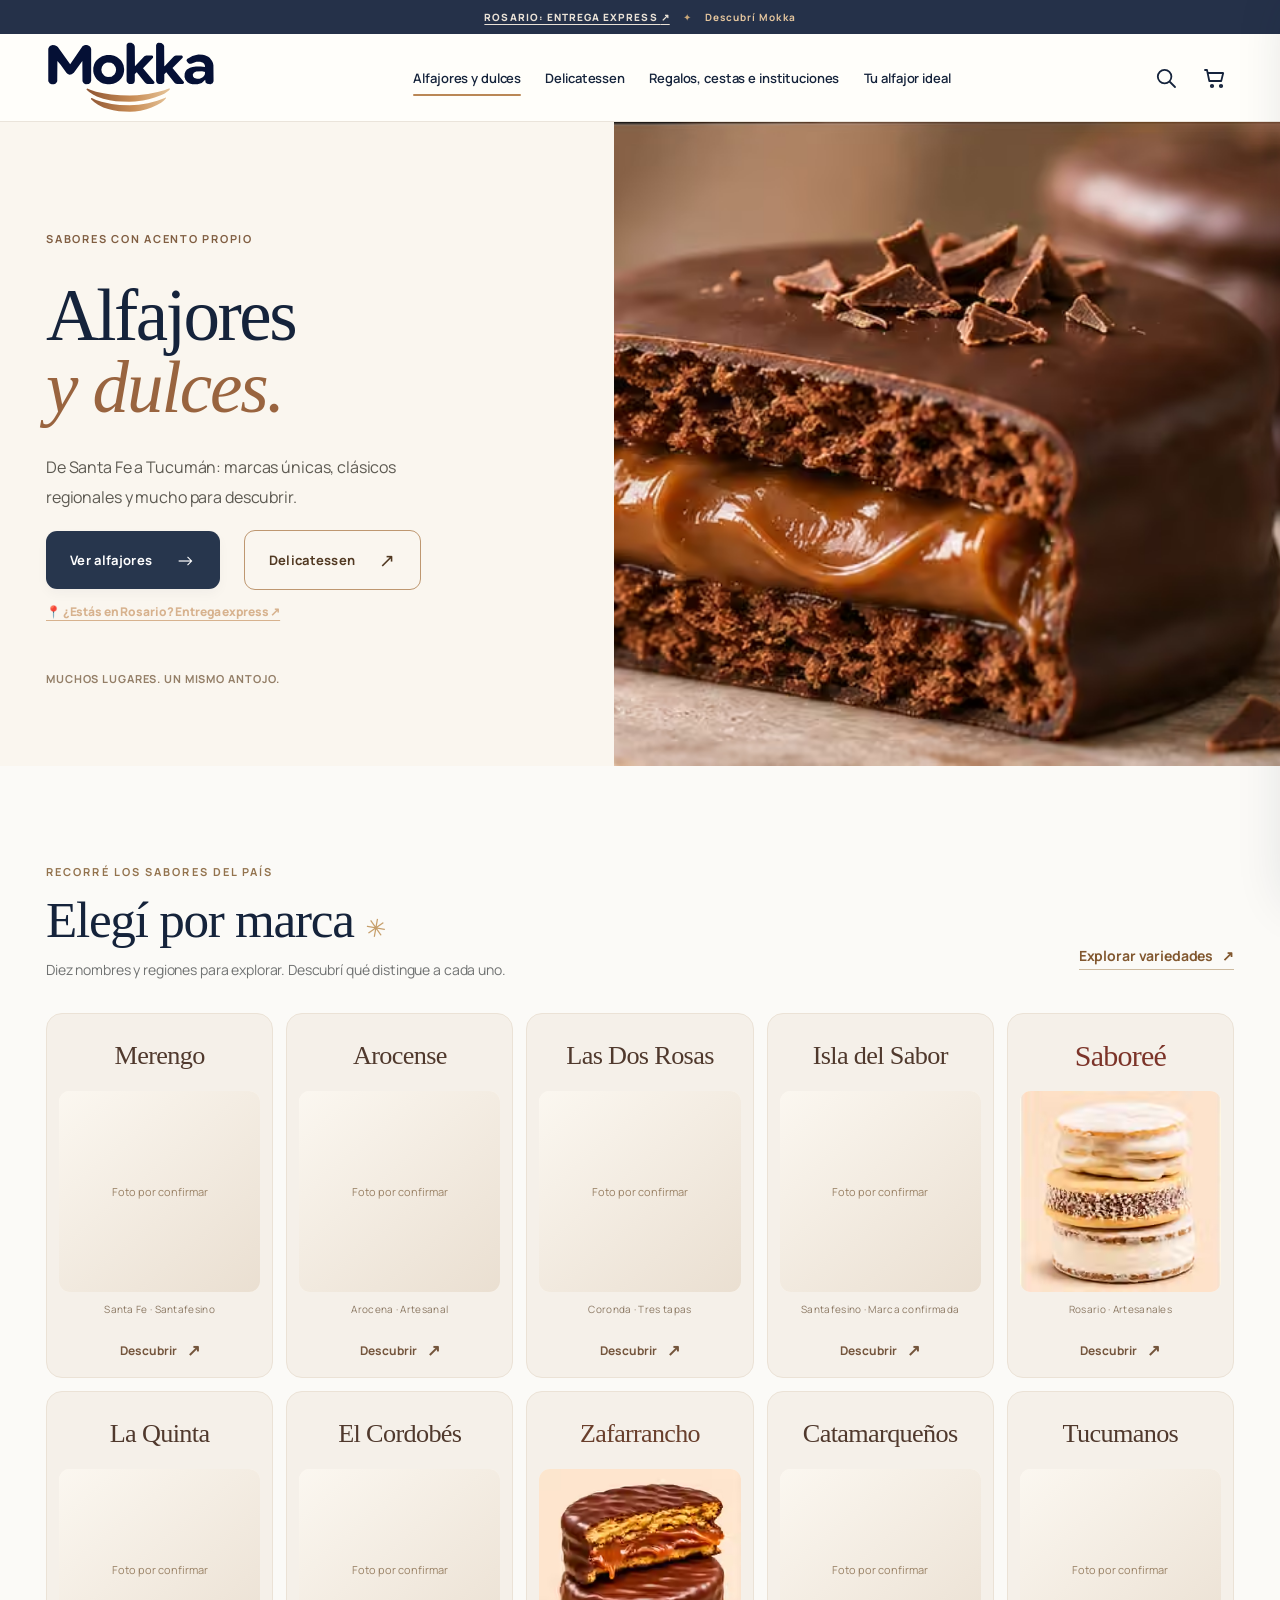
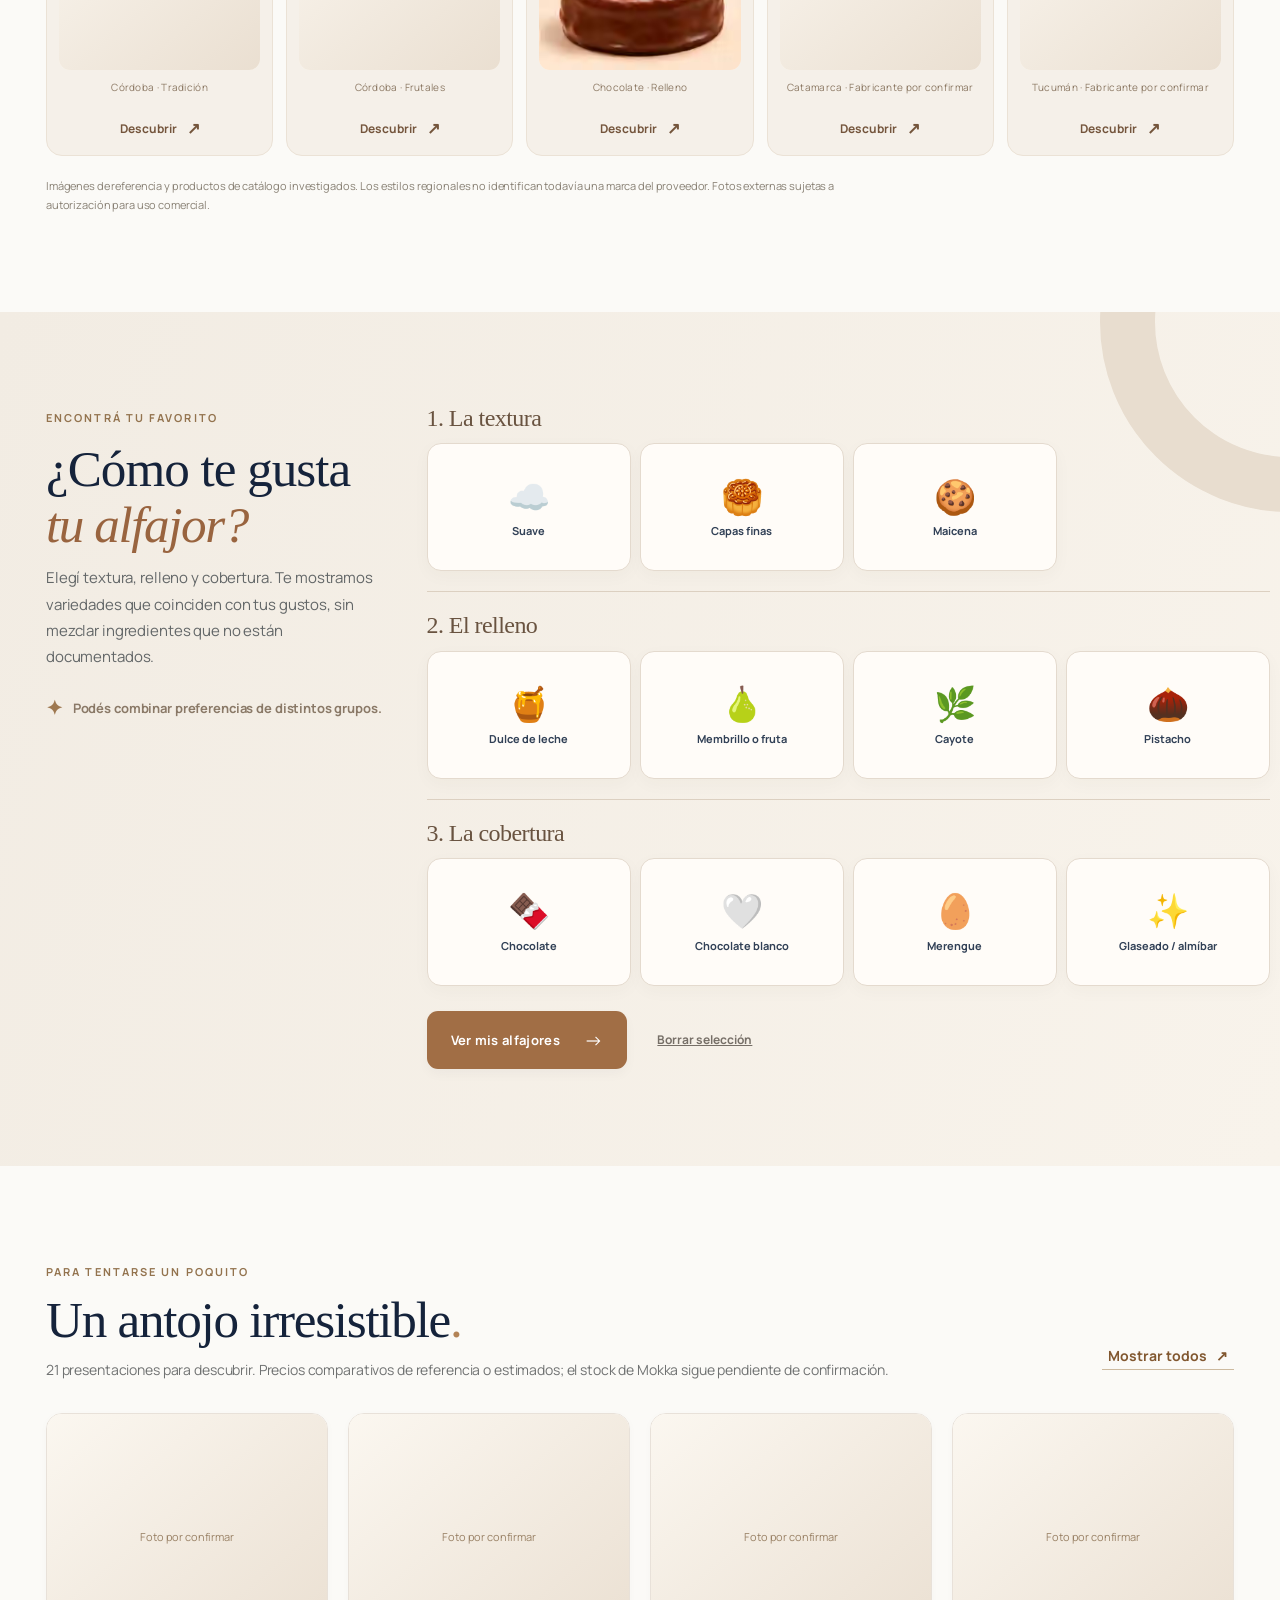
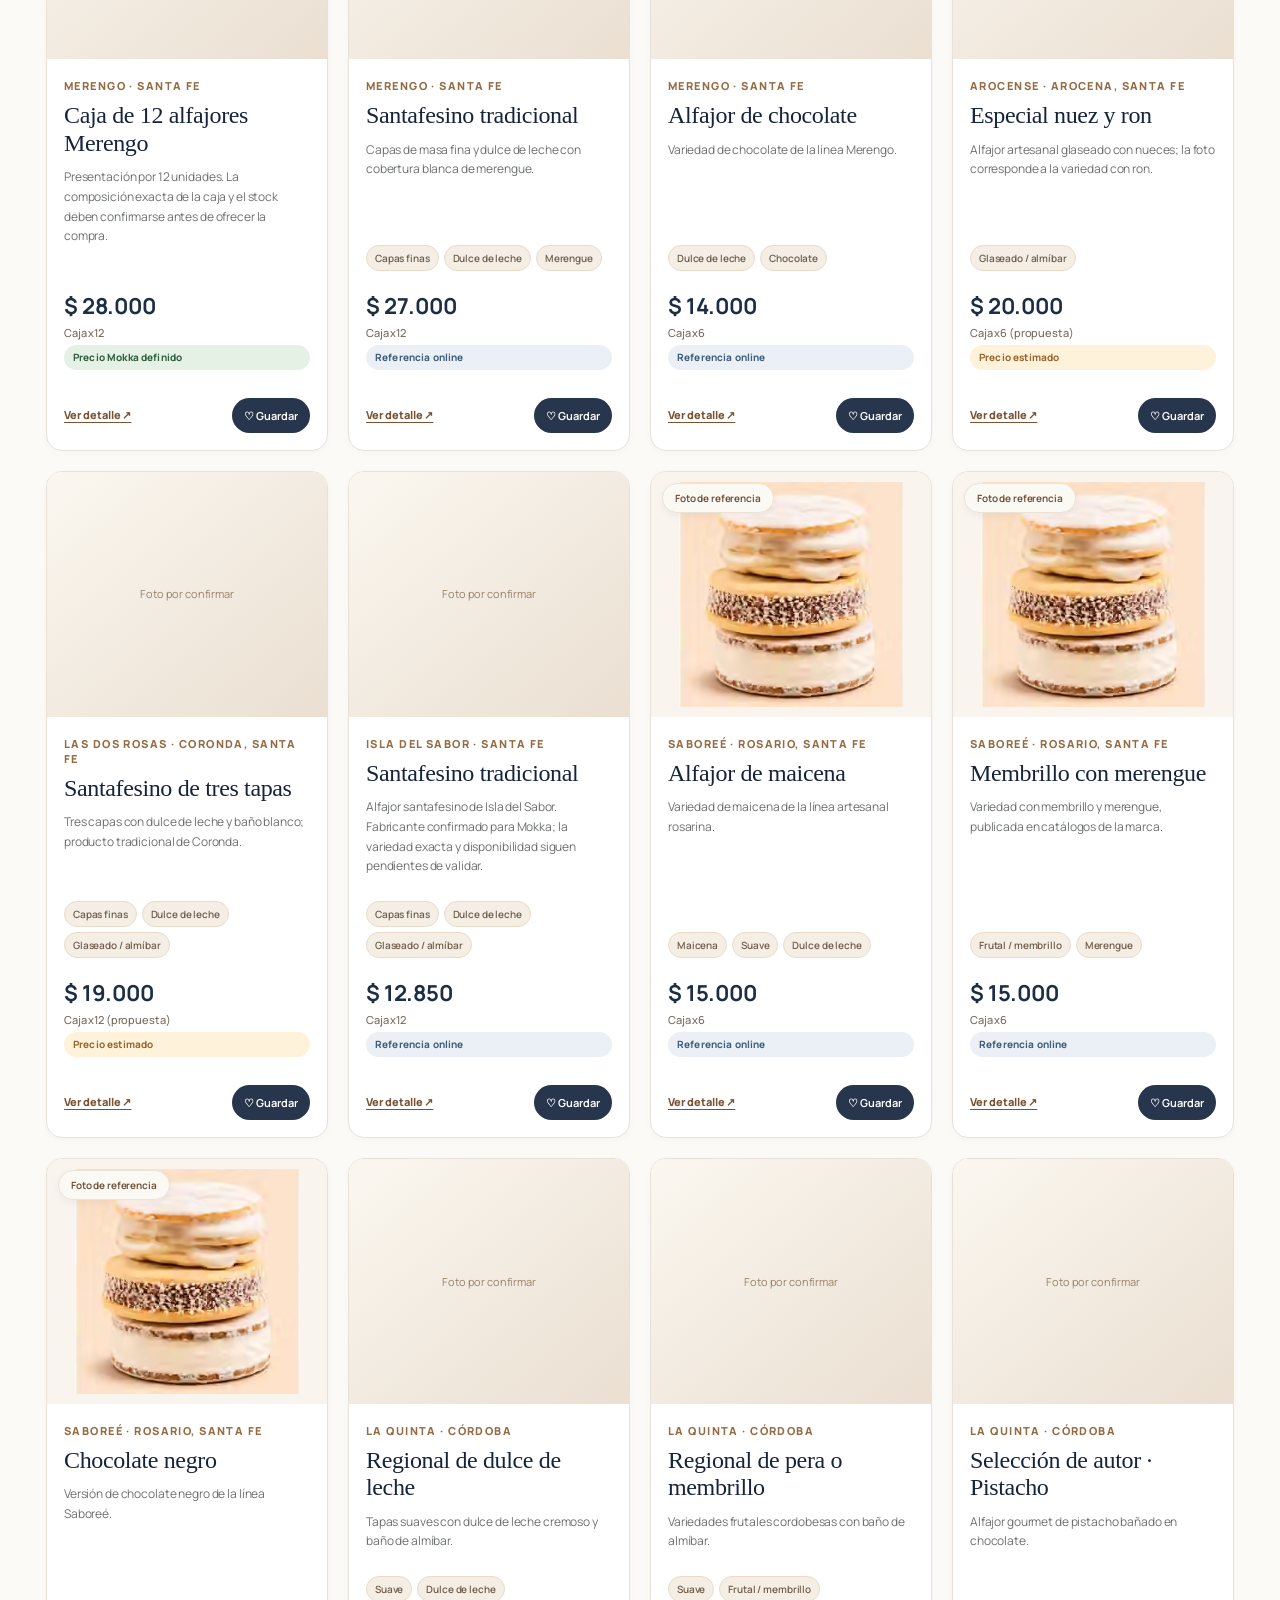
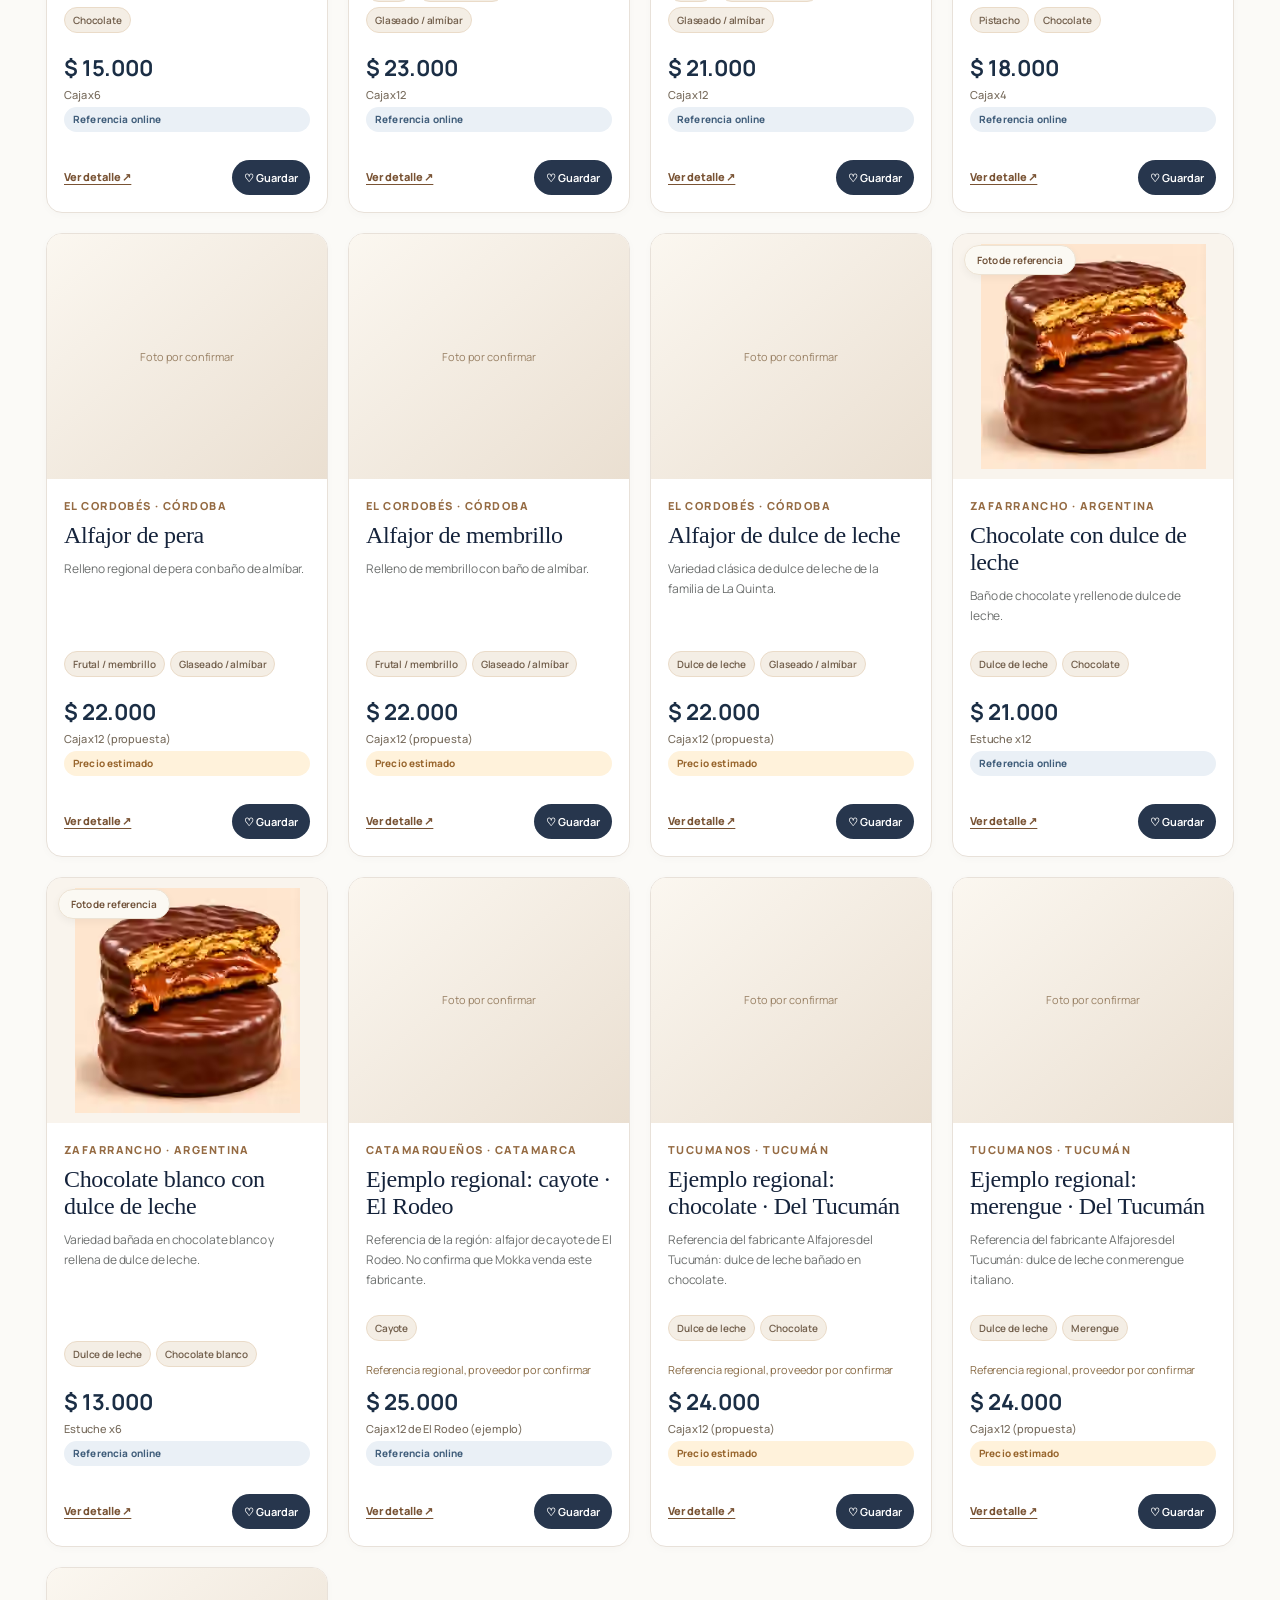
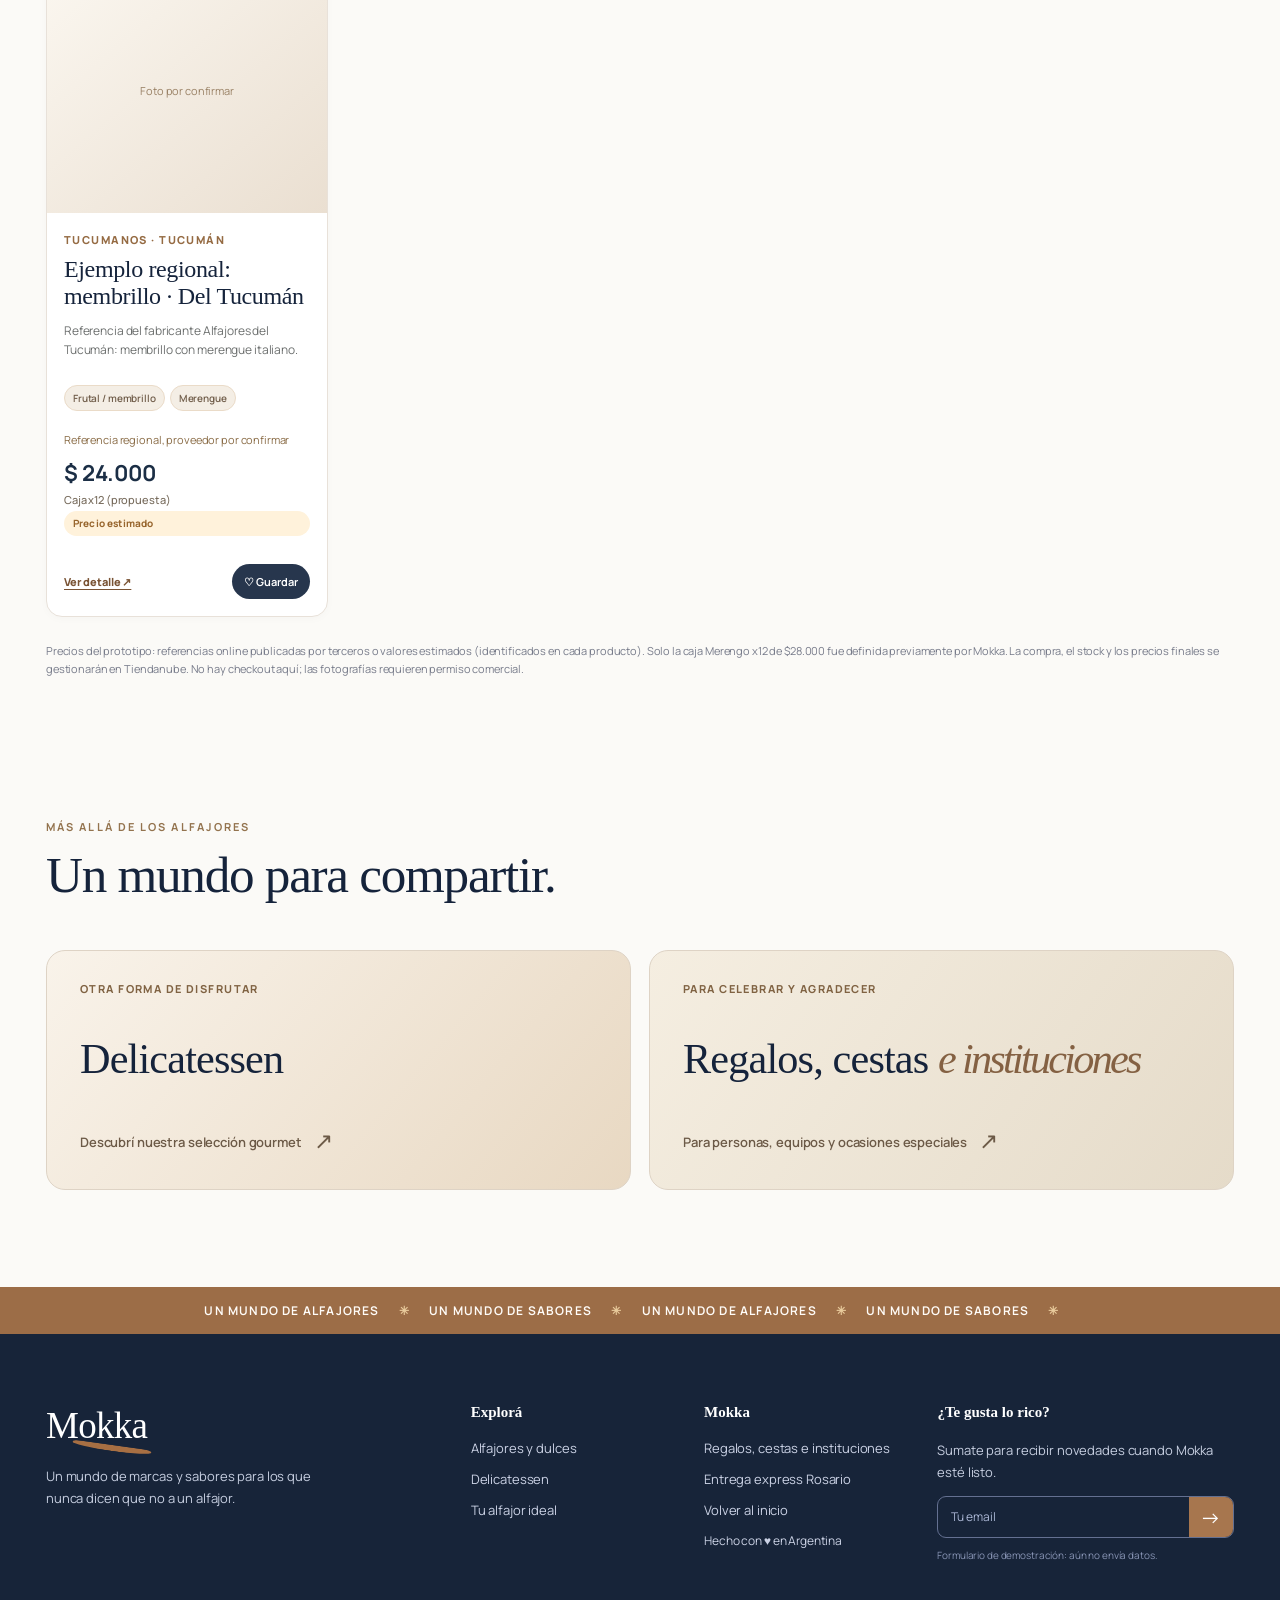
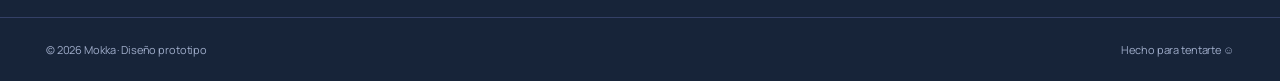
==== commit 8a1d230f: "Load Lato Heavy (900) and italic for Mokka page headlines" ====
--- a/index.html
+++ b/index.html
@@ -8,7 +8,7 @@
   <title>Mokka — Alfajores y dulces</title>
   <link rel="preconnect" href="https://fonts.googleapis.com">
   <link rel="preconnect" href="https://fonts.gstatic.com" crossorigin>
-  <link href="https://fonts.googleapis.com/css2?family=Manrope:wght@400;500;600;700;800&family=DM+Serif+Display:ital@0;1&display=swap" rel="stylesheet">
+  <link href="https://fonts.googleapis.com/css2?family=Manrope:wght@400;500;600;700;800&family=Lato:ital,wght@0,400;0,700;0,900;1,900&display=swap" rel="stylesheet">
   <link rel="stylesheet" href="styles.css">
   <script src="catalog-data.js" defer></script>
   <script src="app.js" defer></script>
--- a/styles.css
+++ b/styles.css
@@ -1027,3 +1027,199 @@
   .product-known-price strong{font-size:19px}
   .product-known-price span{font-size:10px}
 }
+
+
+/* MOKKA — researched product prices and individual product details. */
+.price-status{display:inline-flex;align-items:center;margin:0 0 13px;font:750 10px/1.3 var(--body-font);letter-spacing:.015em;padding:6px 9px;border-radius:30px;background:#eef1f0;color:#53625b}
+.price-status--defined{background:#e6f1e6;color:#315e3f}
+.price-status--reference{background:#eaf0f6;color:#415e7b}
+.price-status--estimate{background:#fff2db;color:#98662e}
+.product-known-price{margin-bottom:4px}
+.product-known-price span{display:block;width:100%;margin-top:4px;color:#766a5b;font-size:11px}
+.product-detail-link{display:inline-flex;gap:6px;align-items:center;font:800 11px/1.3 var(--body-font);color:#795334;text-decoration:underline;text-underline-offset:3px}
+.product-title a{color:inherit}
+.product-title a:hover{color:#946d4b}
+.product-photo{position:relative;cursor:pointer;text-decoration:none}
+.product-photo .product-tag{pointer-events:none}
+
+.mokka-product-detail{background:#fbfaf7;min-height:65vh}
+.detail-breadcrumb{display:flex;gap:10px;align-items:center;flex-wrap:wrap;color:#7e7368;font-size:11px;padding:26px 0 23px}
+.detail-breadcrumb a{color:#74685b;text-decoration:underline;text-underline-offset:3px}
+.detail-grid{display:grid;grid-template-columns:minmax(0,1.03fr) minmax(0,.97fr);gap:clamp(30px,5vw,76px);align-items:start;padding:5px 0 60px}
+.detail-media{min-width:0}
+.detail-image-frame{background:linear-gradient(135deg,#f2e7db,#e9dac7);border-radius:21px;overflow:hidden;position:relative;display:flex;align-items:center;justify-content:center;aspect-ratio:1/1}
+.detail-image-frame>img{display:block;width:100%;height:100%;object-fit:contain;padding:24px;mix-blend-mode:normal}
+.detail-image-note{position:absolute;bottom:14px;left:14px;right:14px;background:#fffaf5ee;color:#685c50;border:1px solid #eadfd2;border-radius:10px;padding:9px;font:500 10px/1.5 var(--body-font);text-align:center}
+.detail-eyebrow{font-size:11px;letter-spacing:.14em;color:#886b4d;text-transform:uppercase;font-weight:800;margin:10px 0 17px}
+.detail-info>h1{font:400 clamp(44px,4.7vw,76px)/1.02 var(--heading-font);letter-spacing:-.026em;color:#1d2d45;margin:0 0 19px}
+.detail-summary{font-size:14px;line-height:1.8;color:#625d55;max-width:535px;margin:0 0 27px}
+.detail-price-block{padding:25px 0 22px;border-top:1px solid #e2d7cb;border-bottom:1px solid #e2d7cb;display:flex;flex-direction:column;align-items:flex-start}
+.detail-price{font:500 clamp(32px,3.4vw,49px)/1 var(--heading-font);color:#182b44}
+.detail-pack{font-size:12px;margin:8px 0 12px;color:#6d6258}
+.detail-price-class{font:800 11px/1.3 var(--body-font);padding:7px 10px;border-radius:7px;background:#eaf0f6;color:#415e7b}
+.detail-price-class--defined{background:#e4f1e6;color:#346243}
+.detail-price-class--estimate{background:#ffefce;color:#9c681f}
+.detail-source{font:750 11px/1.5 var(--body-font);margin-top:15px;text-decoration:underline;text-underline-offset:3px;color:#7d5637}
+.detail-price-warning{max-width:540px;font:500 11px/1.65 var(--body-font);color:#827568;margin:9px 0 0}
+.detail-traits{display:flex;gap:7px;flex-wrap:wrap;margin:20px 0 25px}
+.detail-traits span{background:#eee6db;border-radius:35px;padding:8px 12px;font:700 11px/1 var(--body-font);color:#765e44}
+.detail-quantity-row{display:flex;align-items:center;justify-content:space-between;gap:13px;padding-bottom:15px}
+.detail-field-label{font-size:13px;font-weight:750}
+.detail-counter{border:1px solid #dcd0c3;background:white;border-radius:10px;display:flex;align-items:center;overflow:hidden;height:45px}
+.detail-counter button{height:45px;width:43px;font-size:22px;border:0;background:transparent;cursor:pointer;color:#26344b}
+.detail-counter button:hover{background:#f4eadc}
+.detail-counter input{height:45px;width:44px;border:0;border-inline:1px solid #e9e0d6;text-align:center;font:700 15px var(--body-font);-moz-appearance:textfield}
+.detail-counter input::-webkit-inner-spin-button,.detail-counter input::-webkit-outer-spin-button{-webkit-appearance:none;margin:0}
+.detail-total-row{display:flex;align-items:center;justify-content:space-between;padding:17px 0;border-top:1px solid #ebe2d7;color:#74695e;font-size:12px}
+.detail-total-row strong{font:500 24px var(--heading-font);color:#24364e}
+.detail-actions{display:flex;flex-wrap:wrap;gap:10px;align-items:center}
+.detail-actions .btn{max-width:100%;white-space:normal;justify-content:center}
+.detail-actions .btn-hero-secondary{border-color:#d2b99f}
+.detail-legal{font:500 11px/1.65 var(--body-font);color:#807567;margin:14px 0}
+.detail-feedback{font:750 11px var(--body-font);color:#4a7655;min-height:20px}
+.detail-services{display:grid;grid-template-columns:repeat(4,minmax(0,1fr));gap:13px;padding:24px 0;border-top:1px solid #e8ded3;border-bottom:1px solid #e8ded3}
+.detail-services>div{padding:15px 16px;background:#f2ece2;border-radius:13px;display:flex;flex-direction:column;gap:9px}
+.detail-services strong{font:750 13px/1.5 var(--body-font);color:#213249}
+.detail-services span{font:500 11px/1.6 var(--body-font);color:#766a5e}
+.detail-related{padding-top:65px;padding-bottom:90px}
+.detail-related-grid{display:grid;grid-template-columns:repeat(4,minmax(0,1fr));gap:14px}
+.detail-related-card{display:flex;flex-direction:column;border:1px solid #e5dace;border-radius:14px;overflow:hidden;background:white;min-width:0}
+.detail-related-card:hover{box-shadow:0 12px 28px #10172513;transform:translateY(-2px)}
+.detail-related-photo{aspect-ratio:1.2/1;background:#f3e9dc}
+.detail-related-photo img{display:block;width:100%;height:100%;object-fit:contain;padding:12px}
+.detail-related-copy{padding:15px;display:flex;flex-direction:column;gap:8px;flex:1}
+.detail-related-copy small{font:700 10px var(--body-font);color:#986b45;text-transform:uppercase;letter-spacing:.05em}
+.detail-related-copy strong{font:400 22px/1.13 var(--heading-font);color:#213248}
+.detail-related-copy span{font:700 11px/1.4 var(--body-font);color:#675746;margin-top:auto}
+.detail-not-found{padding:75px 0 140px}
+.detail-not-found h1{font:400 64px var(--heading-font)}
+.detail-not-found p{margin-bottom:30px}
+@media(max-width:900px){
+ .detail-grid{grid-template-columns:1fr;gap:22px}
+ .detail-image-frame{aspect-ratio:1.45/1;max-height:560px}
+ .detail-info>h1{font-size:clamp(41px,8vw,64px)}
+ .detail-related-grid{grid-template-columns:repeat(2,minmax(0,1fr))}
+}
+@media(max-width:560px){
+ .detail-breadcrumb{padding:16px 0;font-size:10px}
+ .detail-grid{gap:17px;padding-bottom:33px}
+ .detail-image-frame{aspect-ratio:1/1;border-radius:12px}
+ .detail-image-frame>img{padding:7px}
+ .detail-image-note{bottom:7px;left:7px;right:7px;font-size:9px;padding:6px}
+ .detail-info>h1{font-size:43px;margin-bottom:13px}
+ .detail-eyebrow{font-size:10px;margin-top:0}
+ .detail-summary{font-size:13px;margin-bottom:21px}
+ .detail-price-block{padding:20px 0}
+ .detail-price{font-size:37px}
+ .detail-quantity-row{gap:7px}
+ .detail-field-label{font-size:11px}
+ .detail-actions{flex-direction:column;align-items:stretch}
+ .detail-actions .btn{width:100%}
+ .detail-services{grid-template-columns:1fr;gap:8px}
+ .detail-services>div{padding:12px 14px}
+ .detail-related-grid{gap:9px}
+ .detail-related-copy{padding:12px}
+ .detail-related-copy strong{font-size:19px}
+ .detail-related{padding-top:45px}
+}
+
+/* Disabled only in preview: real Tiendanube buttons come from its native product form. */
+.product-detail-page .detail-actions button:disabled{opacity:.56;cursor:not-allowed;box-shadow:none;filter:grayscale(.15)}
+
+
+/* Product detail attributes: exactly mirrors the three categories in "Tu alfajor ideal". */
+.detail-attributes{
+  margin:23px 0 27px;
+  padding:22px 0;
+  border-top:1px solid #e9ddd0;
+  border-bottom:1px solid #e9ddd0;
+}
+.detail-attributes>h2{
+  font:400 28px/1.12 var(--heading-font);
+  margin:0 0 6px;
+  color:#22344c;
+}
+.detail-attributes>p{
+  font:500 11px/1.6 var(--body-font);
+  color:#807363;
+  margin:0 0 18px;
+}
+.detail-attributes-grid{display:grid;gap:12px}
+.detail-attribute-group{
+  display:grid;
+  grid-template-columns:126px minmax(0,1fr);
+  gap:10px 15px;
+  align-items:center;
+  padding:11px 13px;
+  border:1px solid #e8ddcf;
+  border-radius:12px;
+  background:#f9f5ee;
+}
+.detail-attribute-group h3{
+  font:400 18px/1.2 var(--heading-font);
+  color:#765239;
+  margin:0;
+}
+.detail-attribute-values{display:flex;flex-wrap:wrap;gap:6px;min-width:0}
+.detail-attribute-tag{
+  display:inline-flex;align-items:center;gap:6px;
+  border:1px solid #e0cfbb;border-radius:30px;
+  padding:8px 11px;
+  background:#fffefa;
+  color:#24344c;
+  font:750 11px/1.3 var(--body-font);
+}
+.detail-attribute-emoji{font-size:16px;line-height:1}
+.detail-attribute-missing{color:#958574;font:500 11px/1.45 var(--body-font);font-style:italic}
+@media(max-width:560px){
+  .detail-attributes{margin:15px 0 19px;padding:17px 0}
+  .detail-attributes>h2{font-size:25px}
+  .detail-attribute-group{grid-template-columns:1fr;gap:8px;padding:13px}
+  .detail-attribute-group h3{font-size:17px}
+  .detail-attribute-tag{font-size:11px;padding:7px 10px}
+}
+
+/* Delivery benefits: four cards on desktop, comfortable on tablets/phones. */
+@media(min-width:561px) and (max-width:1050px){
+  .detail-services{grid-template-columns:repeat(2,minmax(0,1fr))}
+}
+
+
+/* Delicatessen hero: same dimensions as the Alfajores homepage hero. */
+@media(min-width:851px){
+  .deli-hero{
+    grid-template-columns:48% 52%;
+    min-height:615px;
+  }
+  .deli-hero .editorial-hero-media{min-height:615px}
+}
+.deli-hero .editorial-hero-media{background:#9b633c}
+.deli-hero .editorial-hero-media img{
+  display:block;
+  width:100%;
+  height:100%;
+  object-fit:cover;
+  object-position:48% 50%;
+}
+@media(max-width:850px){
+  .deli-hero{
+    height:calc(100vh - 76px);
+    height:calc(100svh - 76px);
+    min-height:560px;
+    max-height:800px;
+  }
+  .deli-hero .editorial-hero-media{
+    min-height:0;
+    height:100%;
+  }
+  .deli-hero .editorial-hero-media img{object-position:47% 46%}
+}
+@media(max-width:560px){
+  .deli-hero{
+    height:calc(100vh - 66px);
+    height:calc(100svh - 66px);
+    min-height:540px;
+    max-height:730px;
+  }
+  .deli-hero .editorial-hero-media img{object-position:46% 50%}
+}
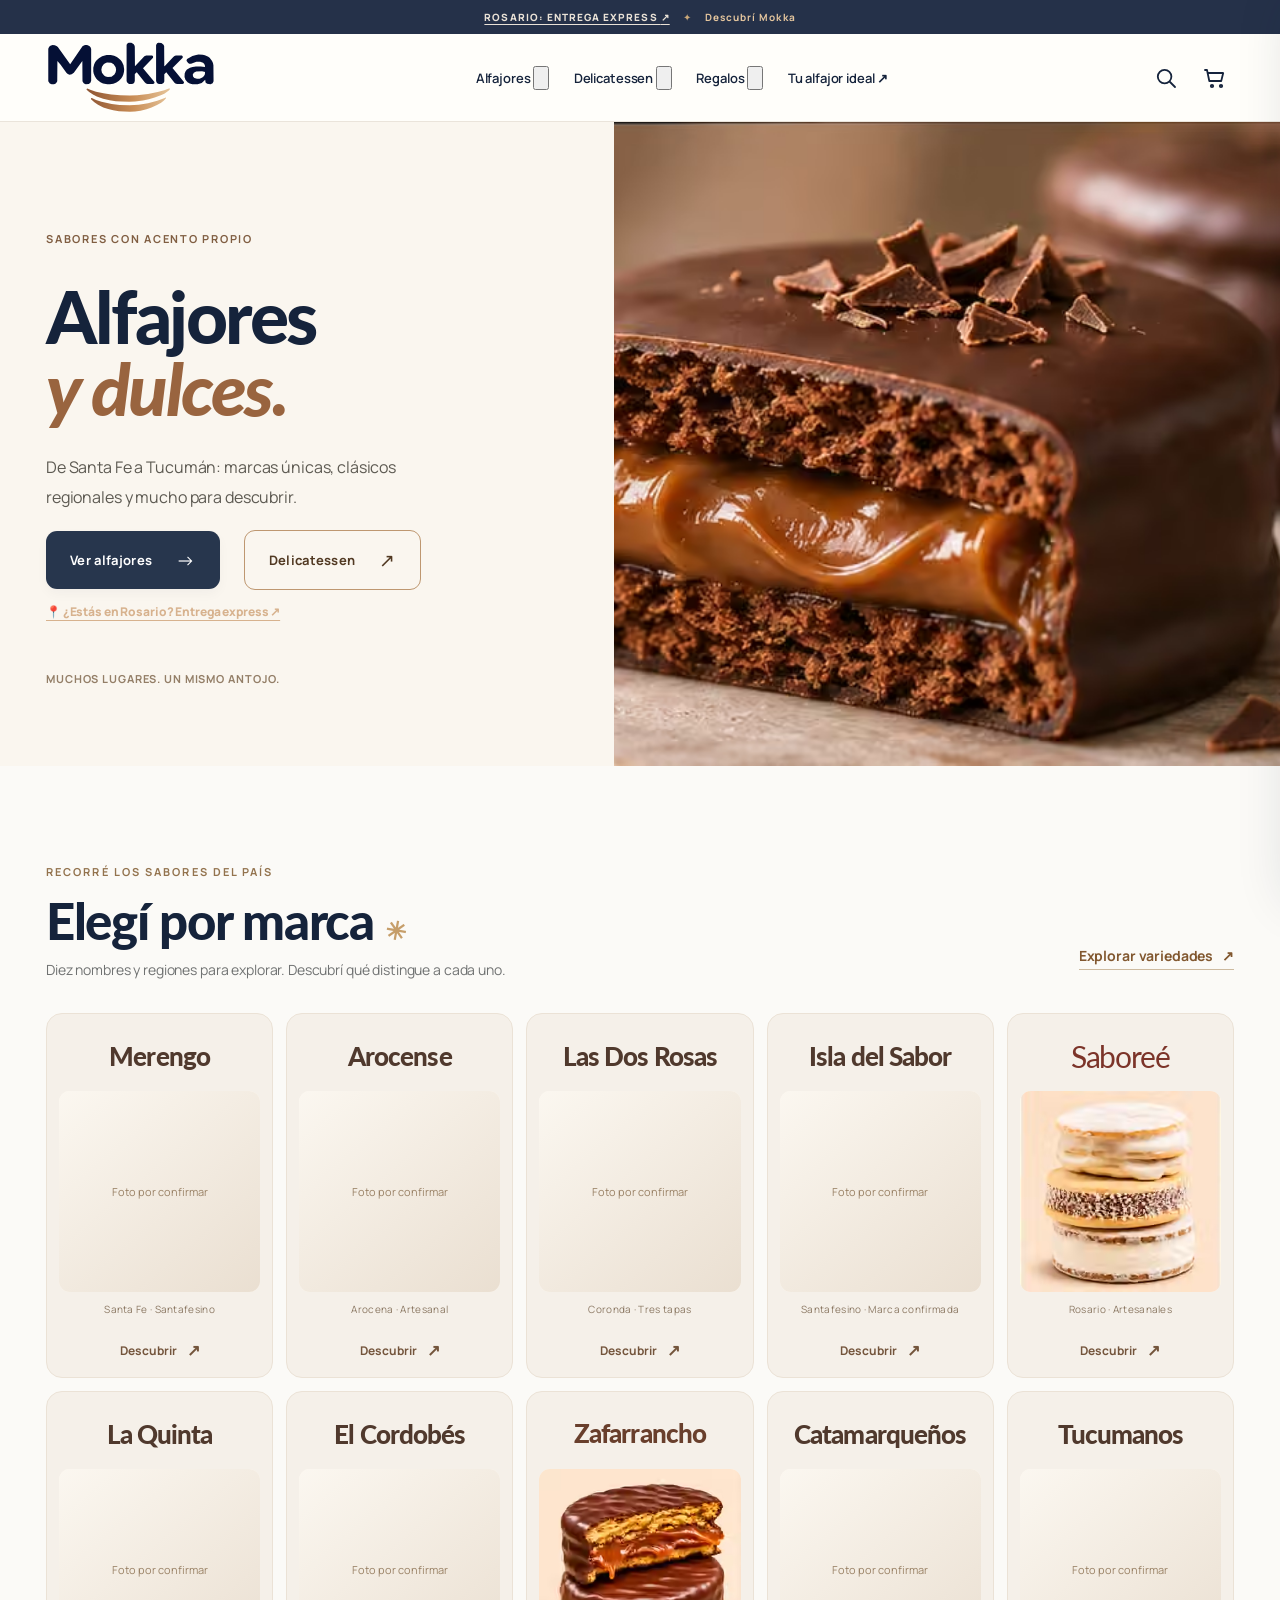
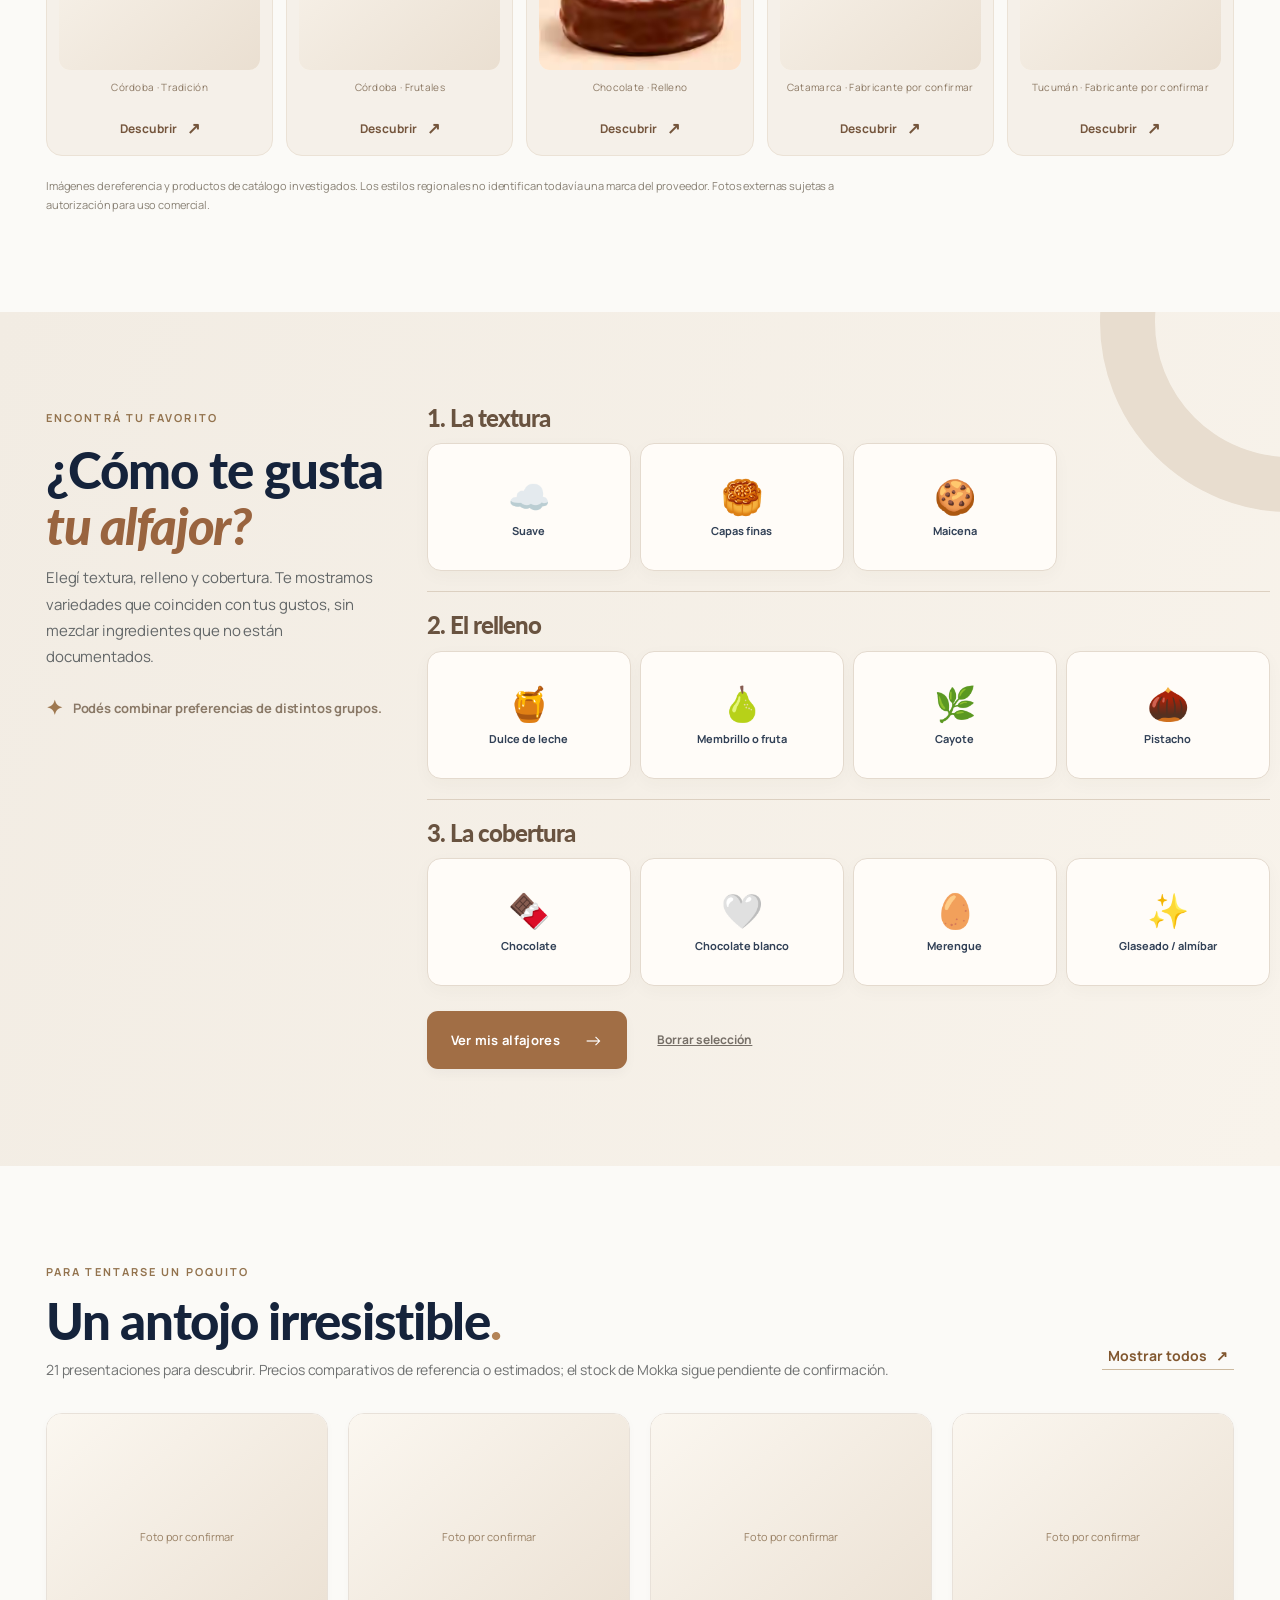
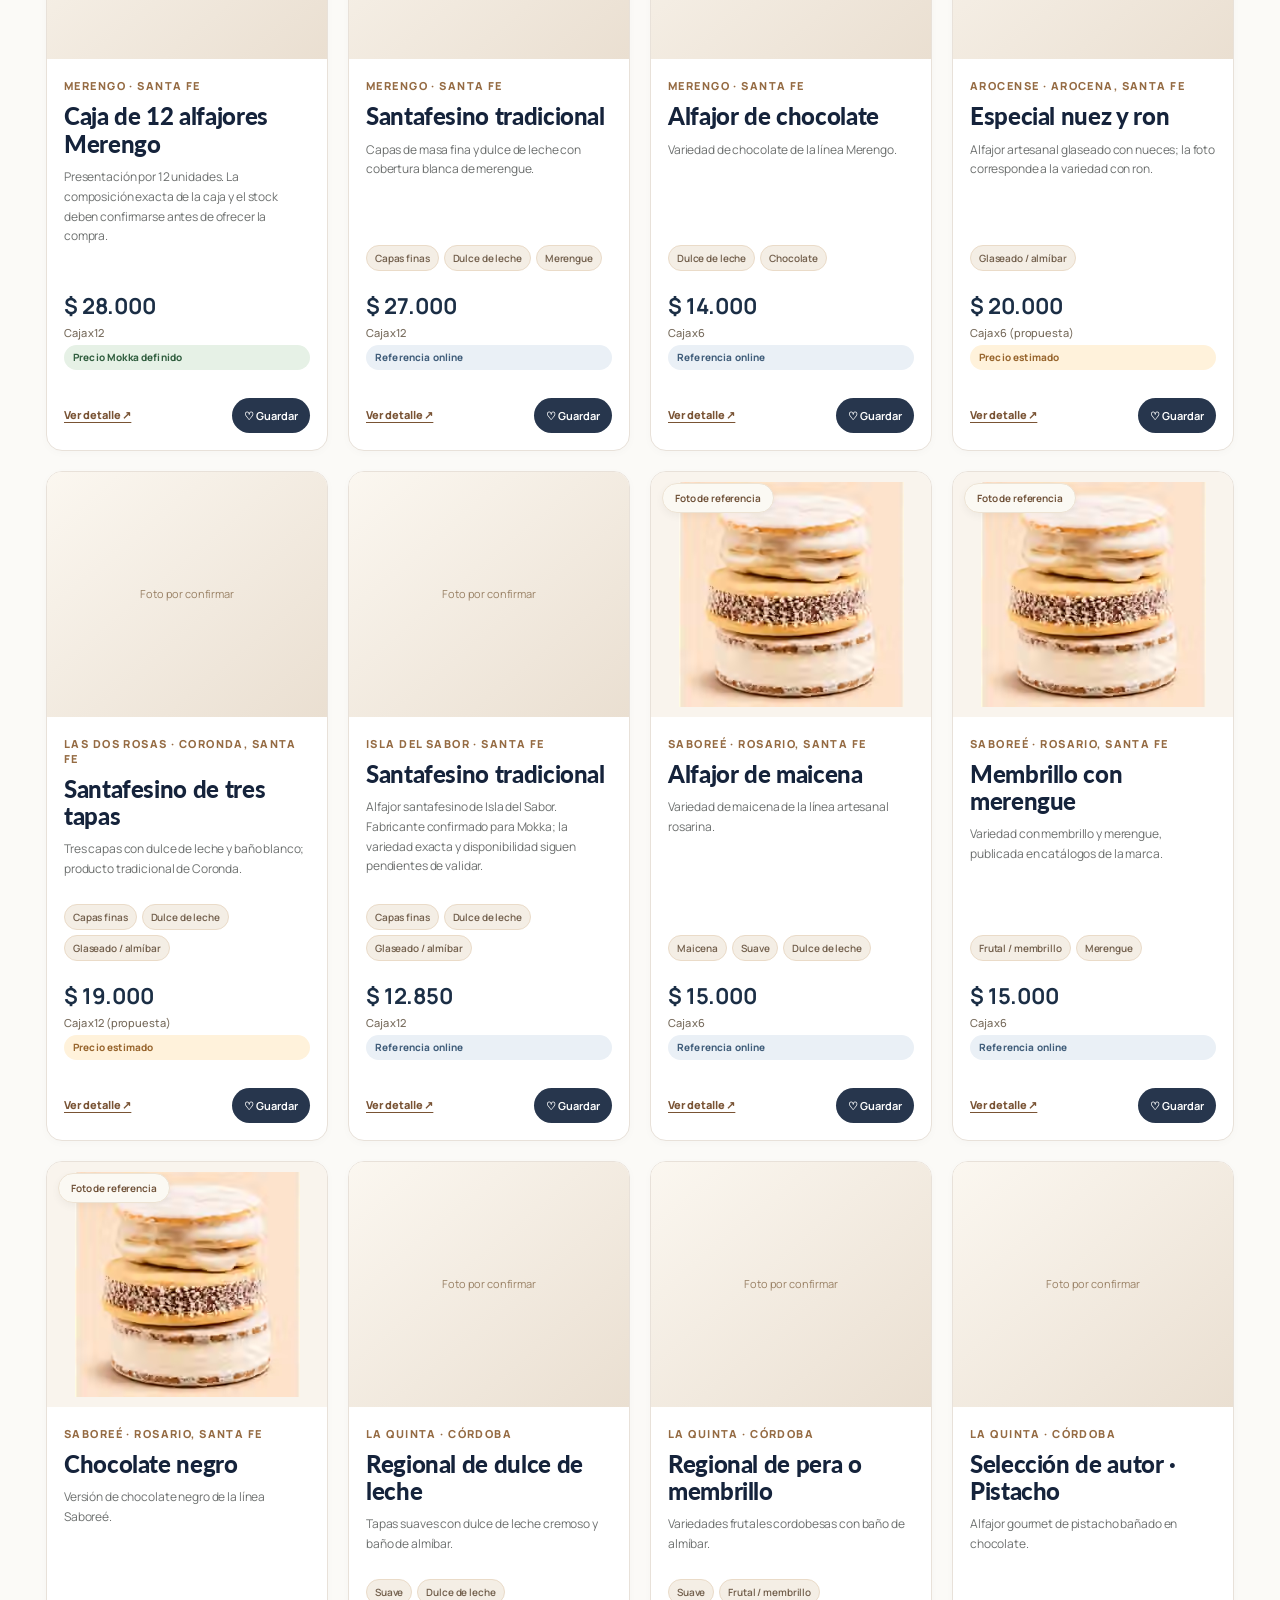
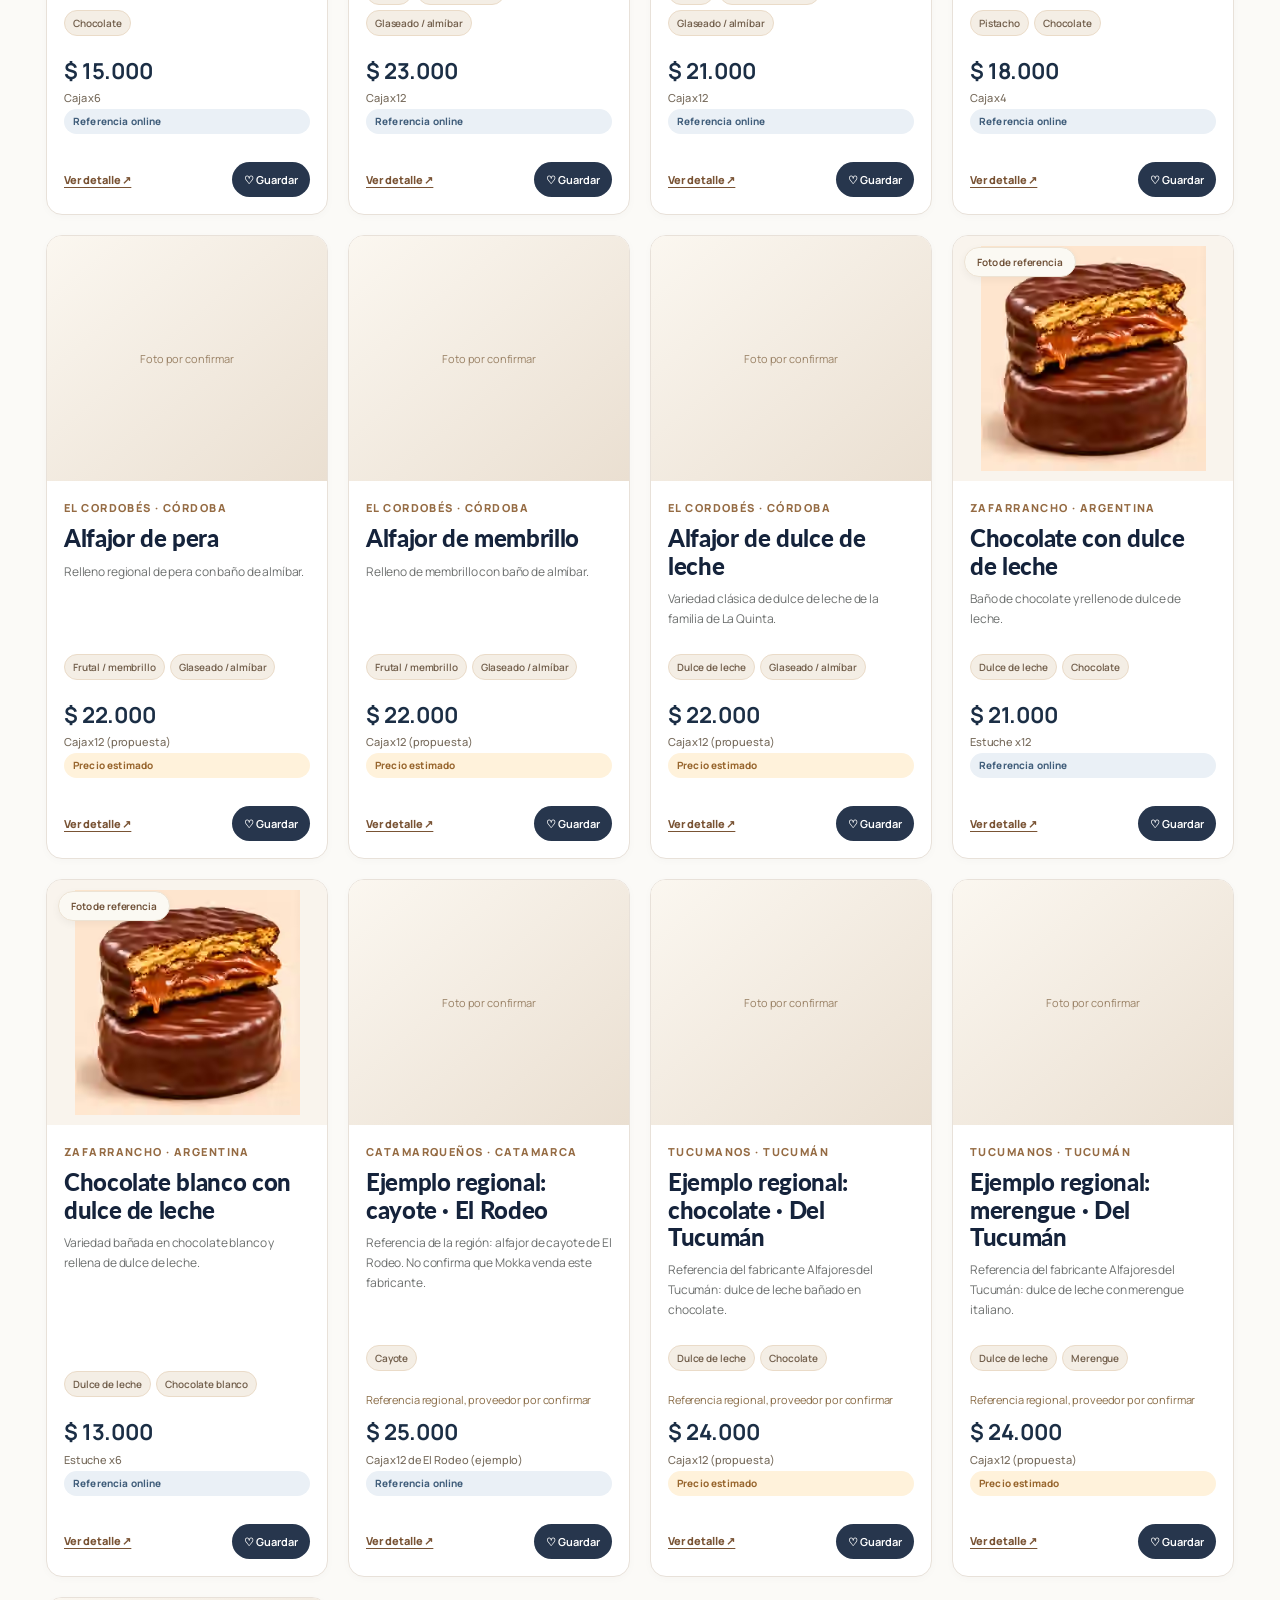
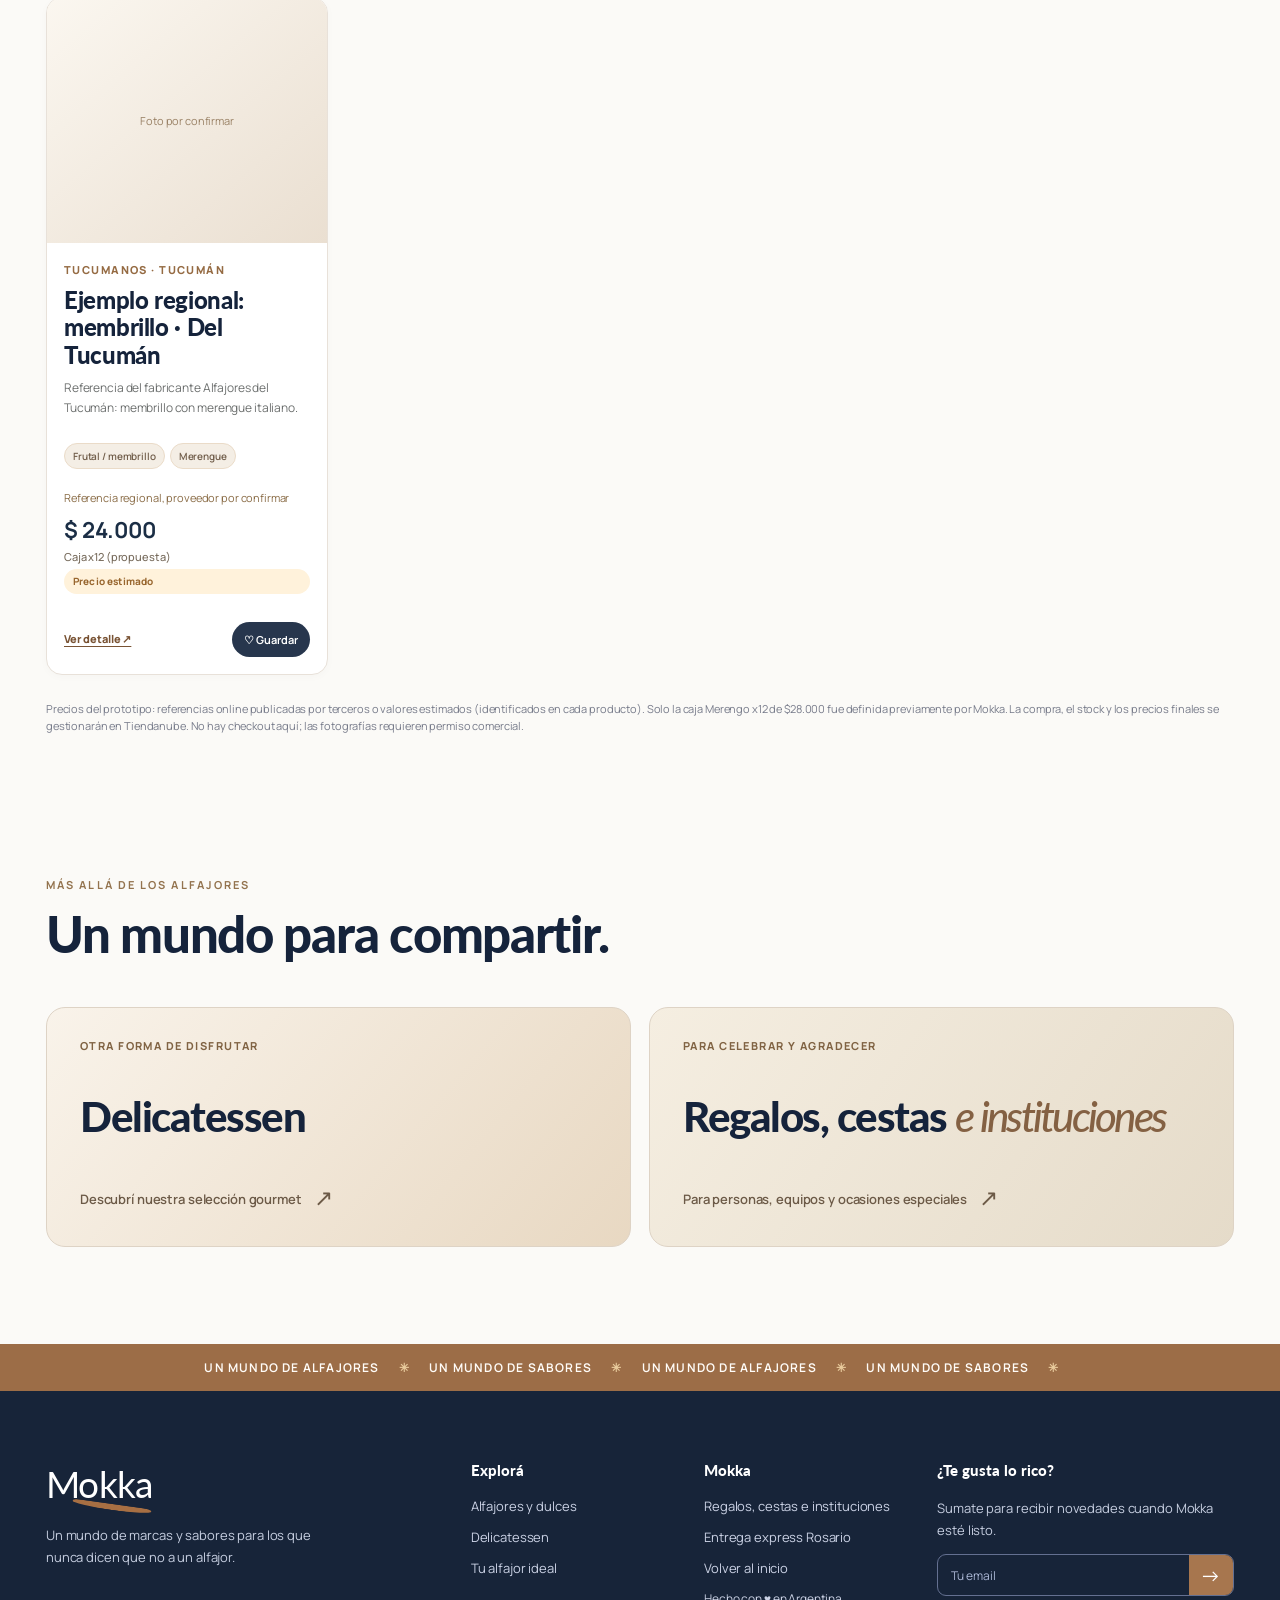
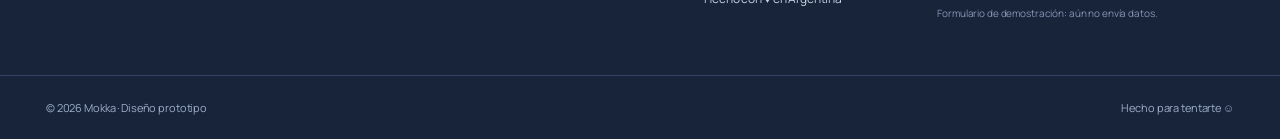
==== commit e43841c5: "Redesign Mokka desktop dropdowns and mobile category menu with featured alfajor finder" ====
--- a/index.html
+++ b/index.html
@@ -12,6 +12,7 @@
   <link rel="stylesheet" href="styles.css">
   <script src="catalog-data.js" defer></script>
   <script src="app.js" defer></script>
+  <script src="navigation.js" defer></script>
   <script src="shop-links.js" defer></script>
 </head>
 <body>
@@ -21,12 +22,44 @@
       <a class="brand" href="#inicio" aria-label="Mokka, ir al inicio">
         <img src="assets/mokka-logo-premium.svg" alt="Mokka" width="184" height="94">
       </a>
-      <nav class="desktop-nav" aria-label="Navegación principal">
-        <a href="index.html" class="active" aria-current="page">Alfajores y dulces</a>
-        <a href="delicatessen.html">Delicatessen</a>
-        <a href="regalos.html">Regalos, cestas e instituciones</a>
-        <a href="#descubri">Tu alfajor ideal</a>
-      </nav>
+      <nav class="desktop-nav mokka-primary-nav" aria-label="Navegación principal">
+    <div class="nav-group is-current" data-nav-group>
+      <a class="nav-main-link" href="index.html" aria-current="page">Alfajores</a>
+      <button class="nav-chevron" type="button" aria-label="Explorar Alfajores" aria-controls="nav-dropdown-alfajores" aria-expanded="false"><svg aria-hidden="true" viewBox="0 0 16 16" fill="none"><path d="m3.5 6 4.5 4 4.5-4" stroke="currentColor" stroke-width="1.6" stroke-linecap="round" stroke-linejoin="round"/></svg></button>
+      <div class="nav-dropdown" id="nav-dropdown-alfajores" hidden>
+        <span class="nav-dropdown-kicker">ALFAJORES Y DULCES</span>
+        <a href="index.html#marcas">Todas las marcas<span aria-hidden="true">↗</span></a>
+        <a href="index.html#alfajores">Ver todos los alfajores<span aria-hidden="true">↗</span></a>
+        <a href="index.html?marca=Merengo#alfajores">Merengo<span aria-hidden="true">↗</span></a>
+        <a href="index.html?marca=Zafarrancho#alfajores">Zafarrancho<span aria-hidden="true">↗</span></a>
+        <a href="index.html?marca=Saboreé#alfajores">Saboreé<span aria-hidden="true">↗</span></a>
+      </div>
+    </div>
+    <div class="nav-group" data-nav-group>
+      <a class="nav-main-link" href="delicatessen.html">Delicatessen</a>
+      <button class="nav-chevron" type="button" aria-label="Explorar Delicatessen" aria-controls="nav-dropdown-delicatessen" aria-expanded="false"><svg aria-hidden="true" viewBox="0 0 16 16" fill="none"><path d="m3.5 6 4.5 4 4.5-4" stroke="currentColor" stroke-width="1.6" stroke-linecap="round" stroke-linejoin="round"/></svg></button>
+      <div class="nav-dropdown" id="nav-dropdown-delicatessen" hidden>
+        <span class="nav-dropdown-kicker">SABORES Y ESPECIALIDADES</span>
+        <a href="delicatessen.html#catalogo-deli">Todos los productos<span aria-hidden="true">↗</span></a>
+        <a href="delicatessen.html?categoria=bocaditos#catalogo-deli">Bocaditos<span aria-hidden="true">↗</span></a>
+        <a href="delicatessen.html?categoria=chocolates#catalogo-deli">Bañados en chocolate<span aria-hidden="true">↗</span></a>
+        <a href="delicatessen.html?categoria=dulces#catalogo-deli">Dulce de leche<span aria-hidden="true">↗</span></a>
+        <a href="delicatessen.html#zafarrancho">Modo Zafarrancho<span aria-hidden="true">↗</span></a>
+      </div>
+    </div>
+    <div class="nav-group" data-nav-group>
+      <a class="nav-main-link" href="regalos.html">Regalos</a>
+      <button class="nav-chevron" type="button" aria-label="Explorar Regalos" aria-controls="nav-dropdown-regalos" aria-expanded="false"><svg aria-hidden="true" viewBox="0 0 16 16" fill="none"><path d="m3.5 6 4.5 4 4.5-4" stroke="currentColor" stroke-width="1.6" stroke-linecap="round" stroke-linejoin="round"/></svg></button>
+      <div class="nav-dropdown" id="nav-dropdown-regalos" hidden>
+        <span class="nav-dropdown-kicker">PARA CADA OCASIÓN</span>
+        <a href="regalos.html#propuestas">Todos los regalos<span aria-hidden="true">↗</span></a>
+        <a href="regalos.html#regalos">Regalos personales<span aria-hidden="true">↗</span></a>
+        <a href="regalos.html#cestas">Cestas gourmet<span aria-hidden="true">↗</span></a>
+        <a href="regalos.html#instituciones">Empresas e instituciones<span aria-hidden="true">↗</span></a>
+      </div>
+    </div>
+    <a class="nav-discovery" href="index.html#descubri">Tu alfajor ideal <span aria-hidden="true">↗</span></a>
+  </nav>
       <div class="nav-actions">
         <button class="icon-btn" id="search-toggle" type="button" title="Buscar alfajores" aria-label="Buscar alfajores">
           <svg viewBox="0 0 24 24" fill="none"><circle cx="10.6" cy="10.6" r="6.8"/><path d="m16 16 5 5"/></svg>
@@ -35,13 +68,52 @@
           <svg viewBox="0 0 24 24" fill="none"><path d="M2 4h2l2.3 11h11.9l2-8H5"/><circle cx="9" cy="20" r="1.2"/><circle cx="18" cy="20" r="1.2"/></svg>
           <span id="cart-count" class="cart-count">0</span>
         </button>
-        <button id="menu-toggle" class="icon-btn menu-btn" aria-label="Abrir menú" type="button"><svg viewBox="0 0 24 24" fill="none"><path d="M3 6h18M3 12h18M3 18h18"/></svg></button>
+        <button id="menu-toggle" class="icon-btn menu-btn" aria-label="Abrir menú" aria-expanded="false" aria-controls="mobile-nav" type="button"><svg viewBox="0 0 24 24" fill="none"><path d="M3 6h18M3 12h18M3 18h18"/></svg></button>
       </div>
     </div>
     <div id="search-box" class="search-box" hidden><div class="wrap"><label for="site-search">¿Qué alfajor estás buscando?</label><input id="site-search" type="search" placeholder="Marca, chocolate, merengue, relleno..."><button id="search-close" type="button" aria-label="Cerrar búsqueda">×</button></div></div>
-    <nav id="mobile-nav" class="mobile-nav" aria-label="Navegación móvil" hidden>
-      <a href="index.html" aria-current="page">Alfajores y dulces</a><a href="delicatessen.html">Delicatessen</a><a href="regalos.html">Regalos, cestas e instituciones</a><a href="rosario.html">Entrega express Rosario</a><a href="#marcas">Marcas</a><a href="#descubri">Tu alfajor ideal</a><a href="rosario.html">Entrega express Rosario</a>
-    </nav>
+    <nav id="mobile-nav" class="mobile-nav mokka-mobile-nav" aria-label="Navegación móvil" hidden>
+    <div class="mobile-nav-group is-current">
+      <div class="mobile-nav-row">
+        <a href="index.html" class="mobile-nav-main" aria-current="page">Alfajores</a>
+        <button class="mobile-nav-chevron" type="button" aria-controls="mobile-dropdown-alfajores" aria-expanded="false" aria-label="Mostrar opciones de Alfajores"><svg aria-hidden="true" viewBox="0 0 16 16" fill="none"><path d="m3.5 6 4.5 4 4.5-4" stroke="currentColor" stroke-width="1.6" stroke-linecap="round" stroke-linejoin="round"/></svg></button>
+      </div>
+      <div id="mobile-dropdown-alfajores" class="mobile-nav-dropdown" hidden>
+        <a href="index.html#marcas">Todas las marcas</a>
+        <a href="index.html#alfajores">Ver todos los alfajores</a>
+        <a href="index.html?marca=Merengo#alfajores">Merengo</a>
+        <a href="index.html?marca=Zafarrancho#alfajores">Zafarrancho</a>
+        <a href="index.html?marca=Saboreé#alfajores">Saboreé</a>
+      </div>
+    </div>
+    <div class="mobile-nav-group">
+      <div class="mobile-nav-row">
+        <a href="delicatessen.html" class="mobile-nav-main">Delicatessen</a>
+        <button class="mobile-nav-chevron" type="button" aria-controls="mobile-dropdown-delicatessen" aria-expanded="false" aria-label="Mostrar opciones de Delicatessen"><svg aria-hidden="true" viewBox="0 0 16 16" fill="none"><path d="m3.5 6 4.5 4 4.5-4" stroke="currentColor" stroke-width="1.6" stroke-linecap="round" stroke-linejoin="round"/></svg></button>
+      </div>
+      <div id="mobile-dropdown-delicatessen" class="mobile-nav-dropdown" hidden>
+        <a href="delicatessen.html#catalogo-deli">Todos los productos</a>
+        <a href="delicatessen.html?categoria=bocaditos#catalogo-deli">Bocaditos</a>
+        <a href="delicatessen.html?categoria=chocolates#catalogo-deli">Bañados en chocolate</a>
+        <a href="delicatessen.html?categoria=dulces#catalogo-deli">Dulce de leche</a>
+        <a href="delicatessen.html#zafarrancho">Modo Zafarrancho</a>
+      </div>
+    </div>
+    <div class="mobile-nav-group">
+      <div class="mobile-nav-row">
+        <a href="regalos.html" class="mobile-nav-main">Regalos</a>
+        <button class="mobile-nav-chevron" type="button" aria-controls="mobile-dropdown-regalos" aria-expanded="false" aria-label="Mostrar opciones de Regalos"><svg aria-hidden="true" viewBox="0 0 16 16" fill="none"><path d="m3.5 6 4.5 4 4.5-4" stroke="currentColor" stroke-width="1.6" stroke-linecap="round" stroke-linejoin="round"/></svg></button>
+      </div>
+      <div id="mobile-dropdown-regalos" class="mobile-nav-dropdown" hidden>
+        <a href="regalos.html#propuestas">Todos los regalos</a>
+        <a href="regalos.html#regalos">Regalos personales</a>
+        <a href="regalos.html#cestas">Cestas gourmet</a>
+        <a href="regalos.html#instituciones">Empresas e instituciones</a>
+      </div>
+    </div>
+    <a class="mobile-nav-discovery" href="index.html#descubri">Tu alfajor ideal <span aria-hidden="true">↗</span></a>
+    <a class="mobile-nav-rosario" href="rosario.html">Entrega express en Rosario <span aria-hidden="true">↗</span></a>
+  </nav>
   </header>
   <main>
     <section class="hero" aria-label="Bienvenidos a Mokka">
--- a/styles.css
+++ b/styles.css
@@ -1223,3 +1223,233 @@
   }
   .deli-hero .editorial-hero-media img{object-position:46% 50%}
 }
+
+
+/* Typography experiment: Lato Heavy across the Mokka website headings.
+   Keep Manrope for descriptions, labels and navigation. */
+:root{
+  --heading-font:"Lato",Arial,Helvetica,sans-serif;
+}
+body h1,
+body h2,
+body h3{
+  font-family:"Lato",Arial,Helvetica,sans-serif;
+  font-weight:900 !important; /* overrides earlier font shorthands from the serif design */
+  letter-spacing:-.04em;
+}
+body h1 em,
+body h2 em,
+body h3 em{
+  font-family:"Lato",Arial,Helvetica,sans-serif;
+  font-weight:900 !important;
+  font-style:italic;
+  letter-spacing:-.035em;
+}
+.brand-title,
+.crosslink-card strong,
+.cross-entry strong,
+.local-brand-card strong,
+.detail-related-copy strong{
+  font-family:"Lato",Arial,Helvetica,sans-serif;
+  font-weight:900;
+  letter-spacing:-.035em;
+}
+
+/* Long 'Delicatessen.' heading: deliberately smaller so it fits
+   the split hero and remains fully readable on narrow phones. */
+.deli-hero .editorial-hero-copy h1{
+  font-family:"Lato",Arial,Helvetica,sans-serif;
+  font-weight:900;
+  font-size:clamp(38px,4vw,64px);
+  line-height:1.03;
+  letter-spacing:-.052em;
+  max-width:100%;
+  overflow-wrap:break-word;
+  margin:20px 0 26px;
+}
+@media(max-width:850px){
+  .deli-hero .editorial-hero-copy h1{
+    font-size:clamp(38px,7.4vw,62px);
+    line-height:1.05;
+  }
+}
+@media(max-width:560px){
+  .deli-hero .editorial-hero-copy h1{
+    font-size:clamp(30px,8.25vw,46px);
+    line-height:1.06;
+    margin:12px 0 17px;
+  }
+}
+
+
+
+/* Merengo Delicatessen — official product references with useful categories. */
+.deli-catalog{padding-top:80px;padding-bottom:75px}
+.deli-catalog .section-heading h2{max-width:780px}
+.deli-catalog .section-heading p{max-width:730px;line-height:1.7}
+.deli-catalog-controls{display:flex;align-items:flex-start;justify-content:space-between;flex-wrap:wrap;gap:15px;padding-bottom:25px;border-bottom:1px solid #e6dacb}
+.deli-category-filters{display:flex;flex-wrap:wrap;gap:8px;align-items:center;flex:1;min-width:0}
+.deli-category-pill{background:#f7f0e7;border:1px solid #e2d4c3;border-radius:100px;padding:12px 17px;color:#725a45;font:750 12px/1.2 var(--body-font);white-space:nowrap;min-height:43px;transition:background .17s,color .17s,border .17s}
+.deli-category-pill:hover{background:#ebdcc9}
+.deli-category-pill[aria-pressed="true"]{background:#1d2d43;color:#fff;border-color:#1d2d43}
+.deli-category-pill:focus-visible{outline:3px solid #c69c70;outline-offset:3px}
+.deli-search-box{display:flex;align-items:center;gap:12px;border:1px solid #e0d6c9;border-radius:12px;background:#fffdf8;padding:6px 12px;min-height:44px;min-width:210px;max-width:360px}
+.deli-search-label{color:#866a4d;font:750 11px var(--body-font)}
+.deli-search-box input{width:100%;border:0;outline:0;background:transparent;font:500 12px var(--body-font);color:#192a42}
+.deli-catalog-heading{display:flex;align-items:end;justify-content:space-between;gap:18px;margin:29px 0 21px}
+.deli-catalog-heading h3{font-size:clamp(22px,2.4vw,34px);margin:0 0 5px;color:#1b2d44}
+.deli-catalog-heading p{font:500 12px/1.65 var(--body-font);color:#827467;margin:0}
+#deli-result-count{font:750 12px var(--body-font);color:#856746;white-space:nowrap}
+.deli-product-grid{display:grid;grid-template-columns:repeat(4,minmax(0,1fr));gap:15px}
+.deli-product-card{display:flex;flex-direction:column;min-width:0;background:#fffdf9;border:1px solid #e6dacb;border-radius:17px;overflow:hidden;transition:box-shadow .2s,transform .2s}
+.deli-product-card:hover{transform:translateY(-3px);box-shadow:0 12px 28px #1b203516}
+.deli-product-image{position:relative;display:block;width:100%;aspect-ratio:1/1;background:#f1e9de;overflow:hidden}
+.deli-product-image img{width:100%;height:100%;object-fit:contain;object-position:center;padding:12px;background:#fff}
+.deli-product-image-label{position:absolute;top:12px;left:12px;background:#faf5edec;border:1px solid #e9dfd3;border-radius:30px;padding:5px 10px;font:800 10px var(--body-font);color:#795330}
+.deli-product-card-body{display:flex;flex-direction:column;align-items:flex-start;flex:1;min-width:0;padding:20px 17px 17px}
+.deli-product-eyebrow{font:800 9px/1.4 var(--body-font);letter-spacing:.12em;color:#997348;margin:0 0 9px}
+.deli-product-card h4{font:900 clamp(18px,1.6vw,23px)/1.17 "Lato",Arial,sans-serif;letter-spacing:-.025em;margin:0 0 10px;color:#1c2e45;overflow-wrap:break-word}
+.deli-product-card h4 a:hover{color:#99663a}
+.deli-product-pack{font:750 11px/1.5 var(--body-font);color:#876442;margin:0 0 10px}
+.deli-product-description{font:500 12px/1.66 var(--body-font);color:#68615b;margin:0 0 14px;flex:1}
+.deli-product-tags{display:flex;flex-wrap:wrap;gap:5px;margin:0 0 17px}
+.deli-product-tags span{border-radius:30px;border:1px solid #e4d8c7;background:#f8f1e6;padding:5px 8px;color:#786048;font:700 10px/1.3 var(--body-font)}
+.deli-product-price{font:900 25px/1.1 "Lato",sans-serif;color:#172b43;width:100%;margin-top:auto;border-top:1px solid #ebe1d6;padding-top:16px}
+.deli-product-price small{display:block;color:#88776a;font:600 10px/1.5 var(--body-font);margin-top:5px}
+.deli-product-details-link{display:flex;align-items:center;justify-content:space-between;gap:10px;width:100%;margin-top:15px;padding:11px 12px;border-radius:9px;background:#22354c;color:#fff;font:800 12px var(--body-font)}
+.deli-product-details-link:hover{background:#365371;color:#fff}
+.deli-product-details-link span{font-size:19px}
+.deli-pricing-note{margin-top:24px;max-width:1130px}
+.deli-empty{grid-column:1/-1;border:1px dashed #d4c3ad;padding:40px 20px;text-align:center;border-radius:15px}
+.deli-empty h4{font:900 24px "Lato",sans-serif;margin:0 0 8px}
+.deli-empty p{color:#71675a;font-size:13px}
+.deli-empty button{padding:11px 15px;border:0;border-radius:8px;background:#23384e;color:#fff}
+.deli-seasonal{background:#eee3d5;padding:65px 0}
+.deli-seasonal-inner{display:flex;gap:26px;align-items:center;justify-content:space-between}
+.deli-seasonal h2{font-size:clamp(29px,3.4vw,46px);margin:11px 0 14px}
+.deli-seasonal p{font-size:13px;line-height:1.75;color:#686055;max-width:740px;margin:0}
+.deli-seasonal-link{font:800 12px/1.6 var(--body-font);color:#765034;text-decoration:underline;text-underline-offset:5px;white-space:nowrap}
+
+/* Merengo Delicatessen individual product preview. */
+.deli-detail-main{padding-top:0}
+.deli-detail-breadcrumb{display:flex;align-items:center;gap:10px;flex-wrap:wrap;padding:27px 0 23px;color:#796d5f;font:600 11px/1.5 var(--body-font)}
+.deli-detail-breadcrumb a{text-decoration:underline;text-underline-offset:3px}
+.deli-detail-columns{display:grid;grid-template-columns:minmax(0,1.02fr) minmax(0,.98fr);align-items:start;gap:clamp(25px,5vw,75px);padding:4px 0 55px}
+.deli-detail-photo{background:#fff;position:relative;border:1px solid #e8ded1;border-radius:20px;overflow:hidden;aspect-ratio:1/1;display:flex;align-items:center;justify-content:center}
+.deli-detail-photo img{display:block;width:100%;height:100%;object-fit:contain;padding:23px}
+.deli-detail-photo>span{position:absolute;bottom:14px;left:15px;right:15px;background:#fbf7f1f2;border:1px solid #ebdfd2;padding:8px 10px;border-radius:8px;color:#756b5d;text-align:center;font:600 10px/1.5 var(--body-font)}
+.deli-detail-eyebrow{font:800 11px/1.5 var(--body-font);letter-spacing:.13em;color:#906943;margin:6px 0 16px}
+.deli-detail-description h1{font-size:clamp(37px,4vw,62px);line-height:1.06;letter-spacing:-.035em;margin:0 0 18px}
+.deli-detail-pack{font:800 13px/1.5 var(--body-font);color:#977049;margin:0 0 12px}
+.deli-detail-description>p:not(.deli-detail-pack):not(.deli-detail-disclaimer){font:500 14px/1.72 var(--body-font);color:#6a6159}
+.deli-detail-description .deli-product-tags{margin:20px 0 27px}
+.deli-detail-pricing{border-block:1px solid #e2d6c8;padding:22px 0;display:flex;flex-direction:column;align-items:flex-start;gap:9px}
+.deli-detail-price{font:900 clamp(30px,3vw,46px) "Lato",sans-serif;letter-spacing:-.03em;color:#18304a}
+.deli-detail-pricing>span{font:600 11px/1.6 var(--body-font);color:#796b5e}
+.deli-detail-pricing>a{font:800 11px/1.7 var(--body-font);text-decoration:underline;text-underline-offset:3px;color:#94653c}
+.deli-detail-actions{display:flex;flex-direction:column;align-items:stretch;gap:11px;margin:25px 0 8px}
+.deli-detail-actions .btn{width:100%;white-space:normal;justify-content:center}
+.deli-detail-actions .btn:disabled{opacity:.56;cursor:not-allowed}
+.deli-detail-description .deli-detail-disclaimer{font:500 11px/1.7 var(--body-font);color:#84766c}
+.deli-related{padding-top:60px;padding-bottom:95px}
+.deli-related-item{display:flex;flex-direction:column;min-width:0;border:1px solid #e4d8cb;border-radius:13px;overflow:hidden;background:#fffdf9;transition:transform .2s}
+.deli-related-item:hover{transform:translateY(-3px)}
+.deli-related-image{background:#fff;aspect-ratio:1/1;position:relative}
+.deli-related-image img{width:100%;height:100%;object-fit:contain;padding:10px}
+.deli-related-info{padding:15px;display:flex;flex-direction:column;gap:8px;flex:1}
+.deli-related-info small{font:800 9px var(--body-font);color:#98704a;letter-spacing:.06em}
+.deli-related-info strong{font:900 18px/1.2 "Lato",sans-serif}
+.deli-related-info>span{font:600 11px var(--body-font);color:#776b60}
+.deli-related-info b{font:900 19px "Lato",sans-serif;color:#203148;margin-top:auto}
+.deli-related-info em{font:700 11px var(--body-font);color:#99683f}
+.deli-detail-not-found{padding:65px 0 130px}
+.deli-detail-not-found h1{font-size:clamp(34px,4vw,52px);margin-bottom:18px}
+@media(max-width:1120px){
+  .deli-product-grid{grid-template-columns:repeat(3,minmax(0,1fr))}
+}
+@media(max-width:850px){
+  .deli-product-grid{grid-template-columns:repeat(2,minmax(0,1fr))}
+  .deli-seasonal-inner{flex-direction:column;align-items:flex-start}
+  .deli-detail-columns{grid-template-columns:1fr;gap:19px}
+  .deli-detail-photo{max-height:580px;aspect-ratio:1.2/1}
+}
+@media(max-width:560px){
+  .deli-catalog.wrap{padding-left:9px;padding-right:9px;padding-top:55px}
+  .deli-catalog>.section-heading{padding-inline:9px}
+  .deli-catalog-controls{display:block;padding-inline:7px;padding-bottom:15px}
+  .deli-category-filters{overflow-x:auto;flex-wrap:nowrap;padding:0 0 10px;-webkit-overflow-scrolling:touch;scrollbar-width:thin}
+  .deli-category-pill{padding:10px 13px;font-size:11px;min-height:40px}
+  .deli-search-box{max-width:none;width:100%;margin-top:5px}
+  .deli-catalog-heading{padding-inline:9px;margin:21px 0 15px}
+  .deli-catalog-heading h3{font-size:23px}
+  .deli-catalog-heading p{font-size:11px}
+  .deli-product-grid{grid-template-columns:repeat(2,minmax(0,1fr));gap:8px}
+  .deli-product-card{border-radius:13px}
+  .deli-product-image img{padding:4px}
+  .deli-product-image-label{font-size:9px;top:8px;left:8px}
+  .deli-product-card-body{padding:13px 10px}
+  .deli-product-eyebrow{font-size:8px;letter-spacing:.04em}
+  .deli-product-card h4{font-size:18px;line-height:1.18}
+  .deli-product-description{font-size:11px}
+  .deli-product-pack{font-size:10px}
+  .deli-product-price{font-size:21px}
+  .deli-product-price small{font-size:9px}
+  .deli-product-details-link{font-size:10px;padding:10px 8px}
+  .deli-pricing-note{padding-inline:9px}
+  .deli-seasonal{padding:45px 0}
+  .deli-seasonal h2{font-size:30px}
+  .deli-detail-breadcrumb{font-size:10px;padding:15px 0}
+  .deli-detail-photo{aspect-ratio:1/1;border-radius:12px}
+  .deli-detail-photo img{padding:7px}
+  .deli-detail-photo>span{font-size:9px;bottom:8px;left:8px;right:8px}
+  .deli-detail-description h1{font-size:36px}
+  .deli-detail-pricing{padding:18px 0}
+  .deli-related{padding-top:44px}
+  .deli-related-info{padding:11px}
+  .deli-related-info strong{font-size:16px}
+}
+
+
+/* Zafarrancho merchandise lives outside Delicatessen's food filters. */
+.deli-merch-section{padding-top:55px;padding-bottom:80px}
+.deli-merch-section .section-heading p{max-width:780px;line-height:1.75}
+.deli-merch-jump{display:inline-flex;align-items:center;justify-content:center;min-height:43px;font:750 12px/1.3 var(--body-font);border:1px solid #d2b496;color:#795134;padding:10px 14px;border-radius:99px;background:#fff8ee;white-space:nowrap}
+.deli-merch-jump:hover{background:#efe0cc}
+.deli-merch-grid{display:grid;grid-template-columns:repeat(2,minmax(0,1fr));gap:16px;max-width:1020px}
+.deli-merch-card{min-width:0;display:grid;grid-template-columns:minmax(0,.85fr) minmax(0,1.15fr);overflow:hidden;background:#fffdf9;border:1px solid #e6daca;border-radius:17px}
+.deli-merch-visual{display:flex;flex-direction:column;align-items:center;justify-content:center;text-align:center;gap:15px;background:linear-gradient(145deg,#eff4f7,#e2e9ec);padding:20px 15px;min-height:260px}
+.deli-merch-illustration{display:grid;place-items:center;width:106px;height:106px;font-size:66px;line-height:1;border-radius:50%;background:#fffdf9;border:1px solid #d5e0e6}
+.deli-merch-photo-note{max-width:180px;color:#64748a;font:700 10px/1.55 var(--body-font)}
+.deli-merch-info{min-width:0;display:flex;flex-direction:column;align-items:flex-start;gap:11px;padding:23px 21px}
+.deli-merch-info h3{font:900 clamp(20px,2vw,29px)/1.14 "Lato",Arial,sans-serif;margin:0;letter-spacing:-.027em;color:#172c44}
+.deli-merch-info>p{font:500 12px/1.65 var(--body-font);color:#696159;margin:0;flex:1}
+.deli-merch-info .deli-product-tags{margin:0}
+.deli-merch-info .deli-product-price{font-size:26px}
+.deli-merch-info .deli-product-details-link{margin-top:0}
+.deli-detail-photo-placeholder{display:flex;flex-direction:column;align-items:center;justify-content:center;gap:12px;max-width:80%;text-align:center}
+.deli-detail-photo-placeholder>span{font-size:110px;line-height:1.25}
+.deli-detail-photo-placeholder p{max-width:280px;font:700 12px/1.7 var(--body-font);color:#677387;margin:0}
+.deli-merch-related-icon{display:flex;align-items:center;justify-content:center;min-height:100%;background:#e9eff1;font-size:74px}
+@media(max-width:1100px){
+ .deli-merch-card{grid-template-columns:1fr}
+ .deli-merch-visual{min-height:190px}
+ .deli-merch-info{flex:1}
+}
+@media(max-width:850px){
+ .deli-merch-grid{max-width:none}
+ .deli-merch-jump{margin-top:7px}
+}
+@media(max-width:560px){
+ .deli-merch-section.wrap{padding:48px 9px 60px}
+ .deli-merch-section>.section-heading{padding-inline:9px}
+ .deli-merch-grid{gap:8px}
+ .deli-merch-card{border-radius:12px}
+ .deli-merch-visual{min-height:150px;padding:16px 9px;gap:9px}
+ .deli-merch-illustration{width:78px;height:78px;font-size:45px}
+ .deli-merch-photo-note{font-size:9px}
+ .deli-merch-info{padding:13px 10px;gap:8px}
+ .deli-merch-info h3{font-size:19px}
+ .deli-merch-info>p{font-size:11px}
+ .deli-merch-info .deli-product-price{font-size:21px}
+ .deli-detail-photo-placeholder>span{font-size:76px}
+}
